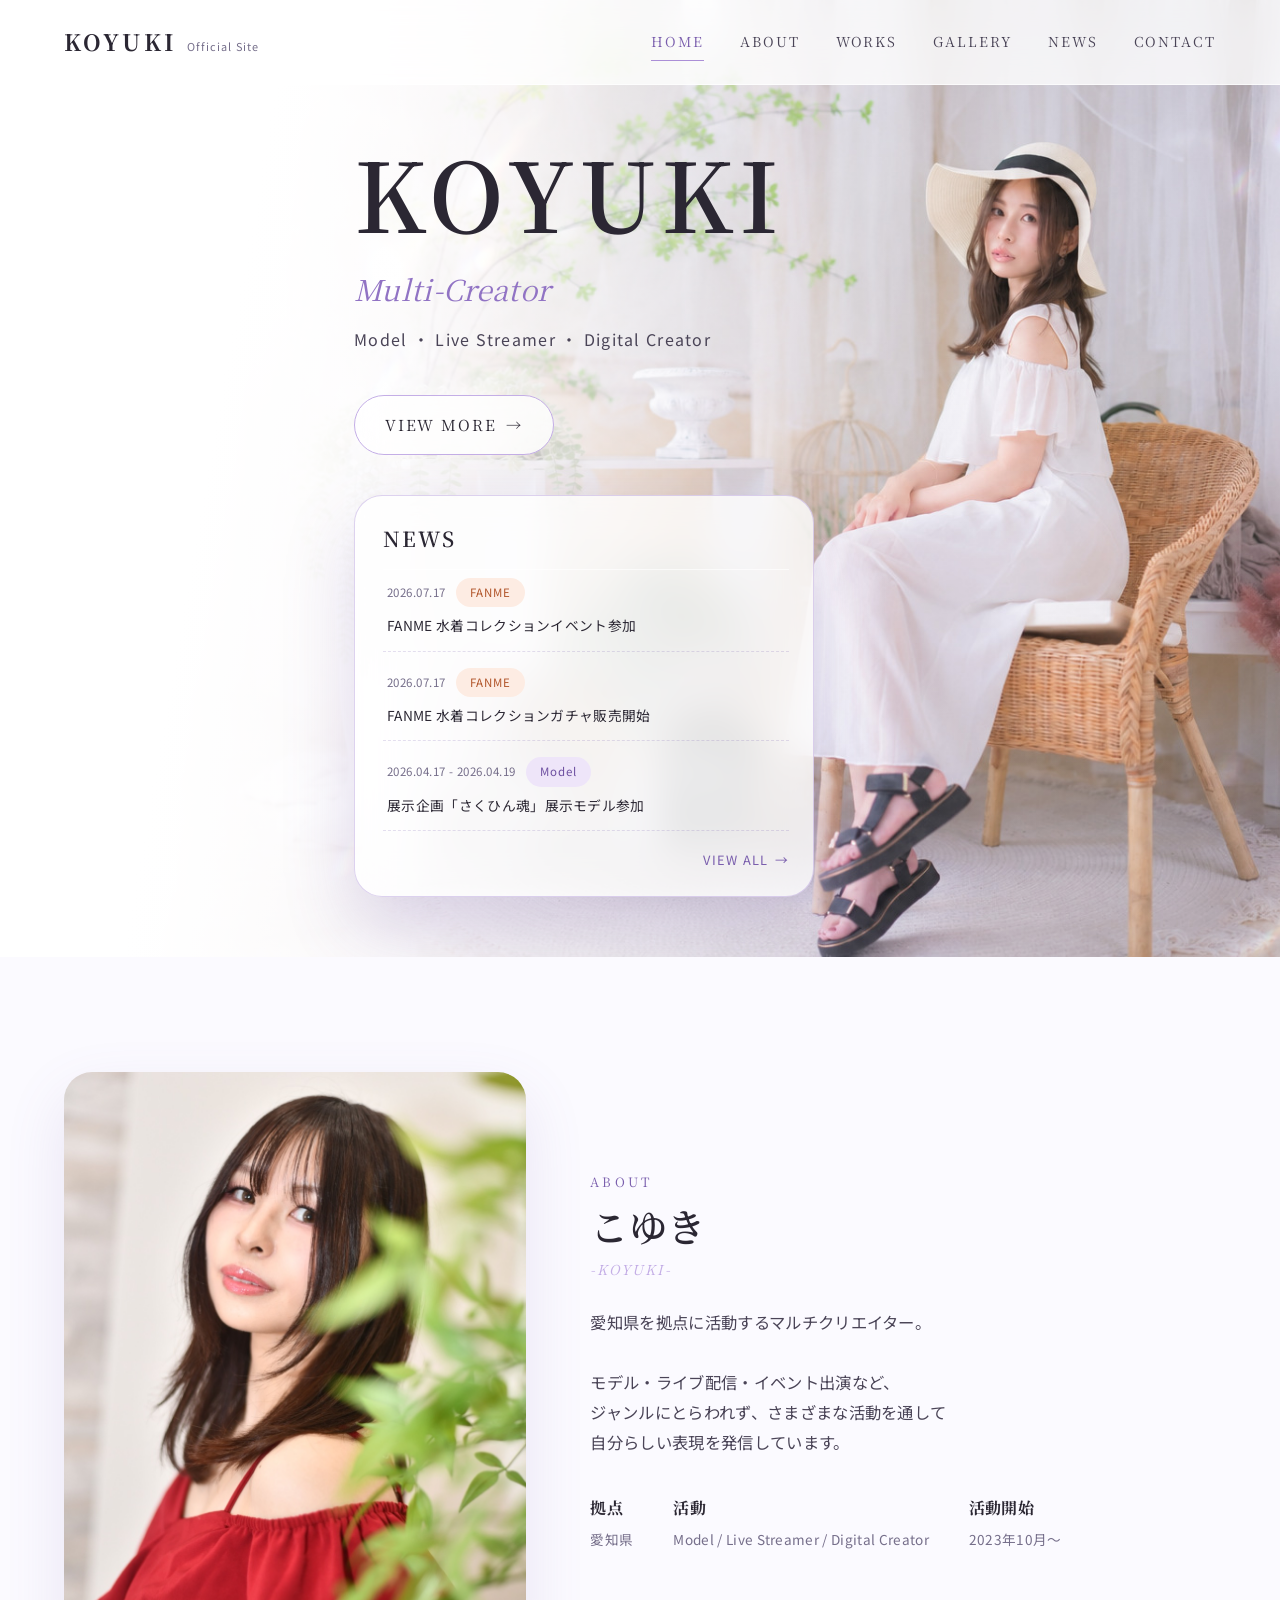
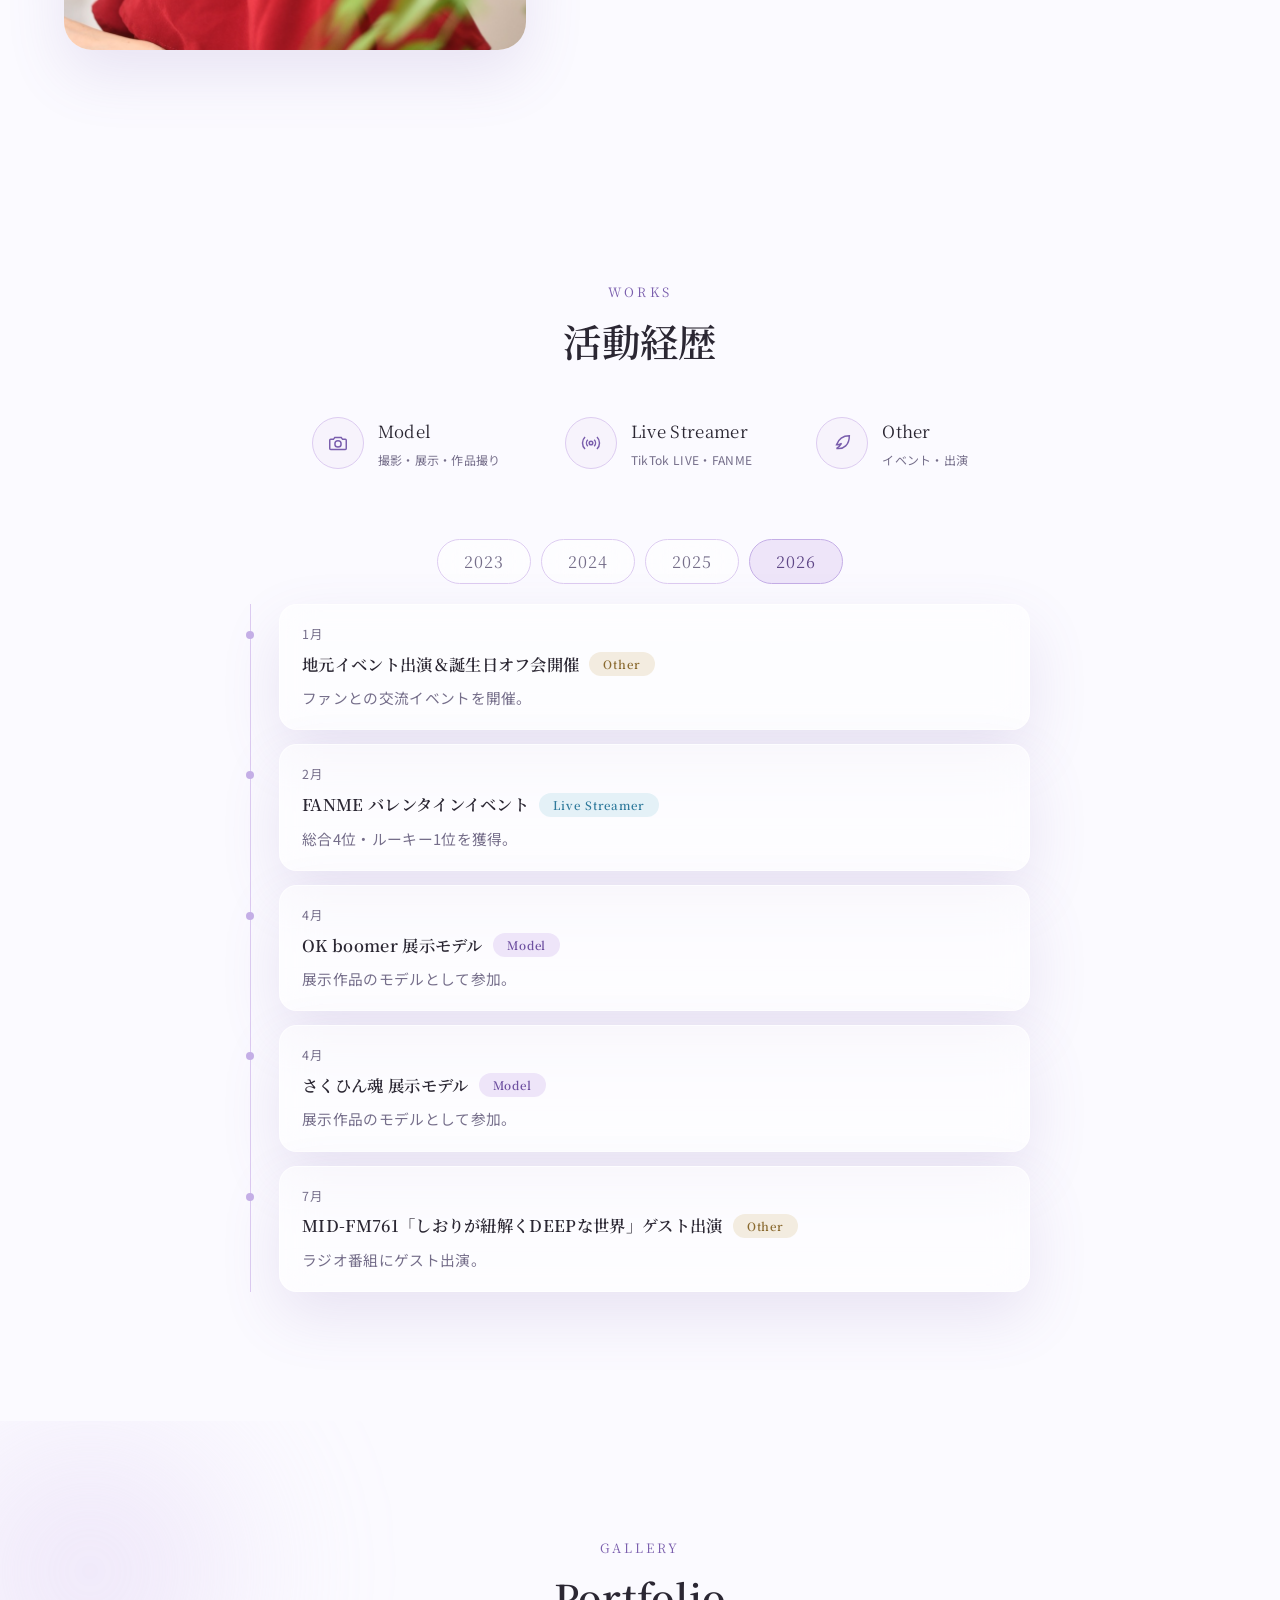
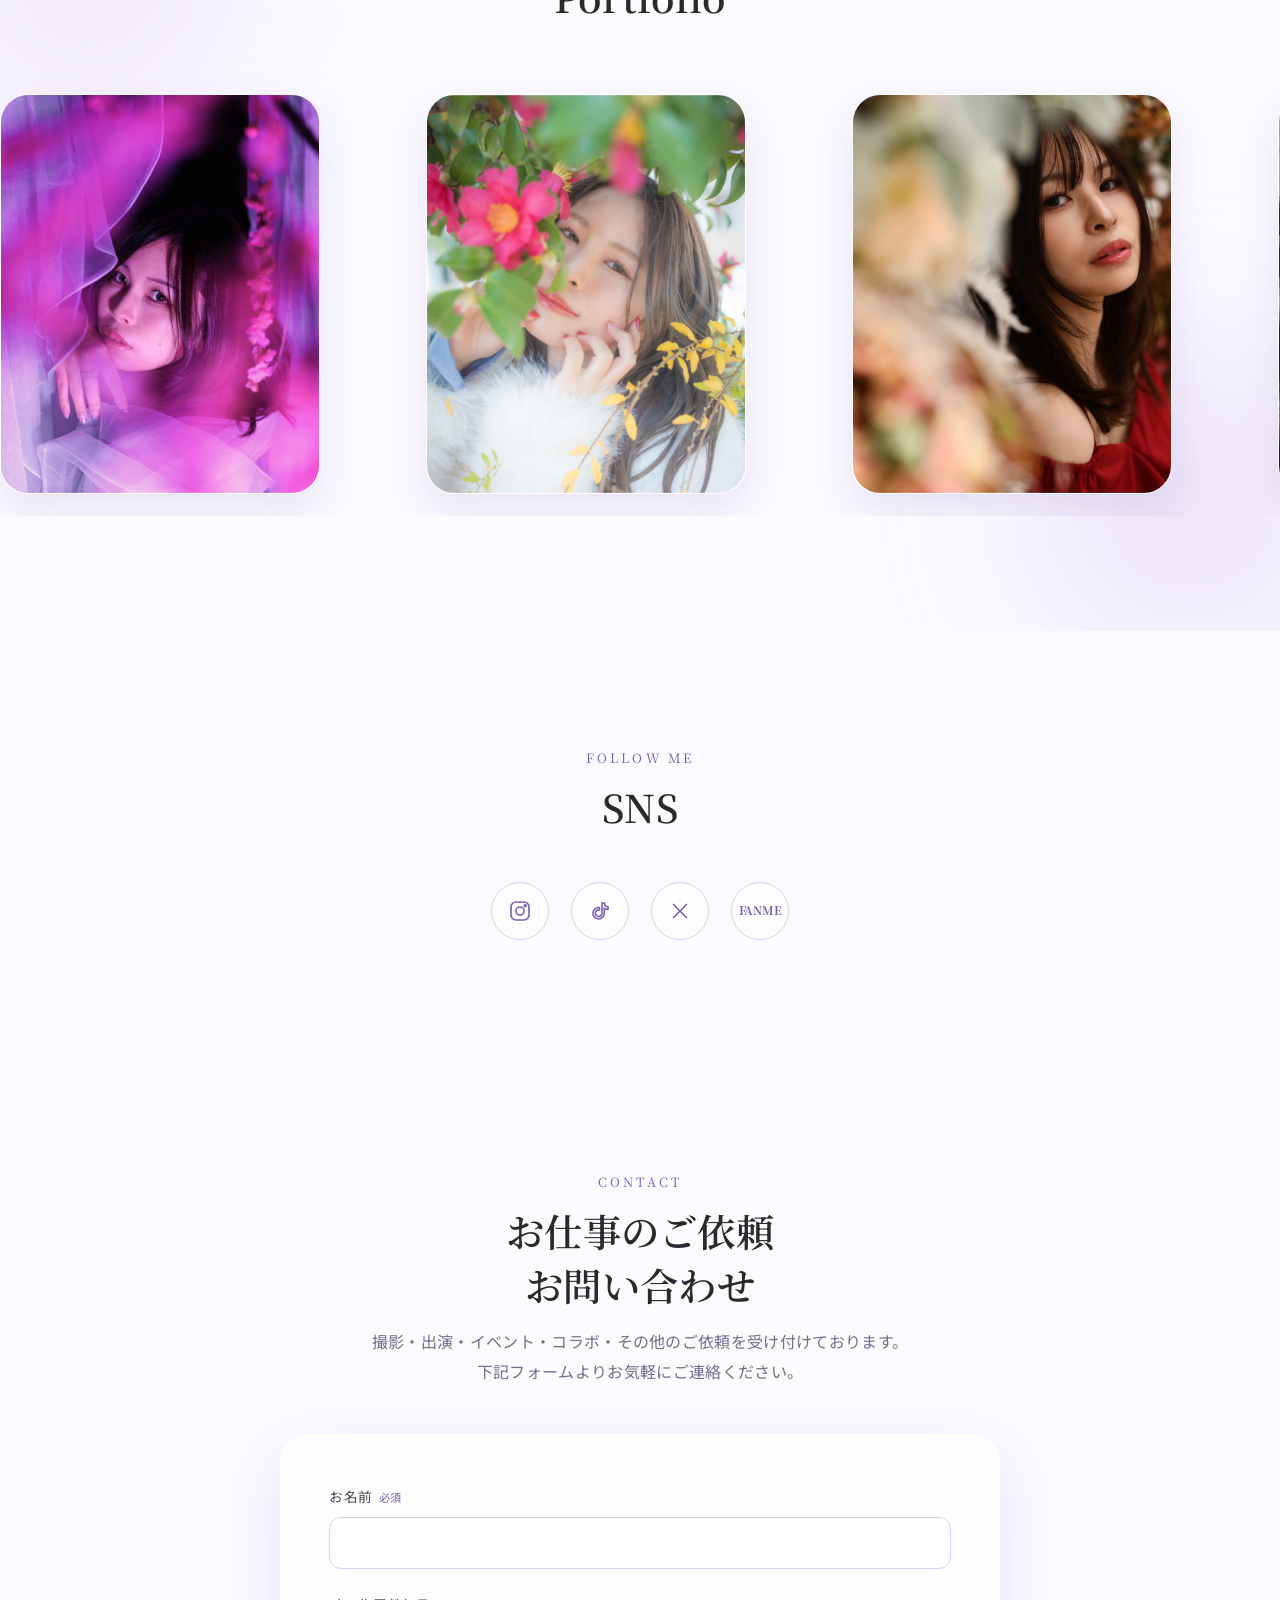
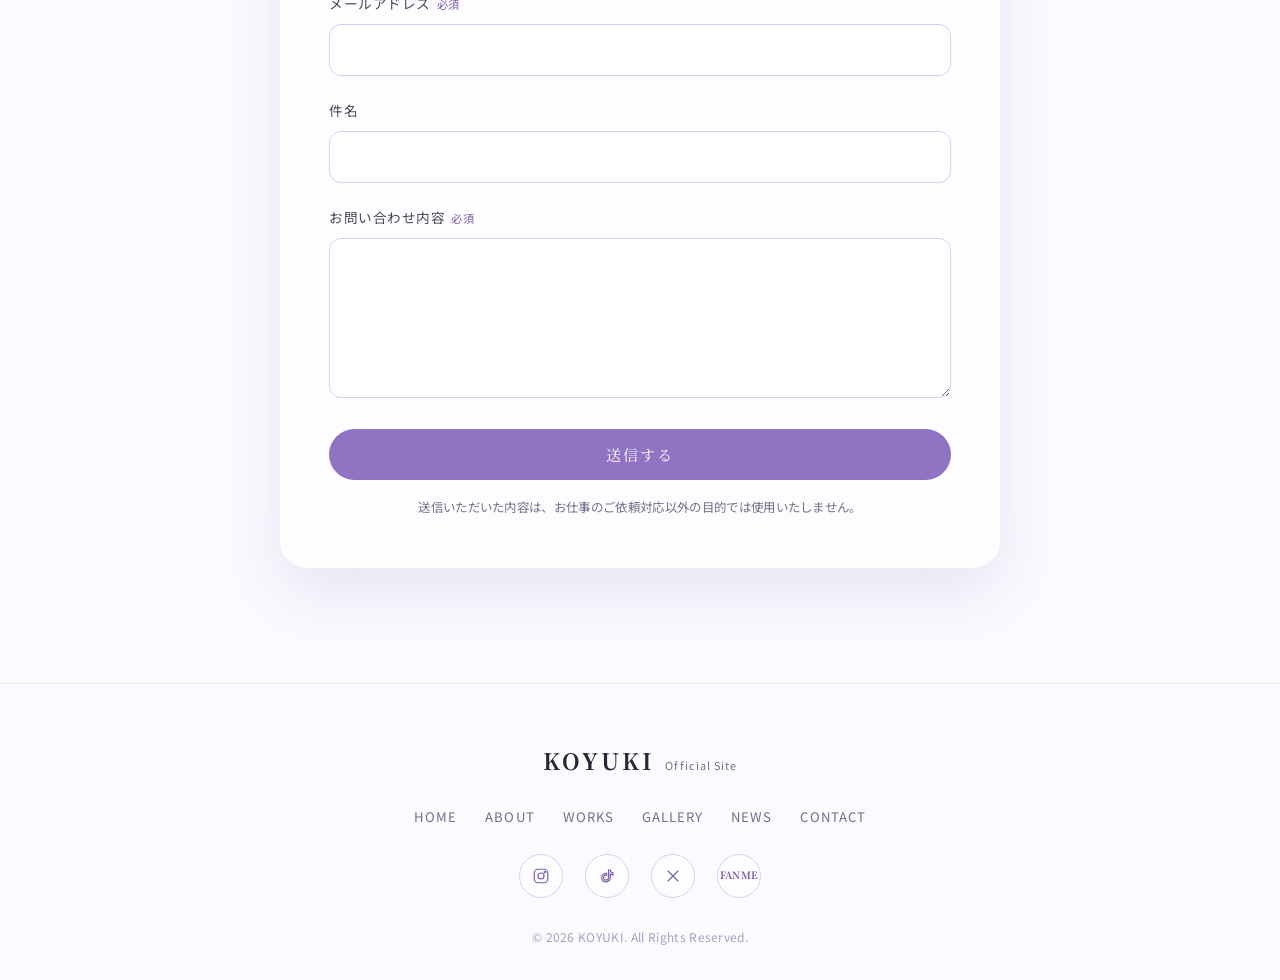
==== index.html @ 7243cace "Update Hero/Works/About/Gallery/SNS layout, favicon, and OGP settings Co-Authored-By: Claude Sonnet " ====
<!DOCTYPE html>
<html lang="ja">
<head>
<meta charset="UTF-8">
<meta name="viewport" content="width=device-width, initial-scale=1.0">
<title>KOYUKI Official Site</title>
<meta name="description" content="愛知県を拠点に活動するマルチクリエイター「こゆき」の公式サイト。モデル・ライブ配信・イベント出演など最新情報を掲載しています。">
<link rel="canonical" href="https://www.example.com/">

<!-- OGP（SNSでシェアされた際の表示設定。URLは本公開時にドメインを差し替えてください） -->
<meta property="og:type" content="website">
<meta property="og:site_name" content="KOYUKI Official Site">
<meta property="og:title" content="KOYUKI Official Site">
<meta property="og:description" content="愛知県を拠点に活動するマルチクリエイター「こゆき」の公式サイト。モデル・ライブ配信・イベント出演など最新情報を掲載しています。">
<meta property="og:url" content="https://www.example.com/">
<meta property="og:image" content="https://www.example.com/assets/ogp.jpg">
<meta property="og:locale" content="ja_JP">

<!-- X（Twitter）カード -->
<meta name="twitter:card" content="summary_large_image">
<meta name="twitter:title" content="KOYUKI Official Site">
<meta name="twitter:description" content="愛知県を拠点に活動するマルチクリエイター「こゆき」の公式サイト。モデル・ライブ配信・イベント出演など最新情報を掲載しています。">
<meta name="twitter:image" content="https://www.example.com/assets/ogp.jpg">

<link rel="icon" type="image/png" sizes="32x32" href="assets/favicon-32.png">
<link rel="icon" type="image/png" sizes="16x16" href="assets/favicon-16.png">
<link rel="apple-touch-icon" href="assets/apple-touch-icon.png">

<!-- Webフォント：Noto Serif JP（見出し）/ Noto Sans JP（本文）。Google Fonts CDN経由でwoff2配信、表示速度に配慮 -->
<link rel="preconnect" href="https://fonts.googleapis.com">
<link rel="preconnect" href="https://fonts.gstatic.com" crossorigin>
<link rel="stylesheet" href="https://fonts.googleapis.com/css2?family=Noto+Sans+JP:wght@400;500;700&family=Noto+Serif+JP:wght@500;600;700&display=swap">

<link rel="stylesheet" href="css/style.css">

<!-- 構造化データ（SEO：検索結果でのリッチ表示を補助） -->
<script type="application/ld+json">
{
  "@context": "https://schema.org",
  "@type": "Person",
  "name": "KOYUKI",
  "url": "https://www.example.com/",
  "jobTitle": "Multi-Creator（Model / Live Streamer / Digital Creator）",
  "address": { "@type": "PostalAddress", "addressRegion": "愛知県", "addressCountry": "JP" },
  "sameAs": [
    "https://www.instagram.com/",
    "https://www.tiktok.com/",
    "https://x.com/"
  ]
}
</script>
</head>
<body>
<a class="skip-link" href="#main">本文へスキップ</a>

<!-- ============ ヘッダー / ナビゲーション ============ -->
<header class="site-header" id="top">
  <div class="wrap">
    <a href="#top" class="logo">
      <span class="logo-main">KOYUKI</span>
      <span class="logo-sub">Official Site</span>
    </a>
    <nav class="main-nav" id="main-nav" aria-label="サイト内ナビゲーション">
      <a href="#top" class="active">HOME</a>
      <a href="#about">ABOUT</a>
      <a href="#works">WORKS</a>
      <a href="#gallery">GALLERY</a>
      <a href="news.html">NEWS</a>
      <a href="#contact">CONTACT</a>
    </nav>
    <button class="nav-toggle" id="nav-toggle" aria-label="メニューを開く" aria-expanded="false" aria-controls="main-nav">
      <span></span><span></span><span></span>
    </button>
  </div>
</header>

<main id="main">

  <!-- ============ 1. Hero ============ -->
  <section class="hero">
    <div class="hero-bg">
      <!-- Hero写真：白いワンピース・帽子で椅子に座っている写真に差し替え予定（トリミングのみ、顔・体型の加工不可） -->
      <img src="assets/images/hero/hero-main.jpg" alt="白いワンピースと帽子姿で椅子に座るKOYUKI" width="1000" height="1250" fetchpriority="high">
    </div>
    <div class="wrap hero-inner">
      <div class="hero-copy reveal in">
        <h1>KOYUKI</h1>
        <p class="role">Multi-Creator</p>
        <p class="roles-sub">Model ・ Live Streamer ・ Digital Creator</p>
        <a href="#about" class="btn">VIEW MORE <span class="btn-arrow" aria-hidden="true">→</span></a>
      </div>

      <aside class="glass hero-news-card reveal in" aria-label="最新ニュース">
        <h2>NEWS</h2>
        <!--
          運用メモ：
          ・記事を追加するときは .hero-news-list 内に <li> を1件（先頭に）追記するだけでOKです。
            表示領域の高さは固定で、件数が増えても内部だけ縦スクロールするため、Heroの高さは変わりません。
          ・news.html側の一覧と同じ内容・同じ並び順・同じリンク先（news/xxxx.html）にしてください。
        -->
        <ul class="hero-news-list" tabindex="0" role="list" aria-label="最新ニュース一覧（縦にスクロールできます）">
          <li>
            <a href="news/2026-07-fanme-swimwear-event.html">
              <span class="date">2026.07.17</span>
              <span class="tag tag-fanme">FANME</span>
              <span class="title">FANME 水着コレクションイベント参加</span>
            </a>
          </li>
          <li>
            <a href="news/2026-07-fanme-swimwear-gacha.html">
              <span class="date">2026.07.17</span>
              <span class="tag tag-fanme">FANME</span>
              <span class="title">FANME 水着コレクションガチャ販売開始</span>
            </a>
          </li>
          <li>
            <a href="news/2026-04-sakuhin-damashii.html">
              <span class="date">2026.04.17 - 2026.04.19</span>
              <span class="tag tag-model">Model</span>
              <span class="title">展示企画「さくひん魂」展示モデル参加</span>
            </a>
          </li>
          <li>
            <a href="news/2026-04-ok-boomer.html">
              <span class="date">2026.04.06 - 2026.04.12</span>
              <span class="tag tag-model">Model</span>
              <span class="title">展示企画「OK boomer」展示モデル参加</span>
            </a>
          </li>
          <li>
            <a href="news/2026-03-fanme-media-interview.html">
              <span class="date">2026.03.18</span>
              <span class="tag tag-fanme">FANME</span>
              <span class="title">FANME MEDIA にてインタビュー記事公開</span>
            </a>
          </li>
        </ul>
        <a href="news.html" class="view-all">VIEW ALL <span aria-hidden="true">→</span></a>
      </aside>
    </div>
  </section>

  <!-- ============ 2. About ============ -->
  <section class="section" id="about">
    <div class="wrap about-grid reveal">
      <div class="about-photo">
        <!-- Aboutの写真は後日差し替え予定 -->
        <img src="assets/images/about/about-photo.jpg" alt="赤いドレスで竹林を背景にほほえむKOYUKIのポートレート" width="933" height="1400" loading="lazy">
      </div>
      <div class="about-body">
        <span class="eyebrow">ABOUT</span>
        <h2 class="section-title">こゆき</h2> 
        <span class="section-subtitle-en">-KOYUKI-</span>

        <!--
          運用メモ：ここは文章を差し替えやすいよう、pタグ1つ・pre-lineで
          改行をそのまま反映する構造にしています。文章を直接書き換えるだけでOKです。
        -->
        <p class="lead">愛知県を拠点に活動するマルチクリエイター。

モデル・ライブ配信・イベント出演など、
ジャンルにとらわれず、さまざまな活動を通して
自分らしい表現を発信しています。</p>

        <div class="about-meta">
          <div><strong>拠点</strong>愛知県</div>
          <div><strong>活動</strong>Model / Live Streamer / Digital Creator</div>
          <div><strong>活動開始</strong>2023年10月〜</div>
        </div>
      </div>
    </div>
  </section>

  <!-- ============ 3. Works（活動経歴） ============ -->
  <section class="section" id="works">
    <div class="wrap">
      <div class="section-head center reveal">
        <span class="eyebrow">WORKS</span>
        <h2 class="section-title">活動経歴</h2>
      </div>

      <div class="works-categories reveal">
        <div class="works-category">
          <span class="icon" aria-hidden="true">
            <svg viewBox="0 0 24 24" fill="none" stroke="currentColor" stroke-width="1.6"><path d="M4 8h3l1.5-2h7L17 8h3a1 1 0 0 1 1 1v9a1 1 0 0 1-1 1H4a1 1 0 0 1-1-1V9a1 1 0 0 1 1-1Z"/><circle cx="12" cy="13" r="3.4"/></svg>
          </span>
          <span class="label">Model<span>撮影・展示・作品撮り</span></span>
        </div>
        <div class="works-category">
          <span class="icon" aria-hidden="true">
            <svg viewBox="0 0 24 24" fill="none" stroke="currentColor" stroke-width="1.6"><path d="M8.5 8.5a5 5 0 0 0 0 7M15.5 8.5a5 5 0 0 1 0 7M5.5 5.5a9 9 0 0 0 0 13M18.5 5.5a9 9 0 0 1 0 13"/><circle cx="12" cy="12" r="2"/></svg>
          </span>
          <span class="label">Live Streamer<span>TikTok LIVE・FANME</span></span>
        </div>
        <div class="works-category">
          <span class="icon" aria-hidden="true">
            <svg viewBox="0 0 24 24" fill="none" stroke="currentColor" stroke-width="1.6"><path d="M20 4c-7 0-12 4-14 10 2 0 4-.5 5.5-1.5C10 15 8.5 17 6 18c8 1 14-4 14-14Z"/></svg>
          </span>
          <span class="label">Other<span>イベント・出演</span></span>
        </div>
      </div>

      <!--
        運用メモ：
        ・経歴を追加するときは、対象の年の .year-panel 内に .timeline-item をコピーして
          日付・タイトル・説明・タグ(class="tag tag-model/tag-live/tag-other")を書き換えるだけでOKです。
        ・新しい年が増えたら、年タブ(.year-tab)と対応する .year-panel をセットで追加してください
          （タブのaria-controls/パネルのidを同じ年で対応させること）。
        ・表示・切り替え（年タブの選択状態・フェード切り替え）は js/works-tabs.js が担当します。
      -->
      <div class="year-tabs-wrap reveal">
        <div class="year-tabs" role="tablist" aria-label="活動経歴の年を選択">
          <button type="button" class="year-tab" role="tab" id="year-tab-2023" aria-controls="year-panel-2023" aria-selected="false" tabindex="-1">2023</button>
          <button type="button" class="year-tab" role="tab" id="year-tab-2024" aria-controls="year-panel-2024" aria-selected="false" tabindex="-1">2024</button>
          <button type="button" class="year-tab" role="tab" id="year-tab-2025" aria-controls="year-panel-2025" aria-selected="false" tabindex="-1">2025</button>
          <button type="button" class="year-tab" role="tab" id="year-tab-2026" aria-controls="year-panel-2026" aria-selected="true" tabindex="0">2026</button>
        </div>
      </div>

      <div class="year-panels reveal">
        <ol class="year-panel timeline" id="year-panel-2023" role="tabpanel" aria-labelledby="year-tab-2023" tabindex="0" hidden>
          <li class="timeline-item glass">
            <p class="when">10月</p>
            <h3>モデル活動開始 <span class="tag tag-model">Model</span></h3>
            <p>被写体モデルとして活動をスタート。</p>
          </li>
        </ol>

        <ol class="year-panel timeline" id="year-panel-2024" role="tabpanel" aria-labelledby="year-tab-2024" tabindex="0" hidden>
          <li class="timeline-item glass">
            <p class="when">2月</p>
            <h3>TikTok LIVE 配信開始 <span class="tag tag-live">Live Streamer</span></h3>
            <p>ライブ配信活動をスタート。</p>
          </li>
          <li class="timeline-item glass">
            <p class="when">4月</p>
            <h3>COLORS Jr. 展示モデル <span class="tag tag-model">Model</span></h3>
            <p>展示作品のモデルとして参加。</p>
          </li>
          <li class="timeline-item glass">
            <p class="when">10月</p>
            <h3>REAL PORTRAIT 展示モデル <span class="tag tag-model">Model</span></h3>
            <p>REAL PORTRAIT展示作品のモデルとして参加。</p>
          </li>
          <li class="timeline-item glass">
            <p class="when">10月</p>
            <h3>TikTok Live 事務所ランキング5位 <span class="tag tag-live">Live Streamer</span></h3>
            <p>所属事務所内のランキングで5位を獲得。</p>
          </li>
          <li class="timeline-item glass">
            <p class="when">11月</p>
            <h3>TikTok Live 事務所ランキング1位 <span class="tag tag-live">Live Streamer</span></h3>
            <p>所属事務所内のランキングで1位を獲得。</p>
          </li>
        </ol>

        <ol class="year-panel timeline" id="year-panel-2025" role="tabpanel" aria-labelledby="year-tab-2025" tabindex="0" hidden>
          <li class="timeline-item glass">
            <p class="when">1月</p>
            <h3>TikTok Live日間ランキング75位 <span class="tag tag-live">Live Streamer</span></h3>
            <p>TikTok LIVEの日間ランキングに75位にランクイン。</p>
          </li>
          <li class="timeline-item glass">
            <p class="when">4月</p>
            <h3>TikTok Live 一致団結チャレンジ 総合4位 <span class="tag tag-live">Live Streamer</span></h3>
            <p>「一致団結チャレンジ」で総合4位を獲得。</p>
          </li>
          <li class="timeline-item glass">
            <p class="when">9月</p>
            <h3>REAL PORTRAIT 展示モデル <span class="tag tag-model">Model</span></h3>
            <p>REAL PORTRAIT展示作品のモデルとして参加。</p>
          </li>
        </ol>

        <ol class="year-panel timeline is-active" id="year-panel-2026" role="tabpanel" aria-labelledby="year-tab-2026" tabindex="0">
          <li class="timeline-item glass">
            <p class="when">1月</p>
            <h3>地元イベント出演＆誕生日オフ会開催 <span class="tag tag-other">Other</span></h3>
            <p>ファンとの交流イベントを開催。</p>
          </li>
          <li class="timeline-item glass">
            <p class="when">2月</p>
            <h3>FANME バレンタインイベント <span class="tag tag-live">Live Streamer</span></h3>
            <p>総合4位・ルーキー1位を獲得。</p>
          </li>
          <li class="timeline-item glass">
            <p class="when">4月</p>
            <h3>OK boomer 展示モデル <span class="tag tag-model">Model</span></h3>
            <p>展示作品のモデルとして参加。</p>
          </li>
          <li class="timeline-item glass">
            <p class="when">4月</p>
            <h3>さくひん魂 展示モデル <span class="tag tag-model">Model</span></h3>
            <p>展示作品のモデルとして参加。</p>
          </li>
          <li class="timeline-item glass">
            <p class="when">7月</p>
            <h3>MID-FM761「しおりが紐解くDEEPな世界」ゲスト出演 <span class="tag tag-other">Other</span></h3>
            <p>ラジオ番組にゲスト出演。</p>
          </li>
        </ol>
      </div>
    </div>
  </section>

  <!-- ============ 4. Gallery ============ -->
  <section class="section section-gallery" id="gallery">
    <div class="wrap">
      <div class="section-head center reveal">
        <span class="eyebrow">GALLERY</span>
        <h2 class="section-title">Portfolio</h2>
        
 
      </div>
    </div>

    <!--
      運用メモ：
      ・写真を追加/入れ替えるときは .gallery-item を1ブロック複製し、画像パス・alt文字列・data-fullを書き換えるだけでOKです。
      ・すべての写真は縦横比4:5・同じ幅と高さに統一表示されます（object-fit:coverで中央基準にトリミング）。
        個別にサイズを変える必要はありません。
      ・このセクションは自動でゆっくり横に流れる無限ループのカルーセルです。
        表示の複製・自動再生・ドラッグ操作は js/gallery.js が担当しているので、ここでは並べる写真の中身だけ気にすればOKです。
    -->
    <div class="gallery-viewport reveal" id="gallery-viewport">
      <div class="gallery-grid" id="gallery-grid">
        <figure class="gallery-item">
          <button type="button" data-full="assets/images/gallery/gallery-01.jpg" aria-label="ギャラリー写真1を拡大表示">
            <img src="assets/images/gallery/gallery-01.jpg" alt="紫色の照明とチュールカーテンの中で振り返るKOYUKI" width="1066" height="1600" loading="lazy">
          </button>
        </figure>
        <figure class="gallery-item">
          <button type="button" data-full="assets/images/gallery/gallery-02.jpg" aria-label="ギャラリー写真2を拡大表示">
            <img src="assets/images/gallery/gallery-02.jpg" alt="白いワンピースと帽子姿で寝そべるKOYUKI" width="1066" height="1600" loading="lazy">
          </button>
        </figure>
        <figure class="gallery-item">
          <button type="button" data-full="assets/images/gallery/gallery-03.jpg" aria-label="ギャラリー写真3を拡大表示">
            <img src="assets/images/gallery/gallery-03.jpg" alt="赤いドレスで竹林を背景にしたKOYUKI" width="1066" height="1600" loading="lazy">
          </button>
        </figure>
        <figure class="gallery-item">
          <button type="button" data-full="assets/images/gallery/gallery-04.jpg" aria-label="ギャラリー写真4を拡大表示">
            <img src="assets/images/gallery/gallery-04.jpg" alt="キャップとジャケットで街に立つKOYUKI" width="1066" height="1600" loading="lazy">
          </button>
        </figure>
        <figure class="gallery-item">
          <button type="button" data-full="assets/images/gallery/gallery-05.jpg" aria-label="ギャラリー写真5を拡大表示">
            <img src="assets/images/gallery/gallery-05.jpg" alt="ビーチでいちごのボールを持つKOYUKI" width="1062" height="1600" loading="lazy">
          </button>
        </figure>
        <figure class="gallery-item">
          <button type="button" data-full="assets/images/gallery/gallery-06.jpg" aria-label="ギャラリー写真6を拡大表示">
            <img src="assets/images/gallery/gallery-06.jpg" alt="黒いシアートップスでフェンスの前に立つKOYUKI" width="1066" height="1600" loading="lazy">
          </button>
        </figure>
        <figure class="gallery-item">
          <button type="button" data-full="assets/images/gallery/gallery-07.jpg" aria-label="ギャラリー写真7を拡大表示">
            <img src="assets/images/gallery/gallery-07.jpg" alt="ドライフラワーを手にしたKOYUKI" width="1066" height="1600" loading="lazy">
          </button>
        </figure>
        <figure class="gallery-item">
          <button type="button" data-full="assets/images/gallery/gallery-08.jpg" aria-label="ギャラリー写真8を拡大表示">
            <img src="assets/images/gallery/gallery-08.jpg" alt="ラジオ収録スタジオでヘッドホンをつけるKOYUKI" width="1600" height="1066" loading="lazy">
          </button>
        </figure>
        <figure class="gallery-item">
          <button type="button" data-full="assets/images/gallery/gallery-09.jpg" aria-label="ギャラリー写真9を拡大表示">
            <img src="assets/images/gallery/gallery-09.jpg" alt="イベント会場でチェキを構えるKOYUKI" width="1200" height="1600" loading="lazy">
          </button>
        </figure>
        <figure class="gallery-item">
          <button type="button" data-full="assets/images/gallery/gallery-10.jpg" aria-label="ギャラリー写真10を拡大表示">
            <img src="assets/images/gallery/gallery-10.jpg" alt="赤いドレスで竹林を背景にしたKOYUKI（別カット）" width="1066" height="1600" loading="lazy">
          </button>
        </figure>
      </div>
    </div>
  </section>

  <!-- ============ 6. SNS ============ -->
  <section class="section" id="sns">
    <div class="wrap">
      <div class="section-head center reveal">
        <span class="eyebrow">FOLLOW ME</span>
        <h2 class="section-title">SNS</h2>
      </div>
      <div class="sns-row reveal">
        <!-- 各リンクは実際のアカウントURLに差し替えてください -->
        <a class="sns-icon" href="https://www.instagram.com/yuki.k_m22?igsh=MTdvazQ3dnhlYTl1aw%3D%3D&utm_source=qr" target="_blank" rel="noopener noreferrer" aria-label="Instagram（別タブで開く）">
          <svg viewBox="0 0 24 24" fill="none" stroke="currentColor" stroke-width="1.6"><rect x="3" y="3" width="18" height="18" rx="5"/><circle cx="12" cy="12" r="4"/><circle cx="17.2" cy="6.8" r="1"/></svg>
        </a>
        <a class="sns-icon" href="https://www.tiktok.com/@koyuki_chi22?_r=1&_t=ZS-98GyPMw0ooH" target="_blank" rel="noopener noreferrer" aria-label="TikTok（別タブで開く）">
          <svg viewBox="0 0 24 24" fill="none" stroke="currentColor" stroke-width="1.6"><path d="M14 4v10.2a3.3 3.3 0 1 1-2.6-3.23V8.6a5.7 5.7 0 1 0 4.9 5.65V9.4a6.6 6.6 0 0 0 3.7 1.13V7.9A4 4 0 0 1 16.4 4Z"/></svg>
        </a>
        <a class="sns-icon" href="https://x.com/koyuki_chi22?s=11" target="_blank" rel="noopener noreferrer" aria-label="X（別タブで開く）">
          <svg viewBox="0 0 24 24" fill="none" stroke="currentColor" stroke-width="1.6"><path d="M5 5l14 14M19 5 5 19"/></svg>
        </a>
        <a class="sns-icon sns-icon-fanme" href="https://fanme.link/@yuki.k_m22" target="_blank" rel="noopener noreferrer" aria-label="FANME（別タブで開く）">
          <span>FANME</span>
        </a>
      </div>
    </div>
  </section>

  <!-- ============ 7. Contact ============ -->
  <section class="section" id="contact">
    <div class="wrap">
      <div class="section-head center reveal">
        <span class="eyebrow">CONTACT</span>
        <h2 class="section-title">お仕事のご依頼<br>お問い合わせ</h2>
        <p class="section-lead center">撮影・出演・イベント・コラボ・その他のご依頼を受け付けております。<br>下記フォームよりお気軽にご連絡ください。</p>
      </div>

      <!--
        運用メモ：このフォームはNetlify Formsで動作します（Netlifyへのデプロイ時に自動検出され、
        追加設定なしでそのまま利用できます）。送信内容の通知先メールアドレスは、Netlifyの管理画面
        （Site configuration → Forms → Form notifications）で設定してください。
      -->
      <form class="glass contact-card reveal" id="contact-form" name="contact" method="POST" data-netlify="true" netlify-honeypot="bot-field" action="thanks.html">
        <input type="hidden" name="form-name" value="contact">
        <div class="form-row">
          <label for="cf-name">お名前<span class="required">必須</span></label>
          <input type="text" id="cf-name" name="name" autocomplete="name" required>
        </div>
        <div class="form-row">
          <label for="cf-email">メールアドレス<span class="required">必須</span></label>
          <input type="email" id="cf-email" name="email" autocomplete="email" required>
        </div>
        <div class="form-row">
          <label for="cf-subject">件名</label>
          <input type="text" id="cf-subject" name="subject" autocomplete="off">
        </div>
        <div class="form-row">
          <label for="cf-message">お問い合わせ内容<span class="required">必須</span></label>
          <textarea id="cf-message" name="message" required></textarea>
        </div>

        <!-- スパム対策：ハニーポット（人間には見えないが、Botは自動入力してしまう欄）。
             name="bot-field" とform側のnetlify-honeypot="bot-field"の組み合わせで、Netlifyが自動的にスパム判定します -->
        <div class="form-row hp-field" aria-hidden="true">
          <label for="cf-bot-field">Webサイト（入力しないでください）</label>
          <input type="text" id="cf-bot-field" name="bot-field" tabindex="-1" autocomplete="off">
        </div>

        <button type="submit" class="btn btn-solid form-submit">送信する</button>
        <p class="form-note">送信いただいた内容は、お仕事のご依頼対応以外の目的では使用いたしません。</p>
      </form>
    </div>
  </section>

</main>

<!-- ============ 8. Footer ============ -->
<footer class="site-footer">
  <div class="wrap">
    <a href="#top" class="logo">
      <span class="logo-main">KOYUKI</span>
      <span class="logo-sub">Official Site</span>
    </a>
    <nav class="footer-nav" aria-label="フッターナビゲーション">
      <a href="#top">HOME</a>
      <a href="#about">ABOUT</a>
      <a href="#works">WORKS</a>
      <a href="#gallery">GALLERY</a>
      <a href="news.html">NEWS</a>
      <a href="#contact">CONTACT</a>
    </nav>
    <div class="sns-row">
      <a class="sns-icon" href="https://www.instagram.com/yuki.k_m22?igsh=MTdvazQ3dnhlYTl1aw%3D%3D&utm_source=qr" target="_blank" rel="noopener noreferrer" aria-label="Instagram（別タブで開く）">
        <svg viewBox="0 0 24 24" fill="none" stroke="currentColor" stroke-width="1.6"><rect x="3" y="3" width="18" height="18" rx="5"/><circle cx="12" cy="12" r="4"/><circle cx="17.2" cy="6.8" r="1"/></svg>
      </a>
      <a class="sns-icon" href="https://www.tiktok.com/@koyuki_chi22?_r=1&_t=ZS-98GyPMw0ooH" target="_blank" rel="noopener noreferrer" aria-label="TikTok（別タブで開く）">
        <svg viewBox="0 0 24 24" fill="none" stroke="currentColor" stroke-width="1.6"><path d="M14 4v10.2a3.3 3.3 0 1 1-2.6-3.23V8.6a5.7 5.7 0 1 0 4.9 5.65V9.4a6.6 6.6 0 0 0 3.7 1.13V7.9A4 4 0 0 1 16.4 4Z"/></svg>
      </a>
      <a class="sns-icon" href="https://x.com/koyuki_chi22?s=11" target="_blank" rel="noopener noreferrer" aria-label="X（別タブで開く）">
        <svg viewBox="0 0 24 24" fill="none" stroke="currentColor" stroke-width="1.6"><path d="M5 5l14 14M19 5 5 19"/></svg>
      </a>
      <a class="sns-icon" href="https://fanme.link/@yuki.k_m22" target="_blank" rel="noopener noreferrer" aria-label="FANME（別タブで開く）">
        <span style="font-family:var(--font-serif); font-weight:700; font-size:.62rem;">FANME</span>
      </a>
    </div>
    <p class="copyright">© 2026 KOYUKI. All Rights Reserved.</p>
  </div>
</footer>

<button class="back-to-top glass" id="back-to-top" aria-label="ページの先頭へ戻る">
  <svg viewBox="0 0 24 24" fill="none" stroke="currentColor" stroke-width="2"><path d="M12 19V5M5 12l7-7 7 7"/></svg>
</button>

<!-- ライトボックス（ギャラリー画像の拡大表示） -->
<div class="lightbox" id="lightbox" role="dialog" aria-modal="true" aria-label="写真拡大表示">
  <button class="lightbox-close" id="lightbox-close" aria-label="閉じる">
    <svg viewBox="0 0 24 24" width="20" height="20" fill="none" stroke="currentColor" stroke-width="2"><path d="M6 6l12 12M18 6 6 18"/></svg>
  </button>
  <button class="lightbox-prev" id="lightbox-prev" aria-label="前の写真">
    <svg viewBox="0 0 24 24" width="20" height="20" fill="none" stroke="currentColor" stroke-width="2"><path d="M15 6l-6 6 6 6"/></svg>
  </button>
  <img id="lightbox-img" src="" alt="">
  <button class="lightbox-next" id="lightbox-next" aria-label="次の写真">
    <svg viewBox="0 0 24 24" width="20" height="20" fill="none" stroke="currentColor" stroke-width="2"><path d="M9 6l6 6-6 6"/></svg>
  </button>
</div>

<script src="js/main.js"></script>
<script src="js/works-tabs.js"></script>
<script src="js/gallery.js"></script>
</body>
</html>
---- css/style.css ----
/* ============================================================
   KOYUKI Official Site - stylesheet
   構成: 1) 変数(デザイントークン) 2) ベース 3) ユーティリティ
        4) ヘッダー/ナビ 5) Hero 6) About 7) Works
        8) Gallery 9) News 10) SNS 11) Contact 12) Footer
        13) レスポンシブ(タブレット/スマホ)
   配色や余白を変えたいときは、まず「1) 変数」だけ触れば
   サイト全体に反映されます。
   ============================================================ */

/* 1) 変数（デザイントークン） ------------------------------- */
:root {
  /* ベースカラー */
  --color-white: #ffffff;
  --color-bg: #fbfaff;

  /* アクセント：ラベンダー */
  --lavender-50:  #f7f3fc;
  --lavender-100: #eee5f9;
  --lavender-200: #ddccf1;
  --lavender-300: #c4aee6;
  --lavender-400: #ab8fd7;
  --lavender-500: #9173c4;
  --lavender-600: #7a5ead;
  --lavender-700: #5f4787;

  /* テキストカラー */
  --ink-900: #2b2733;
  --ink-700: #4a4457;
  --ink-500: #756e8a;
  --ink-300: #a79fc0;

  /* ガラス（Glassmorphism） */
  --glass-bg: rgba(255, 255, 255, 0.55);
  --glass-bg-strong: rgba(255, 255, 255, 0.78);
  --glass-border: rgba(255, 255, 255, 0.65);
  --glass-blur: blur(18px);

  /* 影・角丸 */
  --shadow-soft: 0 24px 60px rgba(122, 94, 173, 0.14);
  --shadow-card: 0 10px 28px rgba(90, 70, 130, 0.10);
  --radius-lg: 28px;
  --radius-md: 18px;
  --radius-sm: 12px;
  --radius-pill: 999px;

  /* タイポグラフィ */
  --font-serif: "Noto Serif JP", "Yu Mincho", serif;
  --font-sans: "Noto Sans JP", "Hiragino Sans", sans-serif;

  /* レイアウト */
  --container: 1200px;
  --section-y: clamp(64px, 9vw, 128px);
  --ease: cubic-bezier(0.22, 0.61, 0.36, 1);
  --dur: 0.6s;
}

/* タグ（カテゴリ）カラー：ここを編集するとNEWS/WORKSのバッジ色が変わります */
.tag-model      { --tag-bg: #eee5f9; --tag-fg: #6d4fa0; }
.tag-live       { --tag-bg: #e4f1f7; --tag-fg: #2f7a9c; }
.tag-other      { --tag-bg: #f3ece0; --tag-fg: #8a6a2f; }
.tag-info       { --tag-bg: #ece5f7; --tag-fg: #6b5f8a; }
.tag-event      { --tag-bg: #f7e6ee; --tag-fg: #9c3f6c; }
.tag-media      { --tag-bg: #e3f0e8; --tag-fg: #3f7d5b; }
.tag-fanme      { --tag-bg: #fdece3; --tag-fg: #b1552a; }

/* 2) ベース -------------------------------------------------- */
* { box-sizing: border-box; }
html { scroll-behavior: smooth; }

@media (prefers-reduced-motion: reduce) {
  html { scroll-behavior: auto; }
  * { animation-duration: 0.001ms !important; transition-duration: 0.001ms !important; }
}

body {
  margin: 0;
  background: var(--color-bg);
  color: var(--ink-900);
  font-family: var(--font-sans);
  font-weight: 400;
  line-height: 1.85;
  letter-spacing: 0.02em;
  -webkit-font-smoothing: antialiased;
}

h1, h2, h3, h4 {
  font-family: var(--font-serif);
  color: var(--ink-900);
  line-height: 1.4;
  margin: 0;
  font-weight: 600;
}

p { margin: 0; }
img { max-width: 100%; display: block; }
a { color: inherit; text-decoration: none; }
button { font-family: inherit; cursor: pointer; }
ul, ol { list-style: none; margin: 0; padding: 0; }

/* キーボード操作時のフォーカスを明確に（アクセシビリティ） */
a:focus-visible,
button:focus-visible,
input:focus-visible,
textarea:focus-visible {
  outline: 3px solid var(--lavender-500);
  outline-offset: 2px;
  border-radius: 4px;
}

.skip-link {
  position: absolute;
  left: -9999px;
  top: 0;
  background: var(--lavender-600);
  color: #fff;
  padding: 12px 20px;
  z-index: 1000;
  border-radius: 0 0 8px 0;
}
.skip-link:focus {
  left: 0;
}

/* 3) ユーティリティ ------------------------------------------- */
/* 画面には表示せず、スクリーンリーダーにだけ伝える文言用 */
.visually-hidden {
  position: absolute;
  width: 1px;
  height: 1px;
  padding: 0;
  margin: -1px;
  overflow: hidden;
  clip: rect(0, 0, 0, 0);
  white-space: nowrap;
  border: 0;
}

.wrap {
  width: 100%;
  max-width: var(--container);
  margin: 0 auto;
  padding: 0 24px;
}

.section { padding: var(--section-y) 0; }

.eyebrow {
  display: block;
  font-family: var(--font-serif);
  letter-spacing: 0.24em;
  font-size: 0.8rem;
  color: var(--lavender-600);
  margin-bottom: 10px;
}

.section-head { margin-bottom: 48px; }
.section-head.center { text-align: center; }

.section-title {
  font-size: clamp(1.7rem, 3vw, 2.4rem);
}

.section-lead {
  margin-top: 16px;
  color: var(--ink-500);
  max-width: 620px;
}
.section-lead.center { margin-left: auto; margin-right: auto; }

/* ガラスカードの共通スタイル */
.glass {
  background: var(--glass-bg);
  backdrop-filter: var(--glass-blur);
  -webkit-backdrop-filter: var(--glass-blur);
  border: 1px solid var(--glass-border);
  border-radius: var(--radius-lg);
  box-shadow: var(--shadow-soft);
}

.btn {
  display: inline-flex;
  align-items: center;
  gap: 10px;
  padding: 15px 30px;
  border-radius: var(--radius-pill);
  font-family: var(--font-serif);
  font-size: 0.95rem;
  letter-spacing: 0.12em;
  border: 1px solid var(--lavender-300);
  background: var(--glass-bg-strong);
  backdrop-filter: var(--glass-blur);
  transition: transform var(--dur) var(--ease), box-shadow var(--dur) var(--ease), background var(--dur) var(--ease);
}
.btn:hover { transform: translateY(-2px); box-shadow: var(--shadow-card); background: #fff; }
.btn-arrow { transition: transform 0.3s var(--ease); }
.btn:hover .btn-arrow { transform: translateX(4px); }

.btn-solid {
  background: var(--lavender-500);
  color: #fff;
  border-color: var(--lavender-500);
}
.btn-solid:hover { background: var(--lavender-600); }

.tag {
  display: inline-block;
  padding: 4px 14px;
  font-size: 0.72rem;
  letter-spacing: 0.08em;
  border-radius: var(--radius-pill);
  background: var(--tag-bg, var(--lavender-100));
  color: var(--tag-fg, var(--lavender-600));
  white-space: nowrap;
}

/* スクロール表示アニメーション（main.jsでin付与） */
.reveal {
  opacity: 0;
  transform: translateY(24px);
  transition: opacity 0.8s var(--ease), transform 0.8s var(--ease);
}
.reveal.in { opacity: 1; transform: translateY(0); }

/* 4) ヘッダー / ナビ ------------------------------------------ */
.site-header {
  position: fixed;
  top: 0; left: 0; right: 0;
  z-index: 100;
  background: var(--glass-bg-strong);
  backdrop-filter: var(--glass-blur);
  -webkit-backdrop-filter: var(--glass-blur);
  border-bottom: 1px solid var(--glass-border);
  transition: box-shadow 0.3s var(--ease);
}

.site-header .wrap {
  display: flex;
  align-items: center;
  justify-content: space-between;
  height: 84px;
}

.logo {
  display: flex;
  align-items: baseline;
  gap: 10px;
  font-family: var(--font-serif);
}
.logo .logo-main {
  font-size: 1.4rem;
  letter-spacing: 0.14em;
  font-weight: 700;
  color: var(--ink-900);
}
.logo .logo-sub {
  font-size: 0.68rem;
  letter-spacing: 0.1em;
  color: var(--ink-500);
  font-family: var(--font-sans);
}

.main-nav {
  display: flex;
  align-items: center;
  gap: 36px;
}
.main-nav a {
  font-family: var(--font-serif);
  font-size: 0.86rem;
  letter-spacing: 0.14em;
  color: var(--ink-700);
  padding: 6px 0;
  border-bottom: 1px solid transparent;
  transition: color 0.3s var(--ease), border-color 0.3s var(--ease);
}
.main-nav a:hover,
.main-nav a.active { color: var(--lavender-600); border-color: var(--lavender-400); }

.nav-toggle {
  display: none;
  width: 46px;
  height: 46px;
  border-radius: 50%;
  border: 1px solid var(--glass-border);
  background: var(--lavender-100);
  align-items: center;
  justify-content: center;
  flex-direction: column;
  gap: 5px;
}
.nav-toggle span {
  display: block;
  width: 18px;
  height: 2px;
  background: var(--lavender-600);
  transition: transform 0.3s var(--ease), opacity 0.3s var(--ease);
}
.nav-toggle[aria-expanded="true"] span:nth-child(1) { transform: translateY(7px) rotate(45deg); }
.nav-toggle[aria-expanded="true"] span:nth-child(2) { opacity: 0; }
.nav-toggle[aria-expanded="true"] span:nth-child(3) { transform: translateY(-7px) rotate(-45deg); }

/* 5) Hero ------------------------------------------------------ */
.hero {
  position: relative;
  padding-top: 84px;
  min-height: 100svh;
  display: flex;
  align-items: center;
  overflow: hidden;
}

.hero-bg {
  position: absolute;
  inset: 0;
  z-index: -1;
}
.hero-bg img {
  width: 100%;
  height: 100%;
  object-fit: cover;
  object-position: 55% 18%;
}
.hero-bg::after {
  content: "";
  position: absolute;
  inset: 0;
  background: linear-gradient(100deg, #fff 20%, rgba(255,255,255,0.55) 45%, rgba(255,255,255,0.05) 70%);
}

/* テキストとNEWSカードは両方とも左側にまとめて縦に並べ、
   右側は写真（被写体）の邪魔をしないよう完全に空けています。
   これにより画面幅が変わっても被写体と要素が重なることがありません。 */
.hero-inner {
  display: flex;
  flex-direction: column;
  align-items: flex-start;
  padding-top: 60px;
  padding-bottom: 60px;
  width: 100%;
  max-width: 620px;
  min-width: 0; /* .heroがflexのため、内容量に押されて幅がはみ出すのを防ぐ */
}

.hero-copy .kicker {
  font-family: var(--font-serif);
  font-size: 0.95rem;
  color: var(--lavender-600);
  letter-spacing: 0.3em;
  margin-bottom: 18px;
}

.hero-copy h1 {
  font-size: clamp(3.2rem, 8vw, 6rem);
  letter-spacing: 0.06em;
  line-height: 1;
}

.hero-copy .role {
  margin-top: 22px;
  font-family: var(--font-serif);
  font-size: clamp(1.3rem, 2.4vw, 1.8rem);
  color: var(--lavender-500);
  font-style: italic;
}

.hero-copy .roles-sub {
  margin-top: 10px;
  font-size: 1rem;
  color: var(--ink-700);
  letter-spacing: 0.08em;
}

.hero-copy .btn { margin-top: 40px; }

/* テキストの下に並ぶNEWSカード（左寄せ） */
/* 写真が明るい/白っぽい場合でもカードの輪郭が沈まないよう、
   .glass より不透明度と縁取りを強めた専用スタイルにしています。
   記事が増えてもHeroの高さが変わらないよう、一覧は内部だけ縦スクロールにしています。 */
.hero-news-card {
  display: flex;
  flex-direction: column;
  width: 100%;
  max-width: 460px;
  margin-top: 40px;
  padding: 28px 24px 24px 28px;
  background: var(--glass-bg-strong);
  border: 1px solid rgba(171, 143, 215, 0.4);
  box-shadow: 0 30px 70px rgba(122, 94, 173, 0.22);
}
.hero-news-card h2 {
  font-size: 1.3rem;
  letter-spacing: 0.1em;
  padding-bottom: 16px;
  margin-bottom: 4px;
  border-bottom: 1px solid var(--glass-border);
}

/* 縦スクロールする記事一覧（表示領域の高さは固定） */
.hero-news-list {
  display: block;
  max-height: 258px;
  overflow-y: auto;
  overflow-x: hidden;
  /* スクロールバーは細く、サイトのラベンダーに馴染む色に */
  scrollbar-width: thin;
  scrollbar-color: var(--lavender-300) transparent;
}
.hero-news-list::-webkit-scrollbar { width: 5px; }
.hero-news-list::-webkit-scrollbar-track { background: transparent; }
.hero-news-list::-webkit-scrollbar-thumb { background: var(--lavender-300); border-radius: var(--radius-pill); }
.hero-news-list::-webkit-scrollbar-thumb:hover { background: var(--lavender-400); }
.hero-news-list:focus-visible { outline: 2px solid var(--lavender-400); outline-offset: 4px; }

.hero-news-list li {
  padding: 14px 4px;
  border-bottom: 1px dashed rgba(122, 94, 173, 0.2);
}
.hero-news-list li:first-child { padding-top: 2px; }
.hero-news-list li:last-child { border-bottom: none; }
.hero-news-list .date { font-size: 0.72rem; color: var(--ink-500); letter-spacing: 0.04em; }
.hero-news-list .tag { margin-left: 6px; }
.hero-news-list .title {
  display: -webkit-box;
  -webkit-line-clamp: 2;
  -webkit-box-orient: vertical;
  overflow: hidden;
  margin-top: 8px;
  font-size: 0.86rem;
  color: var(--ink-900);
  line-height: 1.55;
  transition: color 0.3s var(--ease);
}
.hero-news-list a:hover .title { color: var(--lavender-600); }

.hero-news-card .view-all {
  display: inline-flex;
  align-items: center;
  gap: 6px;
  align-self: flex-end;
  margin-top: 16px;
  font-size: 0.8rem;
  letter-spacing: 0.1em;
  color: var(--lavender-600);
}

/* 6) About ------------------------------------------------------ */
.about-grid {
  display: grid;
  grid-template-columns: 0.85fr 1.15fr;
  gap: 64px;
  align-items: center;
}

.about-photo {
  border-radius: var(--radius-lg);
  overflow: hidden;
  box-shadow: var(--shadow-soft);
  aspect-ratio: 4 / 5;
}
.about-photo img { width: 100%; height: 100%; object-fit: cover; }

.about-body .eyebrow { margin-bottom: 6px; }
/* 「こゆき」の直後に「-KOYUKI-」（.section-subtitle-en）が続く構成のため、
   見出し自体の余白は最小限にし（本文との間隔は下のsubtitle-enが担う）、
   タイトルとサブタイトルは近い間隔で表示されるようにする */
.about-body h2 { margin-bottom: 4px; }
/* 共通の .section-subtitle-en は変更せず、About限定でサブタイトルの見た目と
   本文(.lead)との余白だけを上書きする */
.about-body .section-subtitle-en {
  margin-top: 0;
  margin-bottom: 24px;
  color: var(--lavender-300);
}
.about-body .lead {
  font-size: 1.02rem;
  color: var(--ink-700);
  white-space: pre-line;
}

.about-meta {
  display: flex;
  gap: 40px;
  margin-top: 36px;
  flex-wrap: wrap;
}
.about-meta div { font-size: 0.85rem; color: var(--ink-500); }
.about-meta strong {
  display: block;
  font-family: var(--font-serif);
  font-size: 1rem;
  color: var(--ink-900);
  margin-bottom: 4px;
}

/* 7) Works ------------------------------------------------------- */
.works-categories {
  display: flex;
  justify-content: center;
  gap: 64px;
  margin-bottom: 64px;
  flex-wrap: wrap;
}
.works-category {
  display: flex;
  align-items: center;
  gap: 14px;
}
.works-category .icon {
  width: 52px;
  height: 52px;
  border-radius: 50%;
  border: 1px solid var(--lavender-200);
  background: var(--lavender-50);
  display: flex;
  align-items: center;
  justify-content: center;
  color: var(--lavender-600);
}
.works-category .icon svg { width: 22px; height: 22px; }
.works-category .label {
  font-family: var(--font-serif);
  font-size: 1.05rem;
}
.works-category .label span {
  display: block;
  font-family: var(--font-sans);
  font-size: 0.75rem;
  color: var(--ink-500);
  margin-top: 2px;
}

/* 年代タブ（活動経歴はこの年タブで切り替える） */
.year-tabs-wrap { display: flex; justify-content: center; }
.year-tabs {
  display: flex;
  gap: 10px;
  flex-wrap: nowrap;
  overflow-x: auto;
  max-width: 100%;
  padding: 4px 4px 12px;
  margin-bottom: 8px;
  scrollbar-width: none;
  -webkit-overflow-scrolling: touch;
}
.year-tabs::-webkit-scrollbar { display: none; }

.year-tab {
  flex: 0 0 auto;
  padding: 10px 26px;
  border-radius: var(--radius-pill);
  border: 1px solid var(--lavender-200);
  background: var(--glass-bg);
  backdrop-filter: var(--glass-blur);
  font-family: var(--font-serif);
  font-size: 1rem;
  letter-spacing: 0.06em;
  color: var(--ink-500);
  transition: background var(--dur) var(--ease), color var(--dur) var(--ease), border-color var(--dur) var(--ease);
}
.year-tab:hover { border-color: var(--lavender-400); color: var(--lavender-600); }
.year-tab[aria-selected="true"] {
  background: var(--lavender-100);
  border-color: var(--lavender-300);
  color: var(--lavender-700);
}
.year-tab:focus-visible {
  outline: 2px solid var(--lavender-400);
  outline-offset: 2px;
}

/* 年ごとの経歴パネル：選択中の1年分だけを表示し、フェードで切り替える */
.year-panels { position: relative; }
.year-panel[hidden] { display: none; }
.year-panel {
  opacity: 0;
  transition: opacity 0.22s var(--ease);
}
.year-panel.is-active { opacity: 1; }

/* 年表（タイムライン） */
.timeline {
  position: relative;
  max-width: 780px;
  margin: 0 auto;
  padding-left: 28px;
  border-left: 1px solid var(--lavender-200);
}

.timeline-item {
  position: relative;
  padding: 18px 22px;
  margin-bottom: 14px;
  border-radius: var(--radius-md);
}
.timeline-item::before {
  content: "";
  position: absolute;
  left: -34px;
  top: 26px;
  width: 8px;
  height: 8px;
  border-radius: 50%;
  background: var(--lavender-300);
}
.timeline-item .when {
  font-size: 0.78rem;
  color: var(--ink-500);
  letter-spacing: 0.06em;
}
.timeline-item h3 {
  font-size: 1.02rem;
  margin: 6px 0 8px;
  display: flex;
  align-items: center;
  gap: 10px;
  flex-wrap: wrap;
}
.timeline-item p { color: var(--ink-500); font-size: 0.92rem; }

/* 8) Gallery ------------------------------------------------------ */
/* 雑誌のように大小が混ざる横スクロール型のカルーセル。
   写真ごとに縦長/正方形/横長の枠を割り当て、object-fit: cover で
   きれいにトリミングしながらリズムのある並びを作ります。
   自動再生・無限ループ・ドラッグ操作は js/gallery.js が担当します。 */
#gallery {
  position: relative;
  overflow: hidden;
  --gallery-card-h: 400px;
  --gallery-gap: 26px;
}

/* 背景の淡いラベンダーのぼかし（装飾のみ・クリック等には影響しません） */
#gallery::before,
#gallery::after {
  content: "";
  position: absolute;
  z-index: 0;
  border-radius: 50%;
  filter: blur(70px);
  pointer-events: none;
}
#gallery::before {
  width: 420px;
  height: 420px;
  top: -60px;
  left: -120px;
  background: radial-gradient(circle, var(--lavender-200) 0%, transparent 70%);
  opacity: 0.55;
}
#gallery::after {
  width: 460px;
  height: 460px;
  bottom: -100px;
  right: -140px;
  background: radial-gradient(circle, var(--lavender-300) 0%, transparent 70%);
  opacity: 0.4;
}
#gallery .wrap { position: relative; z-index: 1; }

.section-subtitle-en {
  display: block;
  margin-top: 4px;
  font-family: var(--font-serif);
  font-style: italic;
  font-size: 0.86rem;
  letter-spacing: 0.14em;
  color: var(--ink-300);
}

/* 横スクロールの器。.wrapと左端を揃えつつ、右側は画面外へ流れ出させることで
   「次の写真が少し見える」状態を作ります（右側に余分な余白は付けません）。 */
.gallery-viewport {
  position: relative;
  z-index: 1;
  width: 100%;
  overflow-x: auto;
  overflow-y: hidden;
  -webkit-overflow-scrolling: touch;
  scroll-snap-type: x proximity;
  overscroll-behavior-x: contain;
  cursor: grab;
  padding: 6px max(24px, calc((100vw - var(--container)) / 2 + 24px)) 6px
           max(24px, calc((100vw - var(--container)) / 2 + 24px));
  scrollbar-width: none;
  /* スクロール中に写真が毎フレーム再ラスタライズされてブレて見えるのを防ぐ
     （スクロールが起きることを先にブラウザへ伝えておき、専用レイヤーを用意させる） */
  will-change: scroll-position;
}
.gallery-viewport::-webkit-scrollbar { display: none; }
.gallery-viewport.is-dragging {
  cursor: grabbing;
  scroll-snap-type: none;
  scroll-behavior: auto;
}

.gallery-grid {
  display: flex;
  align-items: center;
  gap: var(--gallery-gap);
  width: max-content;
}

.gallery-item {
  position: relative;
  flex: 0 0 auto;
  height: var(--gallery-card-h);
  aspect-ratio: 4 / 5;
  border-radius: var(--radius-lg);
  overflow: hidden;
  background: var(--glass-bg);
  border: 1px solid rgba(255, 255, 255, 0.6);
  box-shadow: 0 18px 40px rgba(122, 94, 173, 0.14);
  scroll-snap-align: start;
  transition: transform 0.5s var(--ease), box-shadow 0.5s var(--ease);
}

.gallery-item:hover {
  transform: translateY(-4px);
  box-shadow: 0 26px 55px rgba(122, 94, 173, 0.22);
  z-index: 2;
}
.gallery-item button {
  display: block;
  width: 100%;
  height: 100%;
  border: 0;
  background: transparent;
  padding: 0;
  cursor: zoom-in;
}
.gallery-item img {
  width: 100%;
  height: 100%;
  object-fit: cover;
  object-position: center;
  display: block;
  -webkit-user-drag: none;
  user-select: none;
  /* 角丸クリップ＋横スクロールの組み合わせで、スクロール中に画像がブレて
     見えることがあるため、画像を独立したGPUレイヤーに昇格させて滑らかにする */
  transform: translateZ(0);
  backface-visibility: hidden;
}
/* ドラッグ中はテキスト選択やゴースト画像を防ぐ */
.gallery-viewport.is-dragging .gallery-item img { pointer-events: none; }

/* Lightbox */
.lightbox {
  position: fixed;
  inset: 0;
  z-index: 300;
  display: none;
  align-items: center;
  justify-content: center;
  background: rgba(30, 24, 40, 0.82);
  backdrop-filter: blur(6px);
  padding: 24px;
}
.lightbox.open { display: flex; }
.lightbox img {
  max-width: min(90vw, 900px);
  max-height: 86vh;
  border-radius: var(--radius-md);
  box-shadow: 0 30px 80px rgba(0,0,0,0.4);
}
.lightbox-close,
.lightbox-prev,
.lightbox-next {
  position: absolute;
  width: 48px;
  height: 48px;
  border-radius: 50%;
  background: rgba(255,255,255,0.9);
  border: 0;
  display: flex;
  align-items: center;
  justify-content: center;
  color: var(--ink-900);
}
.lightbox-close { top: 24px; right: 24px; }
.lightbox-prev { left: 24px; top: 50%; transform: translateY(-50%); }
.lightbox-next { right: 24px; top: 50%; transform: translateY(-50%); }
.lightbox-close:hover,
.lightbox-prev:hover,
.lightbox-next:hover { background: #fff; }

/* 9) News（一覧ページ） --------------------------------------- */

/* カテゴリ絞り込みタブ */
.news-filter {
  display: flex;
  flex-wrap: wrap;
  justify-content: center;
  gap: 10px;
  margin-bottom: 40px;
}
.news-filter-btn {
  padding: 9px 22px;
  border-radius: var(--radius-pill);
  border: 1px solid var(--lavender-200);
  background: var(--glass-bg);
  backdrop-filter: var(--glass-blur);
  font-family: var(--font-serif);
  font-size: 0.82rem;
  letter-spacing: 0.08em;
  color: var(--ink-700);
  transition: background var(--dur) var(--ease), color var(--dur) var(--ease), border-color var(--dur) var(--ease);
}
.news-filter-btn:hover { border-color: var(--lavender-400); color: var(--lavender-600); }
.news-filter-btn[aria-pressed="true"] {
  background: var(--lavender-500);
  border-color: var(--lavender-500);
  color: #fff;
}

/* 画像を持たない、テキストのみのシンプルな一覧行 */
.news-index-list { display: flex; flex-direction: column; gap: 18px; }
.news-index-item {
  display: grid;
  grid-template-columns: 170px 1fr auto;
  align-items: center;
  gap: 20px 28px;
  padding: 30px 34px;
  transition: background var(--dur) var(--ease), border-color var(--dur) var(--ease), box-shadow var(--dur) var(--ease);
}
.news-index-item.is-hidden { display: none; }
.news-index-item .date {
  font-family: var(--font-serif);
  font-size: 0.85rem;
  letter-spacing: 0.05em;
  color: var(--ink-500);
}
.news-index-item h2 {
  font-size: 1.08rem;
  margin: 0;
  transition: color var(--dur) var(--ease);
}

/* リンクがある記事：カード全体がクリック可能。ホバー/フォーカスでタイトルが淡いラベンダーに */
a.news-index-item:hover,
a.news-index-item:focus-visible {
  border-color: var(--lavender-300);
  box-shadow: var(--shadow-card);
}
a.news-index-item:hover h2,
a.news-index-item:focus-visible h2 { color: var(--lavender-600); }

.news-link-indicator {
  display: flex;
  align-items: center;
  justify-content: center;
  width: 36px;
  height: 36px;
  border-radius: 50%;
  border: 1px solid var(--lavender-200);
  color: var(--lavender-500);
  transition: background var(--dur) var(--ease), border-color var(--dur) var(--ease), color var(--dur) var(--ease), transform var(--dur) var(--ease);
}
.news-link-indicator svg { width: 15px; height: 15px; }
.news-link-indicator--internal {
  width: auto;
  height: auto;
  padding: 8px 16px;
  border-radius: var(--radius-pill);
  font-family: var(--font-serif);
  font-size: 0.8rem;
  white-space: nowrap;
}
a.news-index-item:hover .news-link-indicator,
a.news-index-item:focus-visible .news-link-indicator {
  background: var(--lavender-100);
  border-color: var(--lavender-300);
  color: var(--lavender-700);
  transform: translate(1px, -1px);
}

.news-empty {
  text-align: center;
  color: var(--ink-500);
  padding: 40px 0;
  display: none;
}
.news-empty.show { display: block; }

/* NEWS詳細ページ：画像を持たない、お知らせページとしてのシンプルな構成 */
.article-header {
  max-width: 700px;
  margin: 0 auto 48px;
  padding-bottom: 36px;
  text-align: center;
  border-bottom: 1px solid var(--lavender-100);
}
.article-header .date { color: var(--ink-500); font-size: 0.85rem; }
.article-header h1 { margin-top: 14px; font-size: clamp(1.5rem, 3vw, 2rem); }
.article-body {
  max-width: 700px;
  margin: 0 auto;
  color: var(--ink-700);
  font-size: 1rem;
}
.article-body p + p { margin-top: 1.4em; }
.article-link { margin-top: 1.8em; }
.article-link svg { flex-shrink: 0; }
.article-nav {
  max-width: 700px;
  margin: 56px auto 0;
  display: flex;
  justify-content: space-between;
  padding-top: 28px;
  border-top: 1px solid var(--lavender-100);
}

/* 10) SNS ------------------------------------------------------- */
.sns-row {
  display: flex;
  justify-content: center;
  gap: 22px;
}
.sns-icon {
  width: 58px;
  height: 58px;
  border-radius: 50%;
  display: flex;
  align-items: center;
  justify-content: center;
  border: 1px solid var(--lavender-200);
  background: var(--glass-bg);
  backdrop-filter: var(--glass-blur);
  color: var(--lavender-600);
  transition: transform var(--dur) var(--ease), background var(--dur) var(--ease), color var(--dur) var(--ease);
}
.sns-icon svg { width: 24px; height: 24px; }
.sns-icon:hover { transform: translateY(-4px) scale(1.05); background: var(--lavender-500); color: #fff; }

/* FANMEアイコンはロゴマークの代わりに文字（FANME）を1行で円の中央に表示する。
   Instagram/TikTok/Xのアイコンと大きさ・余白の見え方を揃えるための専用調整 */
.sns-icon-fanme span {
  font-family: var(--font-serif);
  font-weight: 700;
  font-size: 0.72rem;
  letter-spacing: -0.02em;
  line-height: 1;
  white-space: nowrap;
}

/* 11) Contact ----------------------------------------------------- */
/* 送信完了ページ（thanks.html） */
.thanks-head { padding: 40px 0 80px; }
.thanks-back { margin-top: 32px; }

.contact-card {
  max-width: 720px;
  margin: 0 auto;
  padding: 48px;
}
.form-row { margin-bottom: 22px; }
.form-row label {
  display: block;
  font-size: 0.85rem;
  color: var(--ink-700);
  margin-bottom: 8px;
  letter-spacing: 0.04em;
}
.form-row .required { color: var(--lavender-600); font-size: 0.7rem; margin-left: 6px; }
.form-row input,
.form-row select,
.form-row textarea {
  width: 100%;
  padding: 14px 16px;
  border-radius: var(--radius-sm);
  border: 1px solid var(--lavender-200);
  background: rgba(255,255,255,0.7);
  font-family: var(--font-sans);
  font-size: 0.95rem;
  color: var(--ink-900);
  transition: border-color 0.3s var(--ease), box-shadow 0.3s var(--ease);
}
.form-row input:focus,
.form-row select:focus,
.form-row textarea:focus {
  border-color: var(--lavender-400);
  box-shadow: 0 0 0 4px rgba(171,143,215,0.18);
  outline: none;
}
.form-row textarea { min-height: 160px; resize: vertical; }

/* ハニーポット（スパム対策用）は画面・スクリーンリーダー双方から隠す */
.hp-field {
  position: absolute !important;
  width: 1px; height: 1px;
  overflow: hidden;
  clip: rect(0 0 0 0);
  clip-path: inset(50%);
  white-space: nowrap;
}

.form-submit {
  width: 100%;
  justify-content: center;
  border: none;
}

.form-note {
  margin-top: 16px;
  font-size: 0.78rem;
  color: var(--ink-500);
  text-align: center;
}

/* 12) Footer -------------------------------------------------------- */
.site-footer {
  padding: 56px 0 32px;
  border-top: 1px solid var(--lavender-100);
  text-align: center;
}
.site-footer .logo { justify-content: center; margin-bottom: 24px; }
.footer-nav {
  display: flex;
  justify-content: center;
  gap: 28px;
  flex-wrap: wrap;
  margin-bottom: 24px;
}
.footer-nav a { font-size: 0.82rem; letter-spacing: 0.08em; color: var(--ink-500); }
.footer-nav a:hover { color: var(--lavender-600); }
.site-footer .sns-row { margin-bottom: 28px; }
.site-footer .sns-icon { width: 44px; height: 44px; }
.site-footer .sns-icon svg { width: 18px; height: 18px; }
.copyright { font-size: 0.75rem; color: var(--ink-300); }

.back-to-top {
  position: fixed;
  right: 24px;
  bottom: 24px;
  width: 48px;
  height: 48px;
  border-radius: 50%;
  z-index: 90;
  display: flex;
  align-items: center;
  justify-content: center;
  opacity: 0;
  pointer-events: none;
  transform: translateY(10px);
  transition: opacity 0.3s var(--ease), transform 0.3s var(--ease);
}
.back-to-top.show { opacity: 1; pointer-events: auto; transform: translateY(0); }
.back-to-top svg { width: 18px; height: 18px; color: var(--lavender-600); }

/* 13) レスポンシブ ---------------------------------------------------- */
@media (max-width: 1080px) {
  .about-grid { grid-template-columns: 1fr; }
  .about-photo { max-width: 420px; margin: 0 auto; }
  #gallery { --gallery-card-h: 340px; --gallery-gap: 22px; }
}

@media (max-width: 860px) {
  .main-nav {
    position: fixed;
    top: 84px;
    left: 0; right: 0;
    flex-direction: column;
    align-items: flex-start;
    gap: 0;
    background: var(--glass-bg-strong);
    backdrop-filter: var(--glass-blur);
    border-bottom: 1px solid var(--glass-border);
    max-height: 0;
    overflow: hidden;
    transition: max-height 0.4s var(--ease);
  }
  .main-nav.open { max-height: 420px; }
  .main-nav a { width: 100%; padding: 18px 24px; border-bottom: 1px solid var(--lavender-50); }
  .nav-toggle { display: flex; }

  .works-categories { gap: 32px; }
  .year-tabs { gap: 8px; }
  .year-tab { padding: 9px 20px; font-size: 0.92rem; }
  .timeline { padding-left: 22px; }
  #gallery { --gallery-card-h: 300px; --gallery-gap: 16px; }
  .news-index-item { grid-template-columns: auto 1fr auto; padding: 24px 26px; gap: 14px 20px; }
  .contact-card { padding: 32px 24px; }
}

@media (max-width: 560px) {
  .wrap { padding: 0 18px; }
  .hero-copy h1 { font-size: 3rem; }
  .hero-news-card { padding: 20px; }

  /* スマホ表示のみ：人物（顔〜上半身）がテキストと重ならず、右端で切れすぎない位置に調整 */
  .hero-bg img { object-position: 82% 8%; }
  /* スマホ表示のみ：セクション高を約12%低くし、ファーストビールでNEWSカードの先頭が
     見えつつ最下部は次のセクションの手前でわずかに隠れる程度に調整（文字サイズ・ボタンの
     余白は変更せず、NEWSカード内の縦スクロール領域だけを少し詰めています） */
  .hero { min-height: 88svh; }
  .hero-news-list { max-height: 190px; }
  .about-meta { gap: 24px; }
  #gallery { --gallery-card-h: 250px; --gallery-gap: 12px; }
  .gallery-viewport { padding-left: 18px; padding-right: 18px; }
  .gallery-item { border-radius: var(--radius-md); }
  .lightbox-prev, .lightbox-next { width: 40px; height: 40px; }

  /* NEWS：日付＋リンクアイコンを1行目、タイトルを2行目に積む */
  .news-index-item {
    grid-template-columns: 1fr auto;
    grid-template-areas: "date icon" "title title";
    padding: 22px 20px;
    row-gap: 10px;
  }
  .news-index-item .date { grid-area: date; }
  .news-index-item .news-link-indicator { grid-area: icon; }
  .news-index-item h2 { grid-area: title; font-size: 1rem; }
}
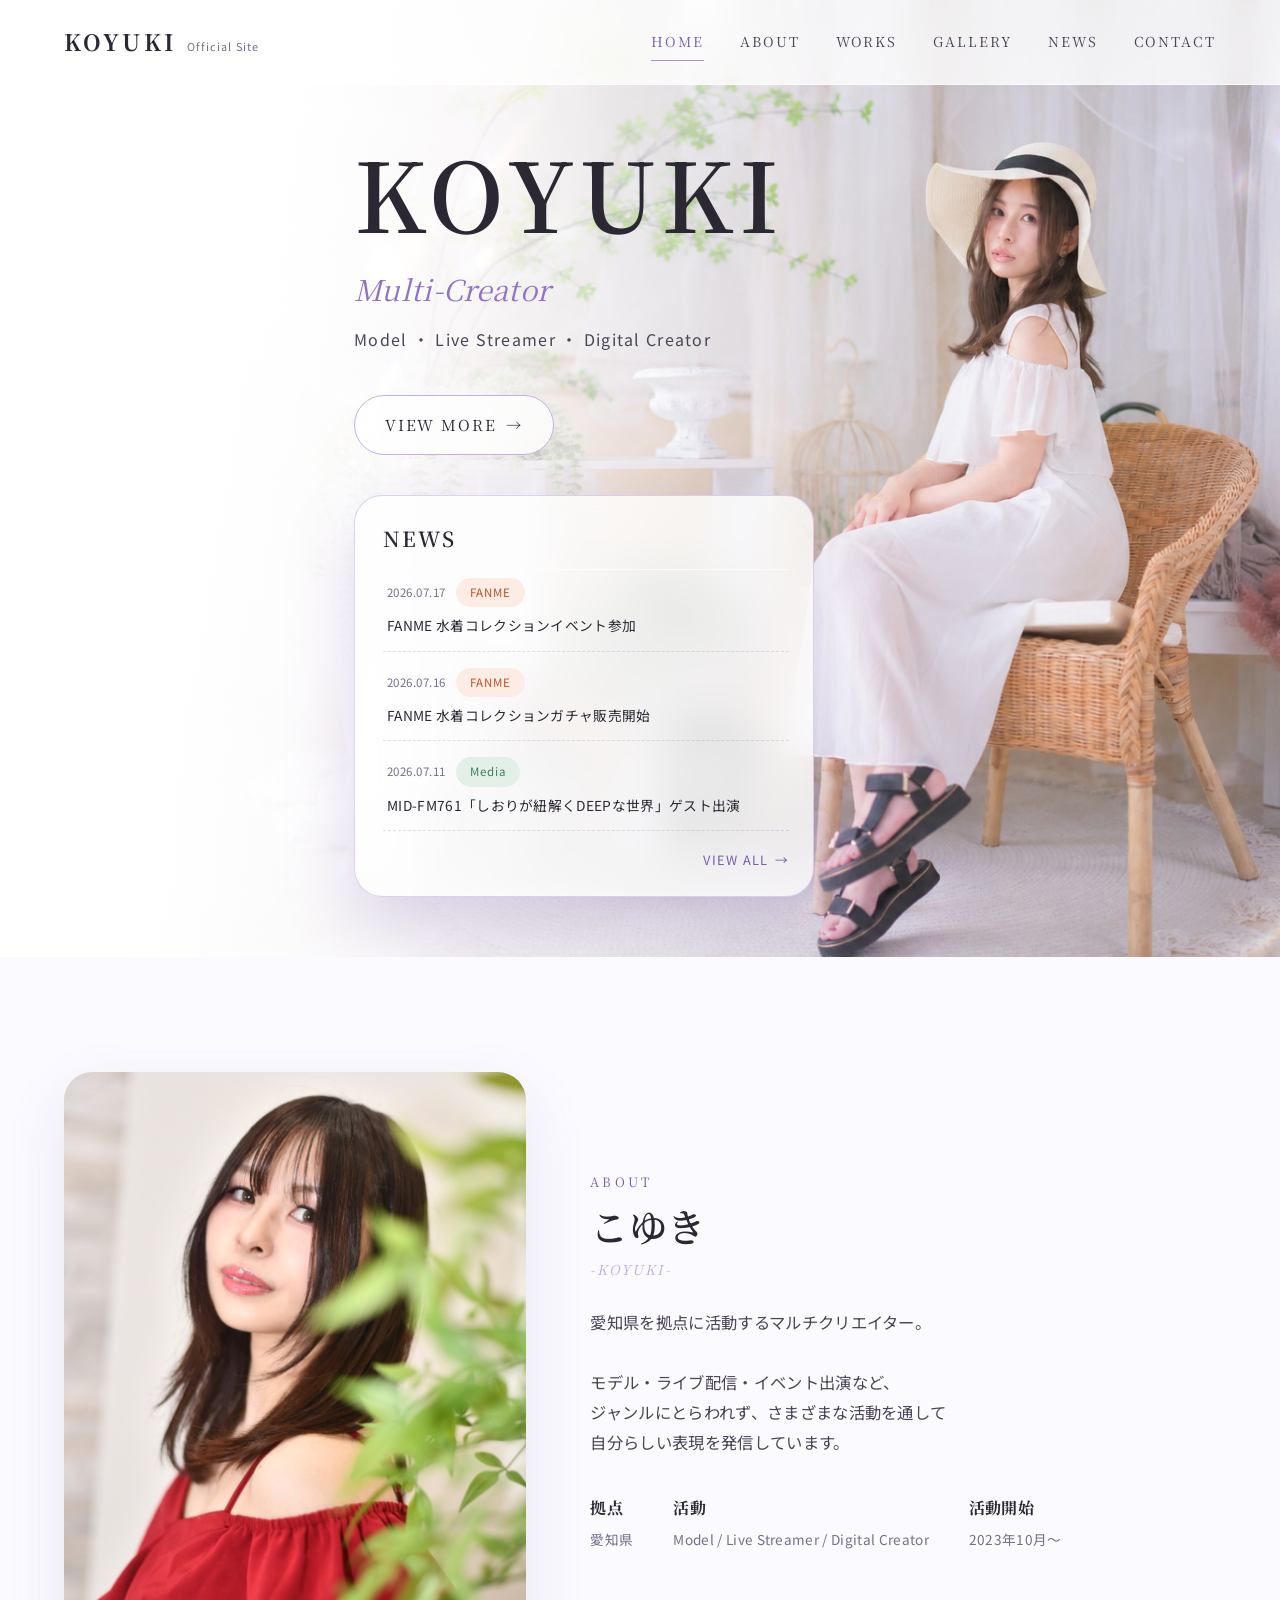
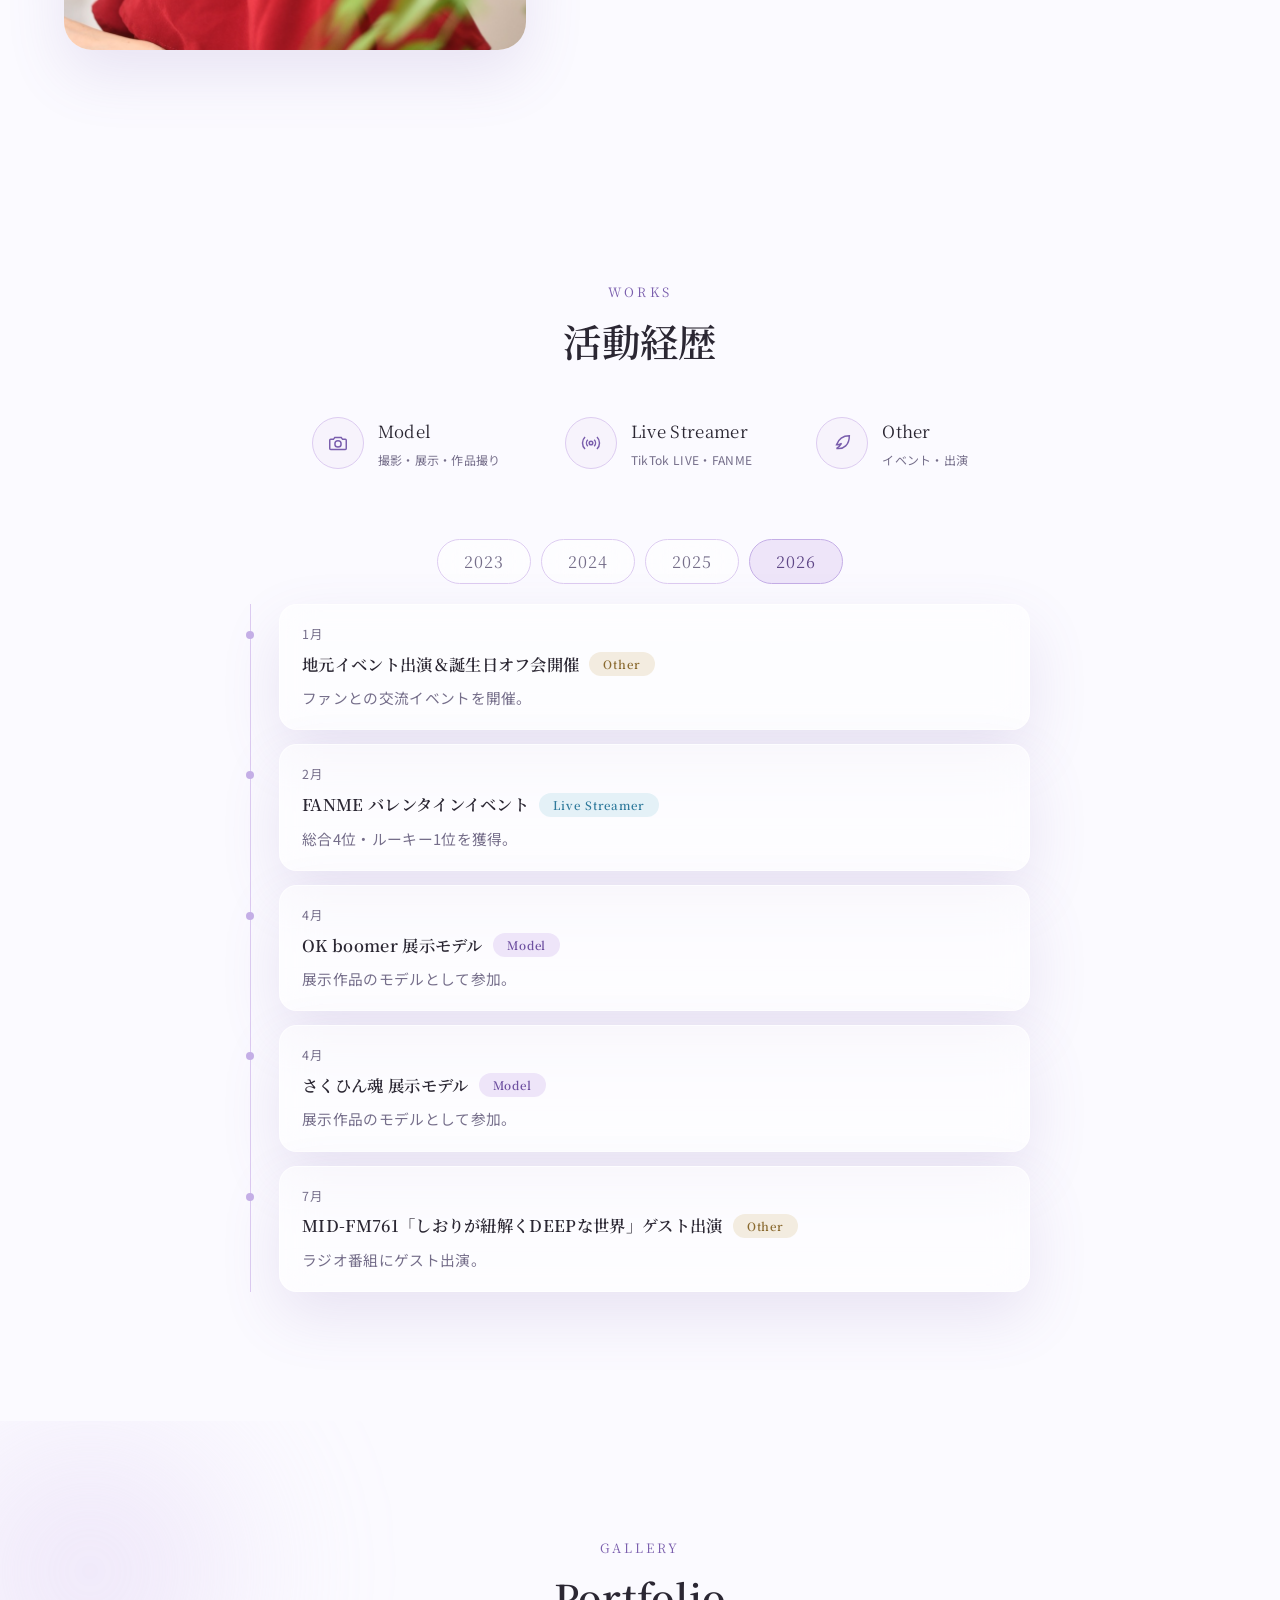
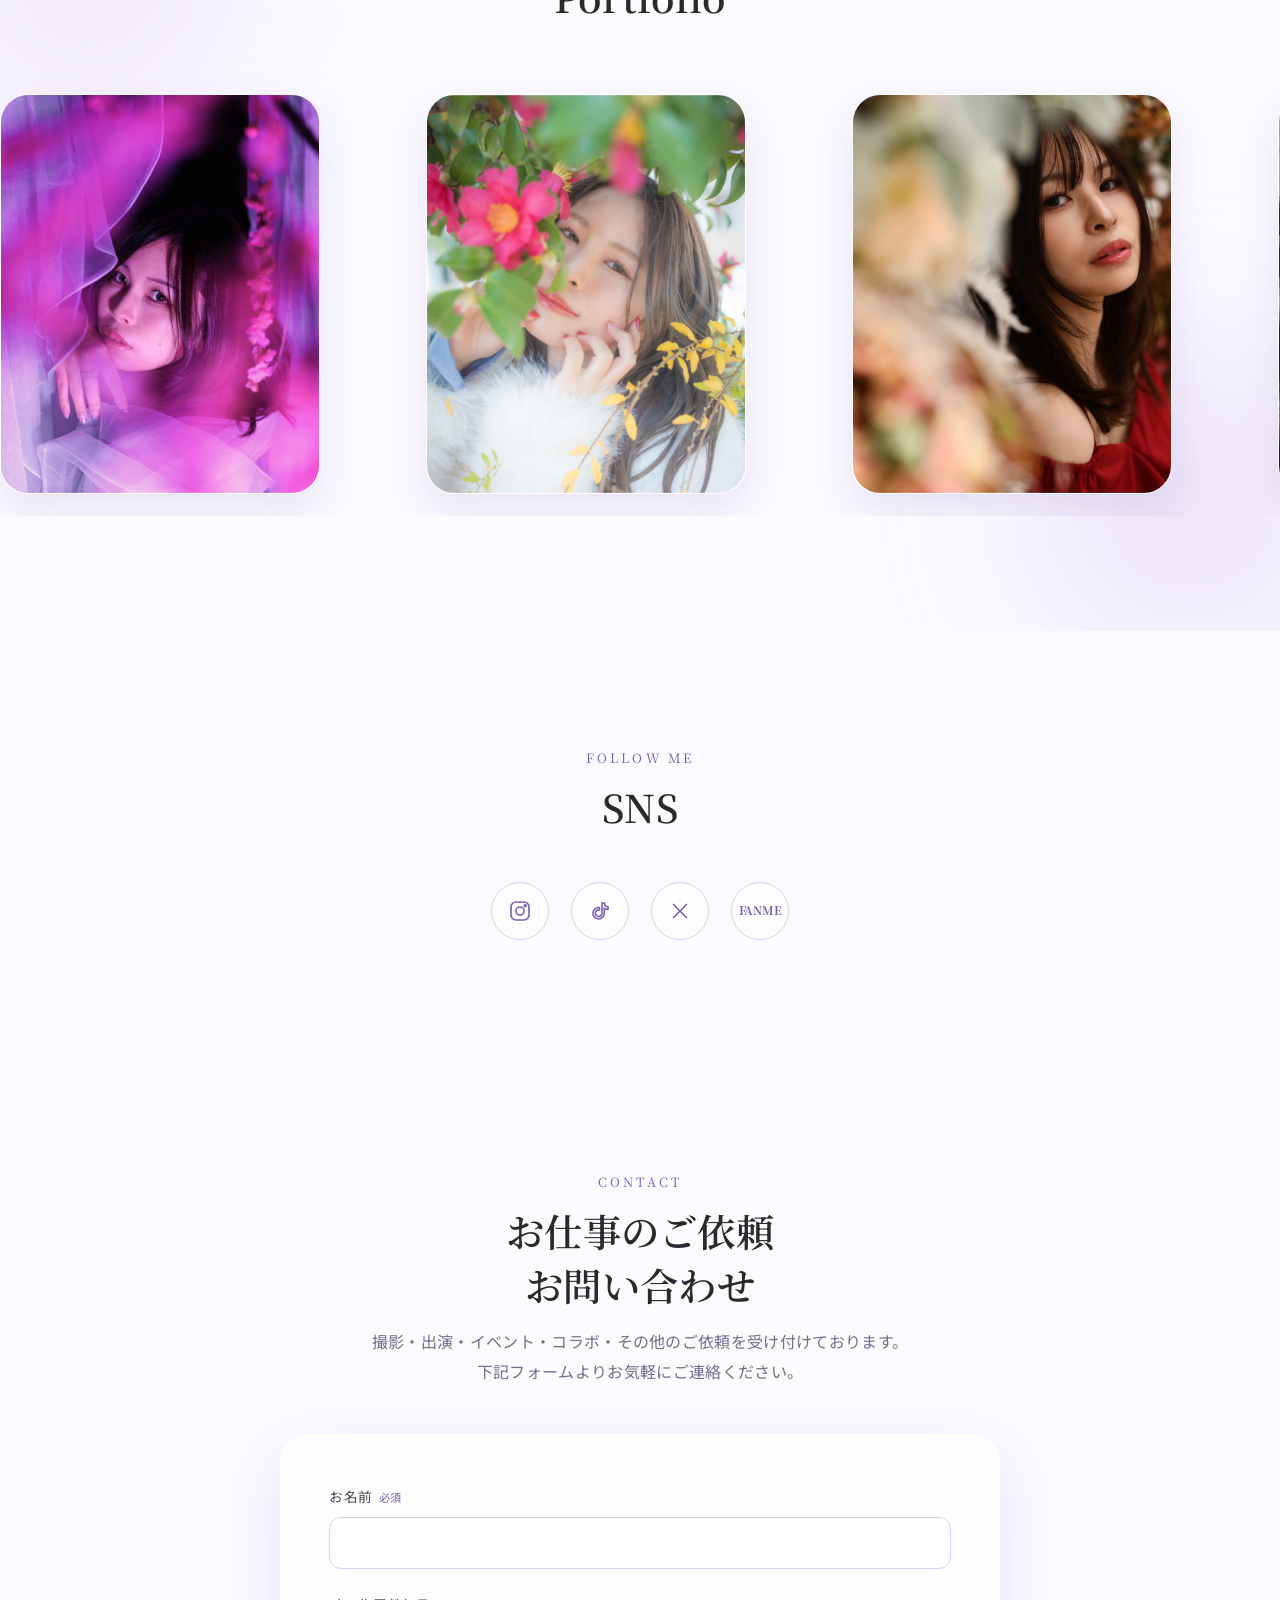
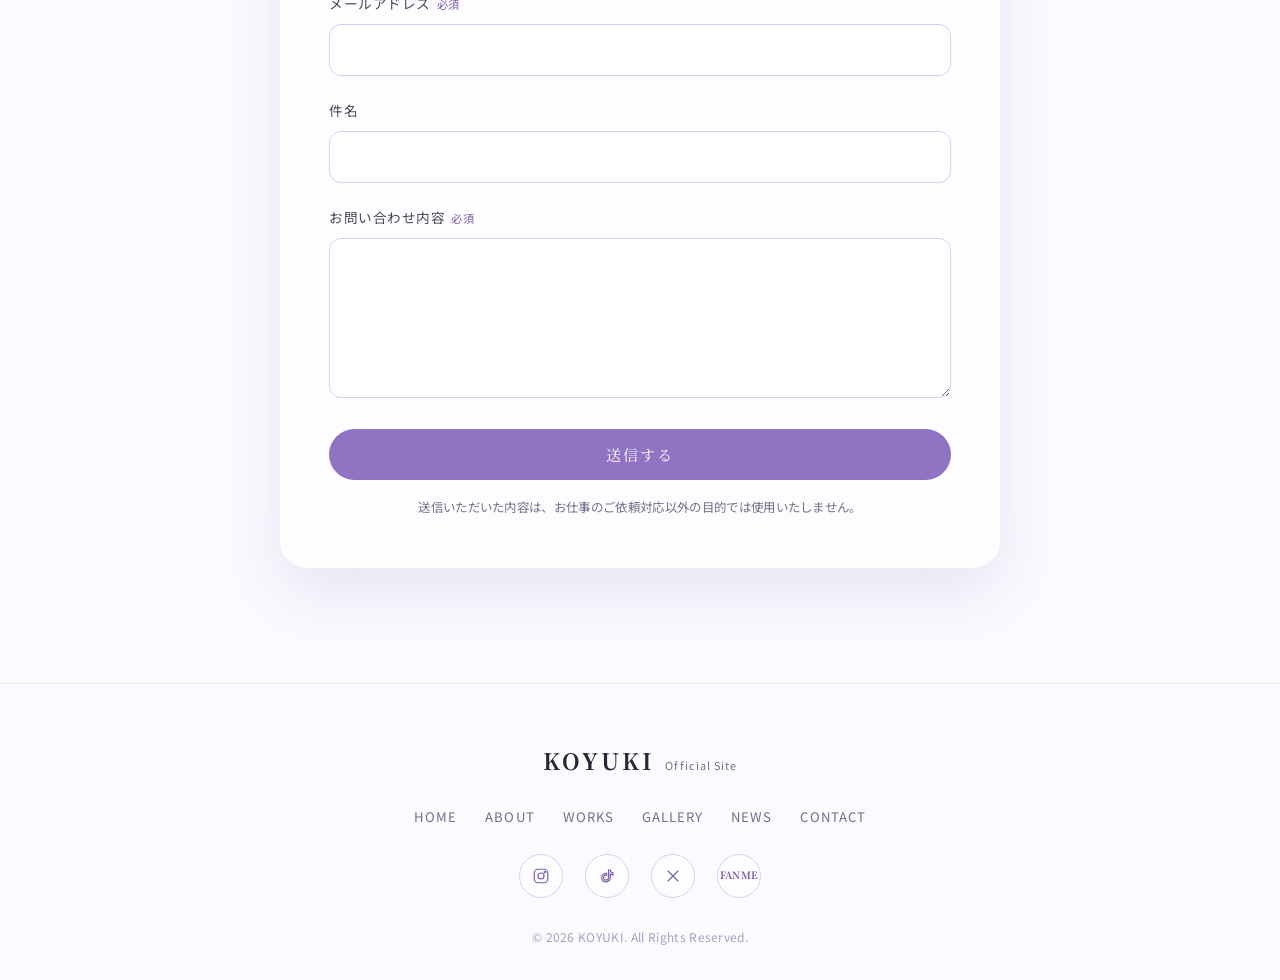
==== commit cdb4a5a4: "Restore MID-FM761 and squeeze-cheki news items, fix gacha date to 7/16 Co-Authored-By: Claude Sonnet" ====
--- a/index.html
+++ b/index.html
@@ -108,9 +108,23 @@
           </li>
           <li>
             <a href="news/2026-07-fanme-swimwear-gacha.html">
-              <span class="date">2026.07.17</span>
+              <span class="date">2026.07.16</span>
               <span class="tag tag-fanme">FANME</span>
               <span class="title">FANME 水着コレクションガチャ販売開始</span>
+            </a>
+          </li>
+          <li>
+            <a href="news/2026-07-mid-fm761.html">
+              <span class="date">2026.07.11</span>
+              <span class="tag tag-media">Media</span>
+              <span class="title">MID-FM761「しおりが紐解くDEEPな世界」ゲスト出演</span>
+            </a>
+          </li>
+          <li>
+            <a href="news/2026-04-squeeze-cheki.html">
+              <span class="date">2026.04.25</span>
+              <span class="tag tag-event">Event</span>
+              <span class="title">スクイーズ販売＆チェキ会 開催</span>
             </a>
           </li>
           <li>
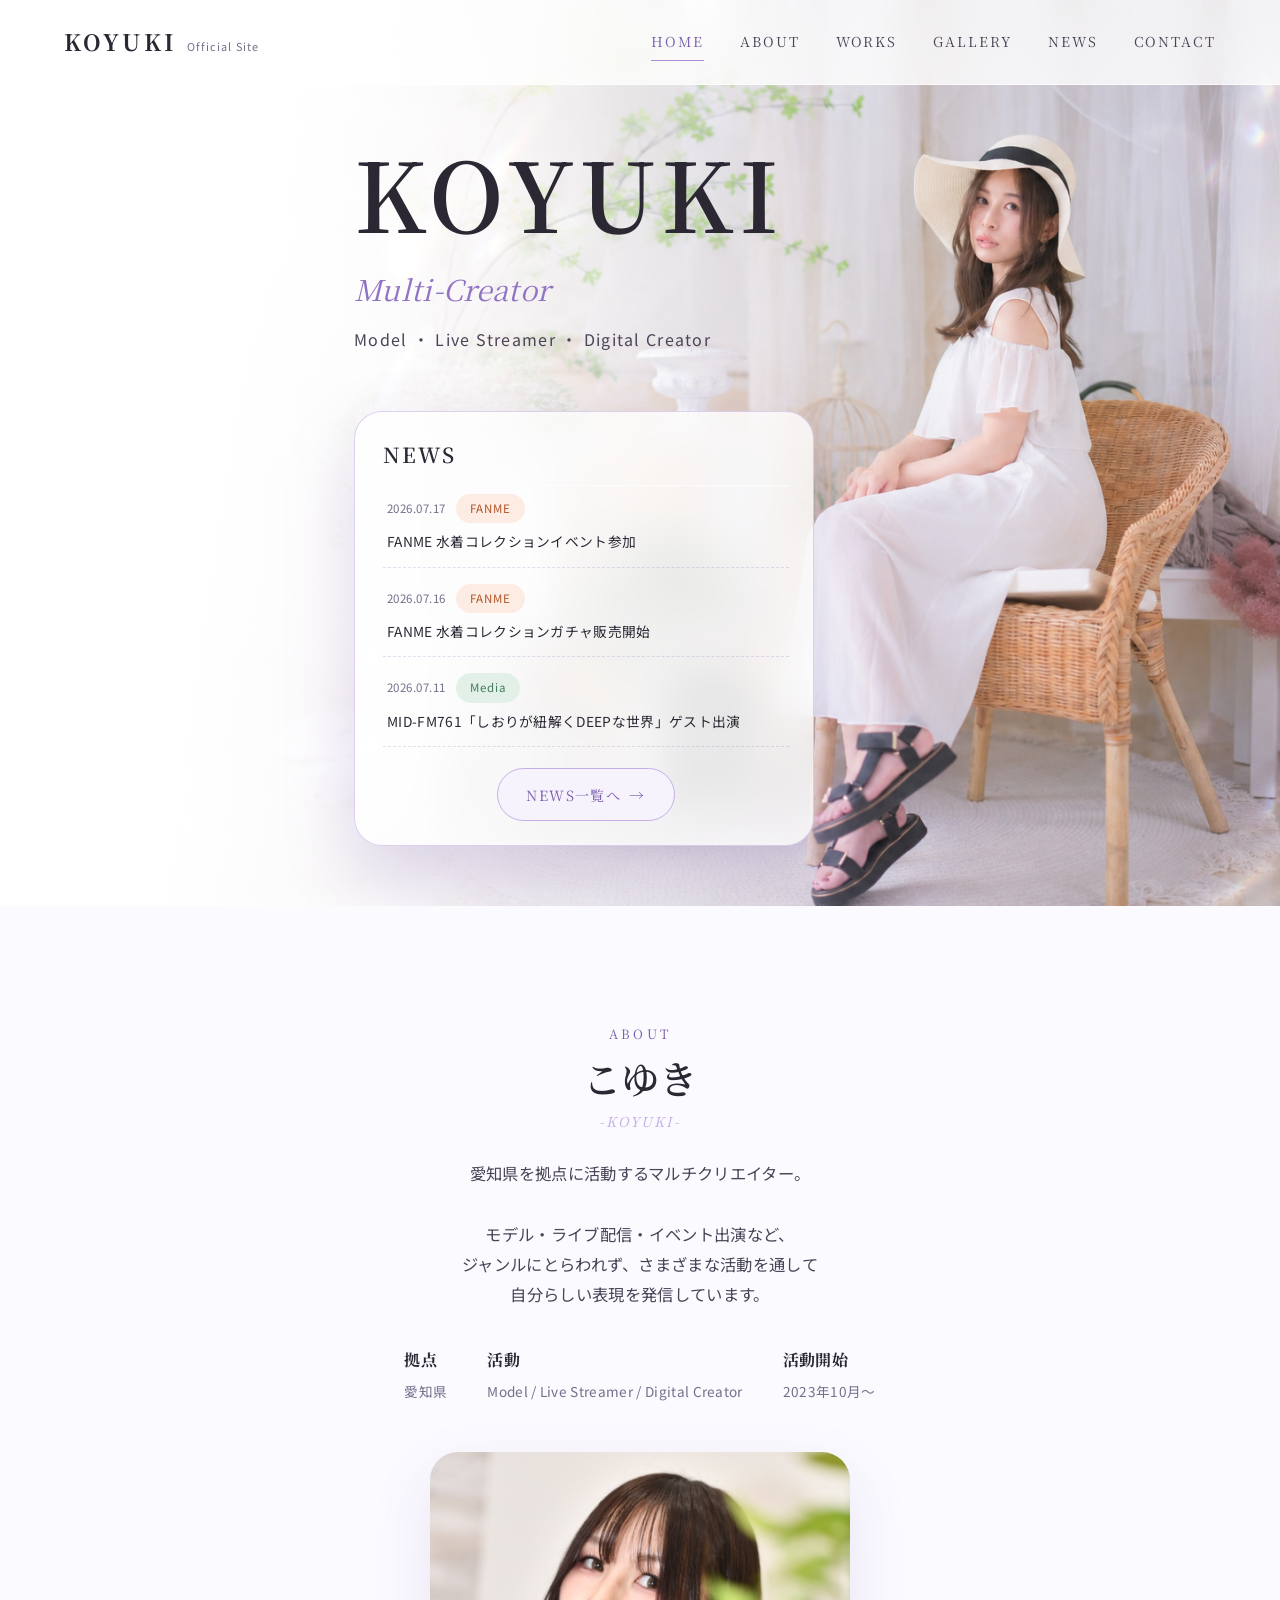
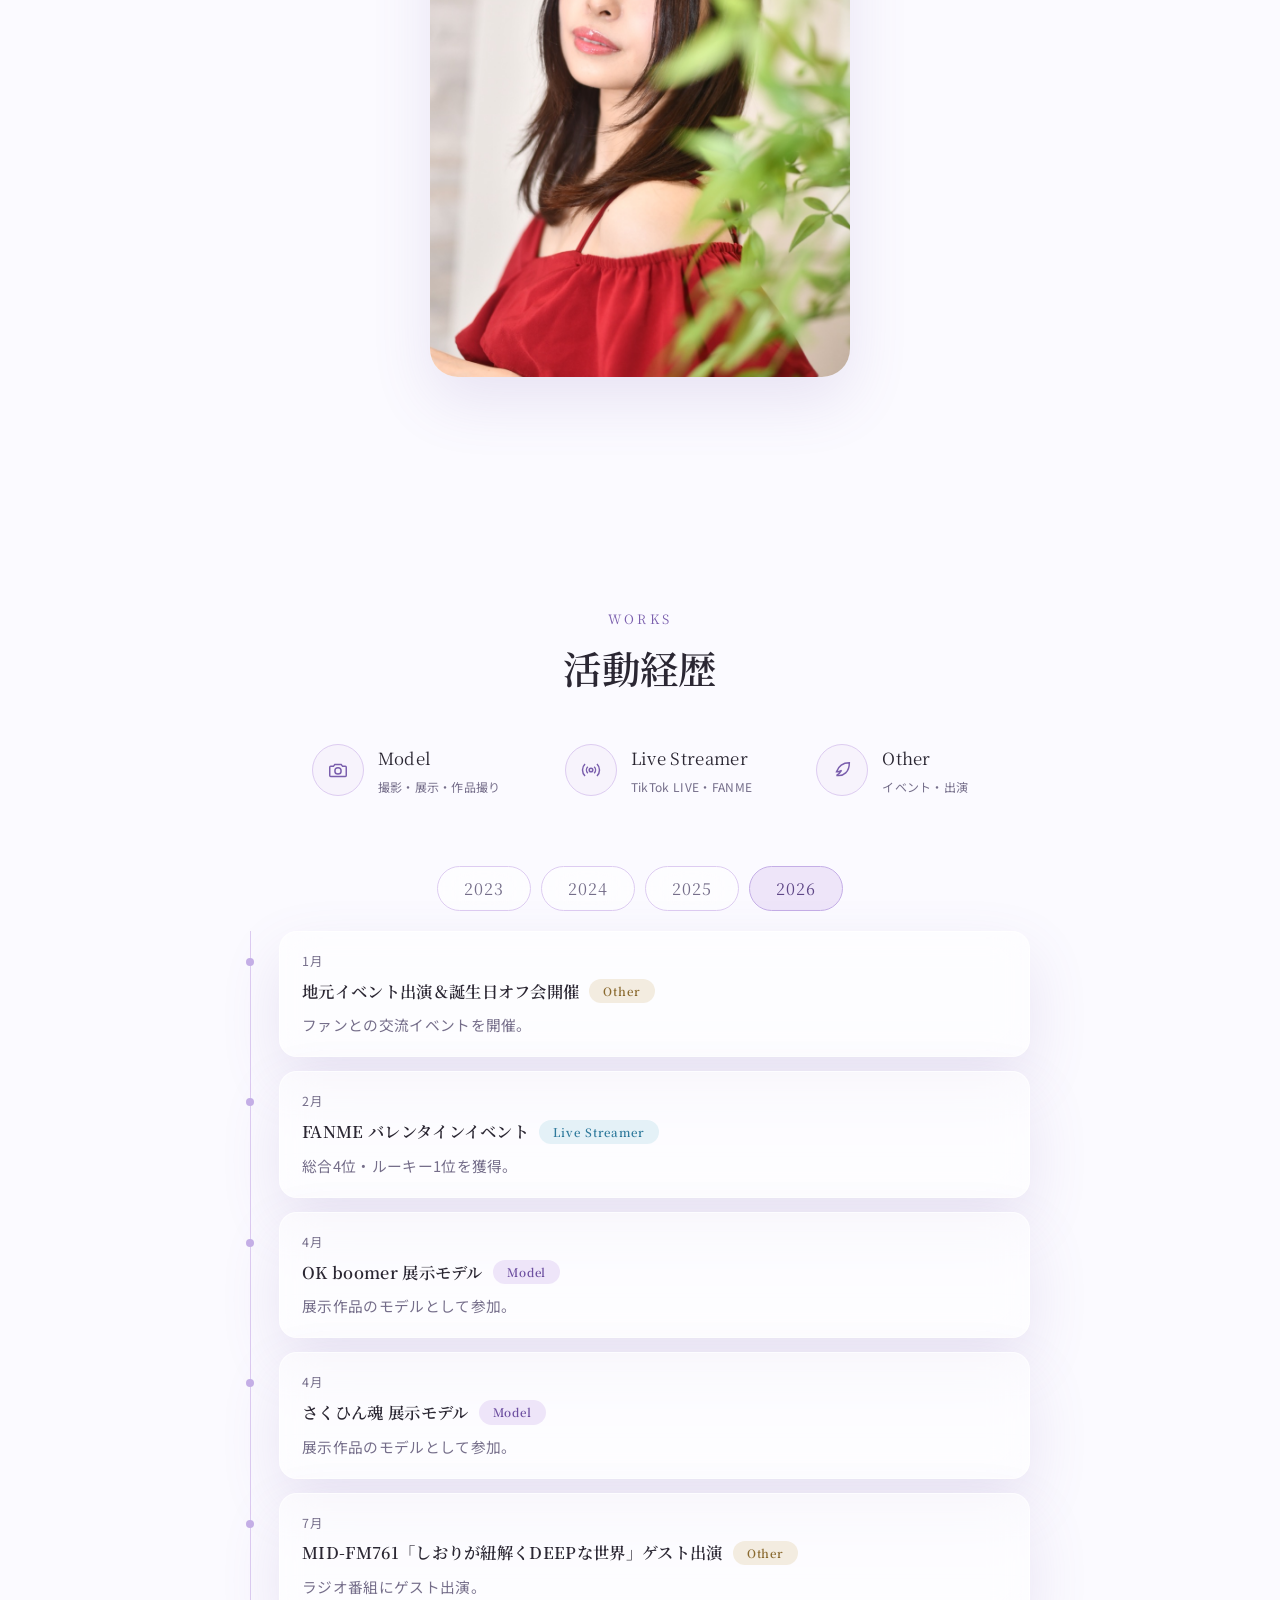
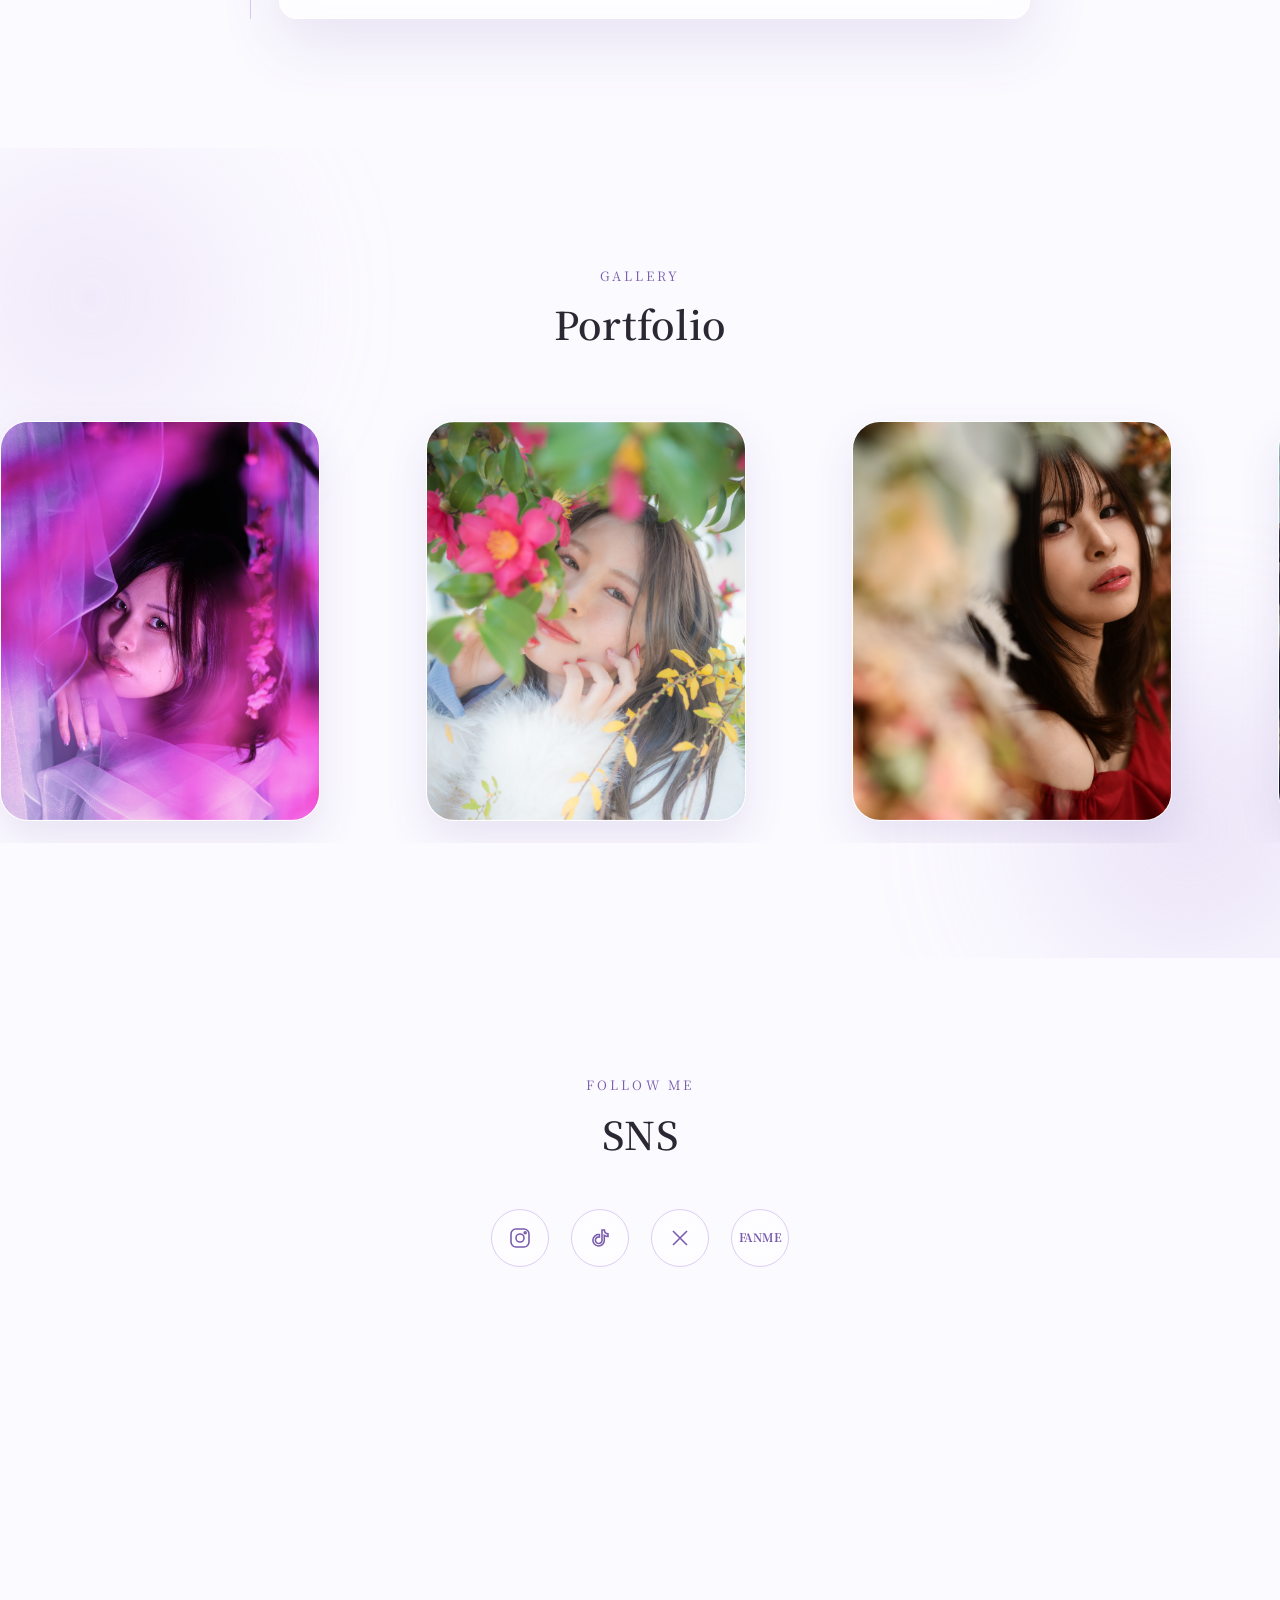
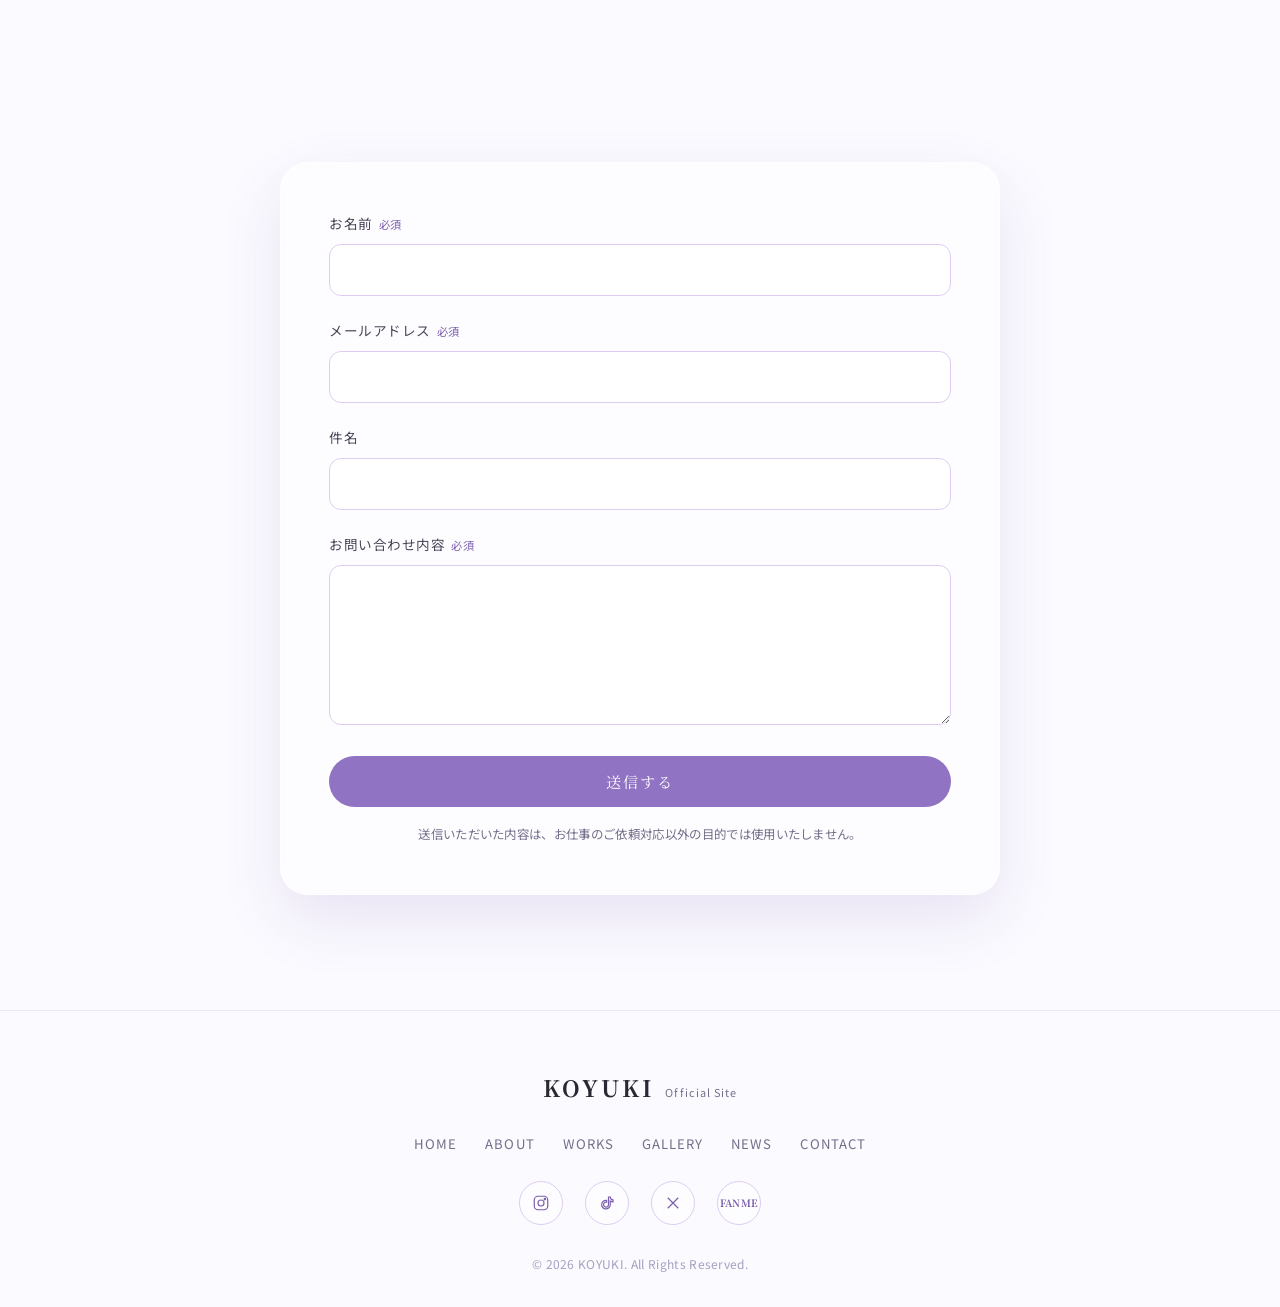
==== commit ab643536: "Simplify Hero/NEWS/About: remove VIEW MORE, add NEWS CTA button, stack About text-first Co-Authored-" ====
--- a/index.html
+++ b/index.html
@@ -5,22 +5,22 @@
 <meta name="viewport" content="width=device-width, initial-scale=1.0">
 <title>KOYUKI Official Site</title>
 <meta name="description" content="愛知県を拠点に活動するマルチクリエイター「こゆき」の公式サイト。モデル・ライブ配信・イベント出演など最新情報を掲載しています。">
-<link rel="canonical" href="https://www.example.com/">
+<link rel="canonical" href="https://koyuki-official.com/">
 
 <!-- OGP（SNSでシェアされた際の表示設定。URLは本公開時にドメインを差し替えてください） -->
 <meta property="og:type" content="website">
 <meta property="og:site_name" content="KOYUKI Official Site">
 <meta property="og:title" content="KOYUKI Official Site">
 <meta property="og:description" content="愛知県を拠点に活動するマルチクリエイター「こゆき」の公式サイト。モデル・ライブ配信・イベント出演など最新情報を掲載しています。">
-<meta property="og:url" content="https://www.example.com/">
-<meta property="og:image" content="https://www.example.com/assets/ogp.jpg">
+<meta property="og:url" content="https://koyuki-official.com/">
+<meta property="og:image" content="https://koyuki-official.com/assets/ogp.jpg">
 <meta property="og:locale" content="ja_JP">
 
 <!-- X（Twitter）カード -->
 <meta name="twitter:card" content="summary_large_image">
 <meta name="twitter:title" content="KOYUKI Official Site">
 <meta name="twitter:description" content="愛知県を拠点に活動するマルチクリエイター「こゆき」の公式サイト。モデル・ライブ配信・イベント出演など最新情報を掲載しています。">
-<meta name="twitter:image" content="https://www.example.com/assets/ogp.jpg">
+<meta name="twitter:image" content="https://koyuki-official.com/assets/ogp.jpg">
 
 <link rel="icon" type="image/png" sizes="32x32" href="assets/favicon-32.png">
 <link rel="icon" type="image/png" sizes="16x16" href="assets/favicon-16.png">
@@ -39,7 +39,7 @@
   "@context": "https://schema.org",
   "@type": "Person",
   "name": "KOYUKI",
-  "url": "https://www.example.com/",
+  "url": "https://koyuki-official.com/",
   "jobTitle": "Multi-Creator（Model / Live Streamer / Digital Creator）",
   "address": { "@type": "PostalAddress", "addressRegion": "愛知県", "addressCountry": "JP" },
   "sameAs": [
@@ -87,7 +87,6 @@
         <h1>KOYUKI</h1>
         <p class="role">Multi-Creator</p>
         <p class="roles-sub">Model ・ Live Streamer ・ Digital Creator</p>
-        <a href="#about" class="btn">VIEW MORE <span class="btn-arrow" aria-hidden="true">→</span></a>
       </div>
 
       <aside class="glass hero-news-card reveal in" aria-label="最新ニュース">
@@ -149,21 +148,17 @@
             </a>
           </li>
         </ul>
-        <a href="news.html" class="view-all">VIEW ALL <span aria-hidden="true">→</span></a>
+        <a href="news.html" class="view-all">NEWS一覧へ <span class="btn-arrow" aria-hidden="true">→</span></a>
       </aside>
     </div>
   </section>
 
   <!-- ============ 2. About ============ -->
   <section class="section" id="about">
-    <div class="wrap about-grid reveal">
-      <div class="about-photo">
-        <!-- Aboutの写真は後日差し替え予定 -->
-        <img src="assets/images/about/about-photo.jpg" alt="赤いドレスで竹林を背景にほほえむKOYUKIのポートレート" width="933" height="1400" loading="lazy">
-      </div>
+    <div class="wrap about-stack reveal">
       <div class="about-body">
         <span class="eyebrow">ABOUT</span>
-        <h2 class="section-title">こゆき</h2> 
+        <h2 class="section-title">こゆき</h2>
         <span class="section-subtitle-en">-KOYUKI-</span>
 
         <!--
@@ -181,6 +176,10 @@
           <div><strong>活動</strong>Model / Live Streamer / Digital Creator</div>
           <div><strong>活動開始</strong>2023年10月〜</div>
         </div>
+      </div>
+      <div class="about-photo">
+        <!-- Aboutの写真は後日差し替え予定 -->
+        <img src="assets/images/about/about-photo.jpg" alt="赤いドレスで竹林を背景にほほえむKOYUKIのポートレート" width="933" height="1400" loading="lazy">
       </div>
     </div>
   </section>
--- a/css/style.css
+++ b/css/style.css
@@ -371,18 +371,18 @@
   letter-spacing: 0.08em;
 }
 
-.hero-copy .btn { margin-top: 40px; }
-
 /* テキストの下に並ぶNEWSカード（左寄せ） */
 /* 写真が明るい/白っぽい場合でもカードの輪郭が沈まないよう、
    .glass より不透明度と縁取りを強めた専用スタイルにしています。
-   記事が増えてもHeroの高さが変わらないよう、一覧は内部だけ縦スクロールにしています。 */
+   記事が増えてもHeroの高さが変わらないよう、一覧は内部だけ縦スクロールにしています。
+   VIEW MOREボタンを廃止したぶん、テキストとカードの間隔を少し広めにして
+   窮屈に見えないようにしています。 */
 .hero-news-card {
   display: flex;
   flex-direction: column;
   width: 100%;
   max-width: 460px;
-  margin-top: 40px;
+  margin-top: 56px;
   padding: 28px 24px 24px 28px;
   background: var(--glass-bg-strong);
   border: 1px solid rgba(171, 143, 215, 0.4);
@@ -433,26 +433,48 @@
 }
 .hero-news-list a:hover .title { color: var(--lavender-600); }
 
+/* 「押せるボタン」と分かるよう、カード下部中央にピル型のCTAとして配置 */
 .hero-news-card .view-all {
   display: inline-flex;
   align-items: center;
-  gap: 6px;
-  align-self: flex-end;
-  margin-top: 16px;
-  font-size: 0.8rem;
+  gap: 8px;
+  align-self: center;
+  margin-top: 20px;
+  padding: 12px 28px;
+  border-radius: var(--radius-pill);
+  border: 1px solid var(--lavender-300);
+  background: var(--lavender-50);
+  font-family: var(--font-serif);
+  font-size: 0.88rem;
   letter-spacing: 0.1em;
   color: var(--lavender-600);
-}
+  transition: background var(--dur) var(--ease), border-color var(--dur) var(--ease), box-shadow var(--dur) var(--ease), transform var(--dur) var(--ease);
+}
+.hero-news-card .view-all:hover {
+  background: #fff;
+  border-color: var(--lavender-400);
+  box-shadow: var(--shadow-card);
+  transform: translateY(-2px);
+}
+.hero-news-card .view-all .btn-arrow { font-size: 1.05em; }
+.hero-news-card .view-all:hover .btn-arrow { transform: translateX(4px); }
 
 /* 6) About ------------------------------------------------------ */
-.about-grid {
-  display: grid;
-  grid-template-columns: 0.85fr 1.15fr;
-  gap: 64px;
-  align-items: center;
-}
+/* スクロールした瞬間に文章が先に目に入るよう、文章→写真の縦積み構成に統一
+   （PC/タブレット/スマホ共通。写真は文章より後ろ・小さめ・中央配置） */
+.about-stack {
+  display: flex;
+  flex-direction: column;
+  align-items: center;
+  text-align: center;
+}
+
+.about-body { max-width: 640px; }
 
 .about-photo {
+  width: 80%;
+  max-width: 420px;
+  margin-top: 48px;
   border-radius: var(--radius-lg);
   overflow: hidden;
   box-shadow: var(--shadow-soft);
@@ -480,9 +502,11 @@
 
 .about-meta {
   display: flex;
+  justify-content: center;
   gap: 40px;
   margin-top: 36px;
   flex-wrap: wrap;
+  text-align: left;
 }
 .about-meta div { font-size: 0.85rem; color: var(--ink-500); }
 .about-meta strong {
@@ -1050,8 +1074,6 @@
 
 /* 13) レスポンシブ ---------------------------------------------------- */
 @media (max-width: 1080px) {
-  .about-grid { grid-template-columns: 1fr; }
-  .about-photo { max-width: 420px; margin: 0 auto; }
   #gallery { --gallery-card-h: 340px; --gallery-gap: 22px; }
 }
 
@@ -1074,7 +1096,20 @@
   .main-nav a { width: 100%; padding: 18px 24px; border-bottom: 1px solid var(--lavender-50); }
   .nav-toggle { display: flex; }
 
-  .works-categories { gap: 32px; }
+  /* スマホ〜タブレット幅では3項目が折り返して縦に並ぶ。
+     親コンテナ(.works-categories)を最も幅の広い項目（Live Streamer）にfit-contentで
+     幅を合わせたうえでmargin-inline:autoで画面中央に配置し、align-items:stretchで
+     3項目すべてをその幅に揃える。これにより、
+     ・グループ全体（アイコン＋文章）が画面中央に配置される
+     ・3項目のアイコンの左端は常に縦一直線に揃う
+     を、個別要素をずらすことなく親コンテナの幅・配置だけで実現している */
+  .works-categories {
+    flex-direction: column;
+    align-items: stretch;
+    width: fit-content;
+    margin-inline: auto;
+    gap: 28px;
+  }
   .year-tabs { gap: 8px; }
   .year-tab { padding: 9px 20px; font-size: 0.92rem; }
   .timeline { padding-left: 22px; }
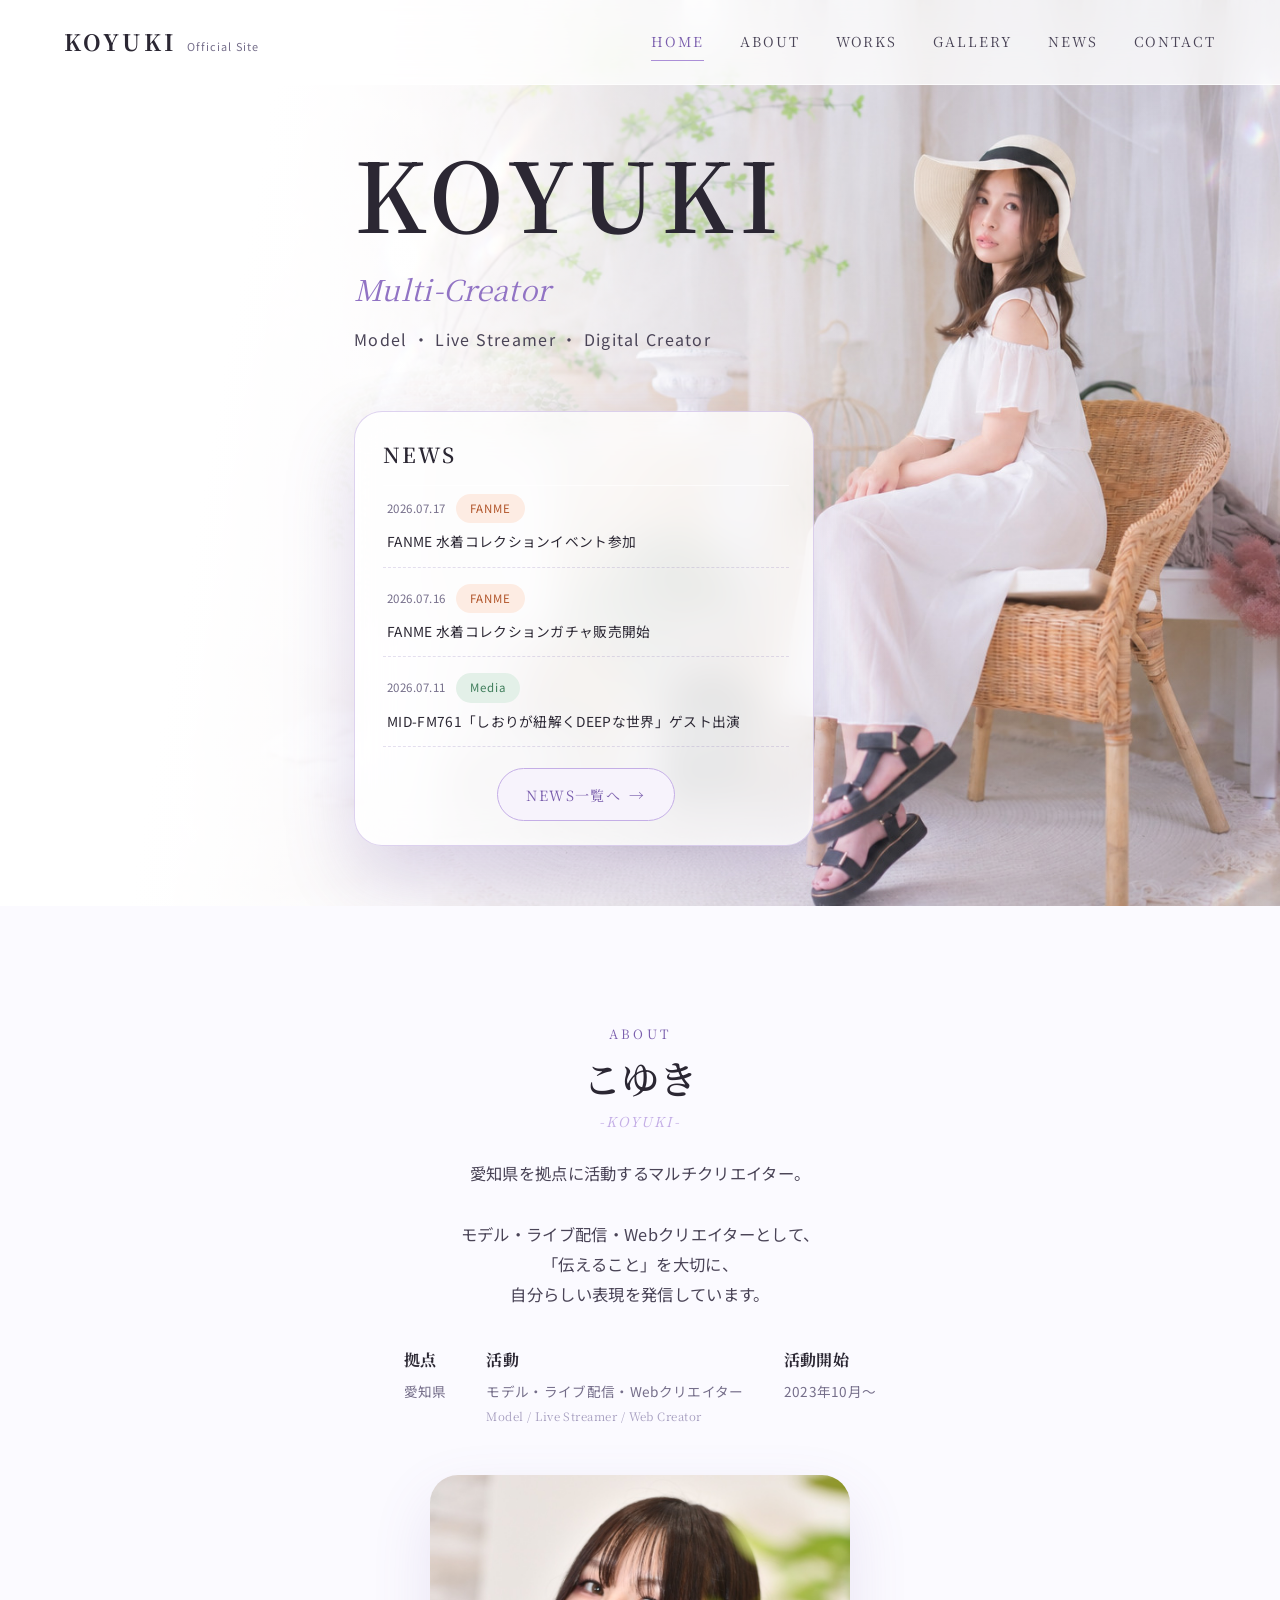
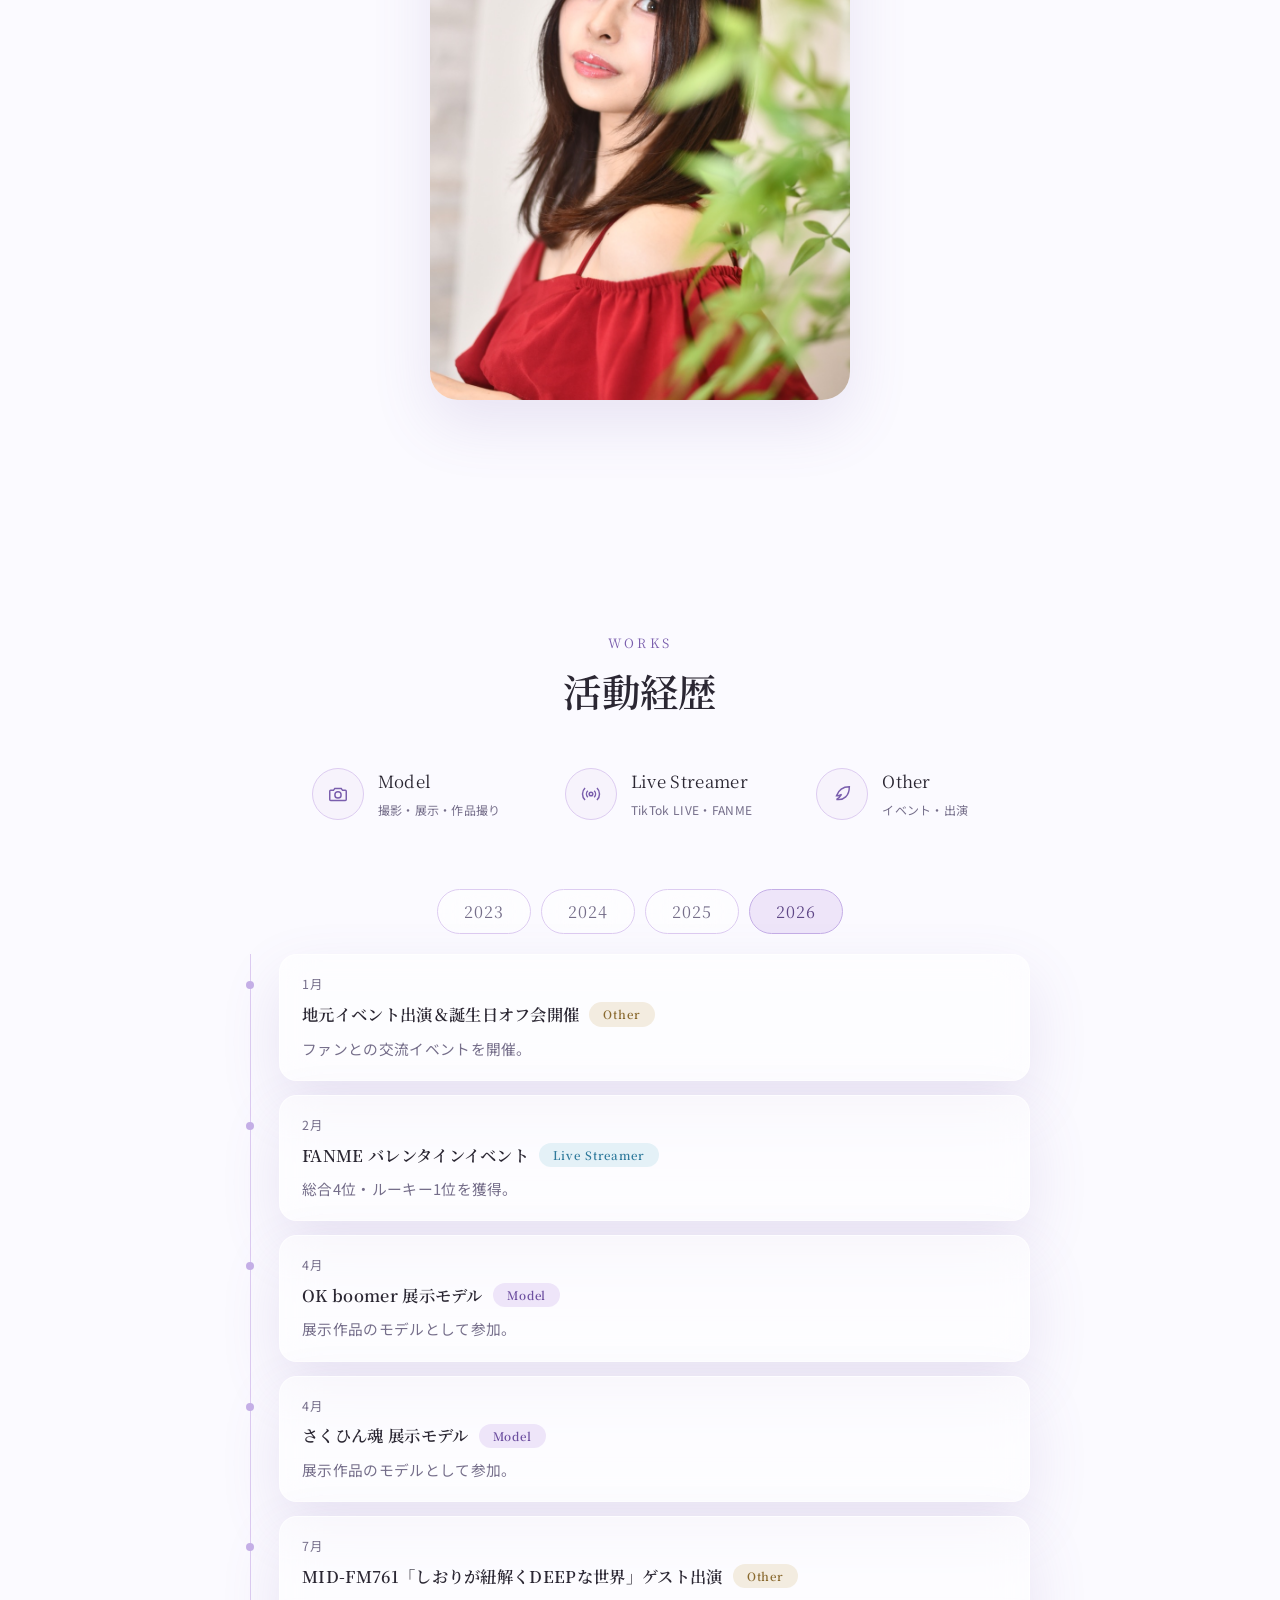
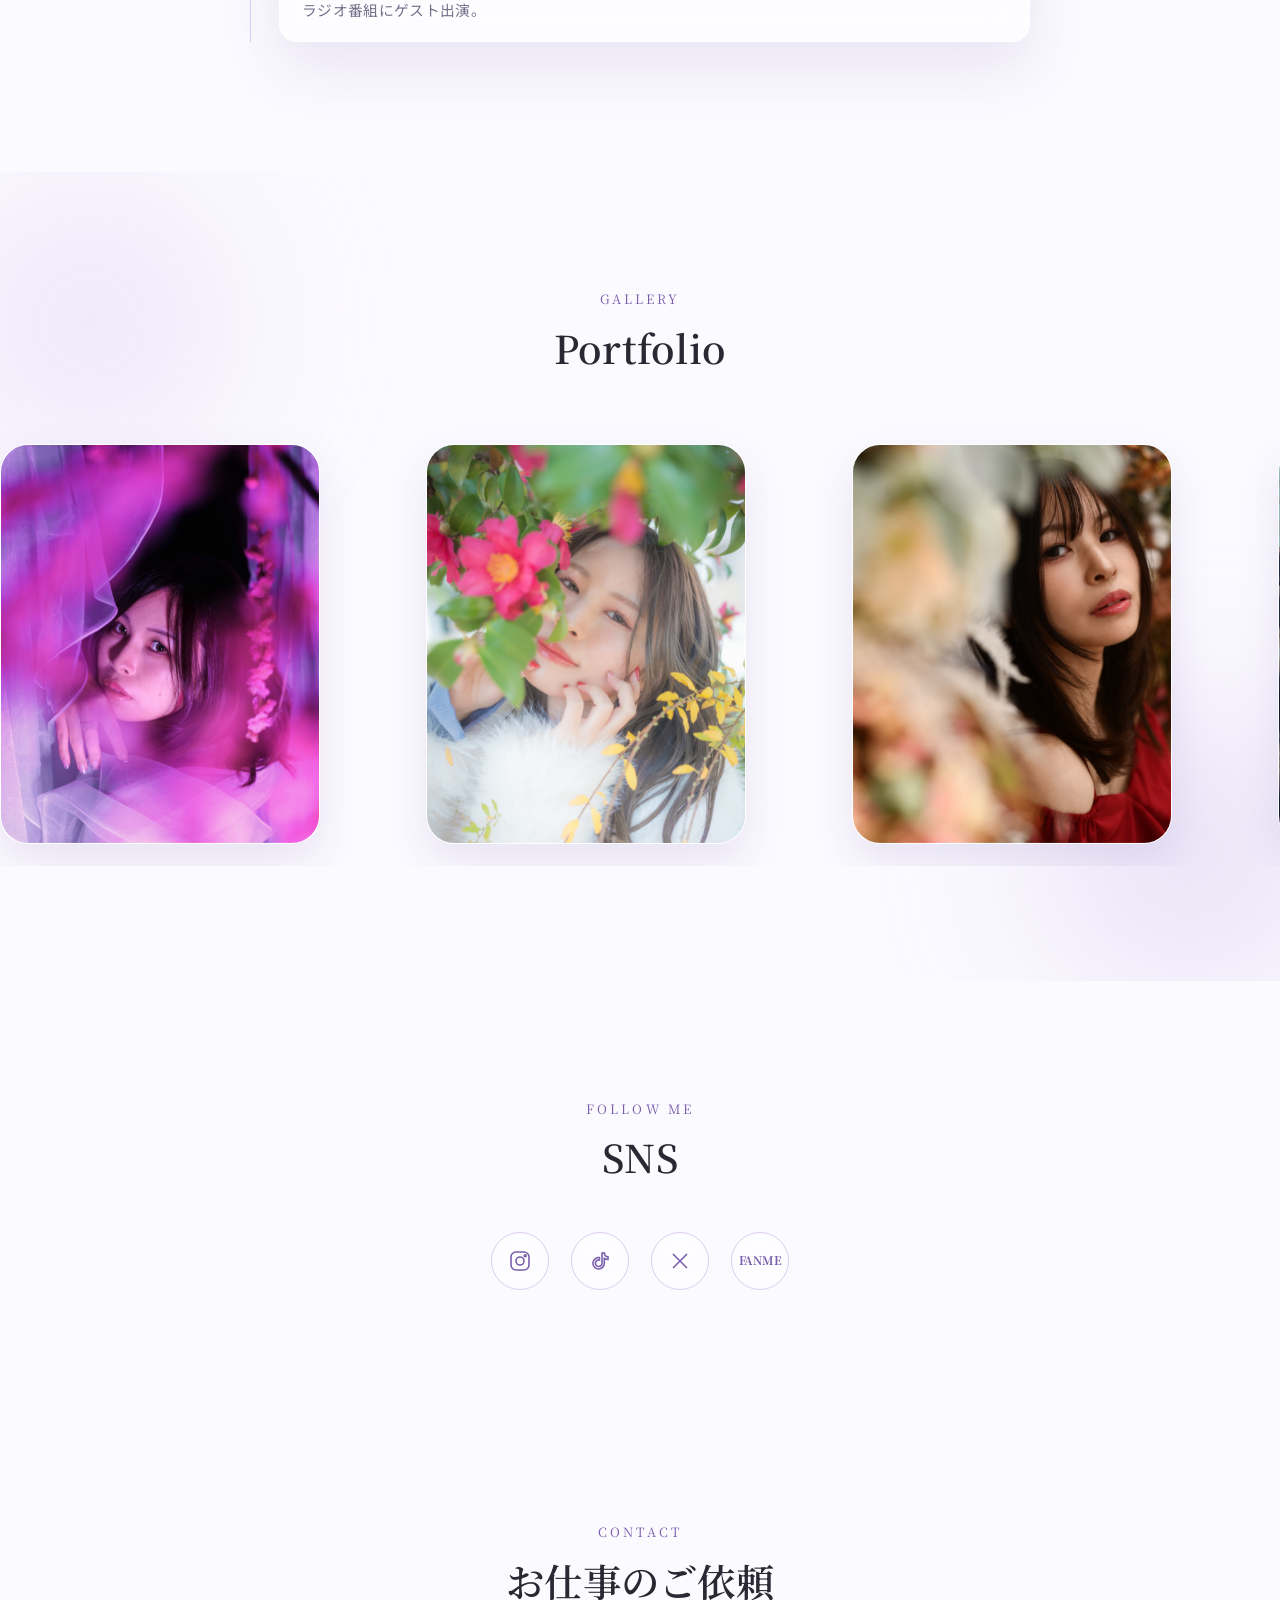
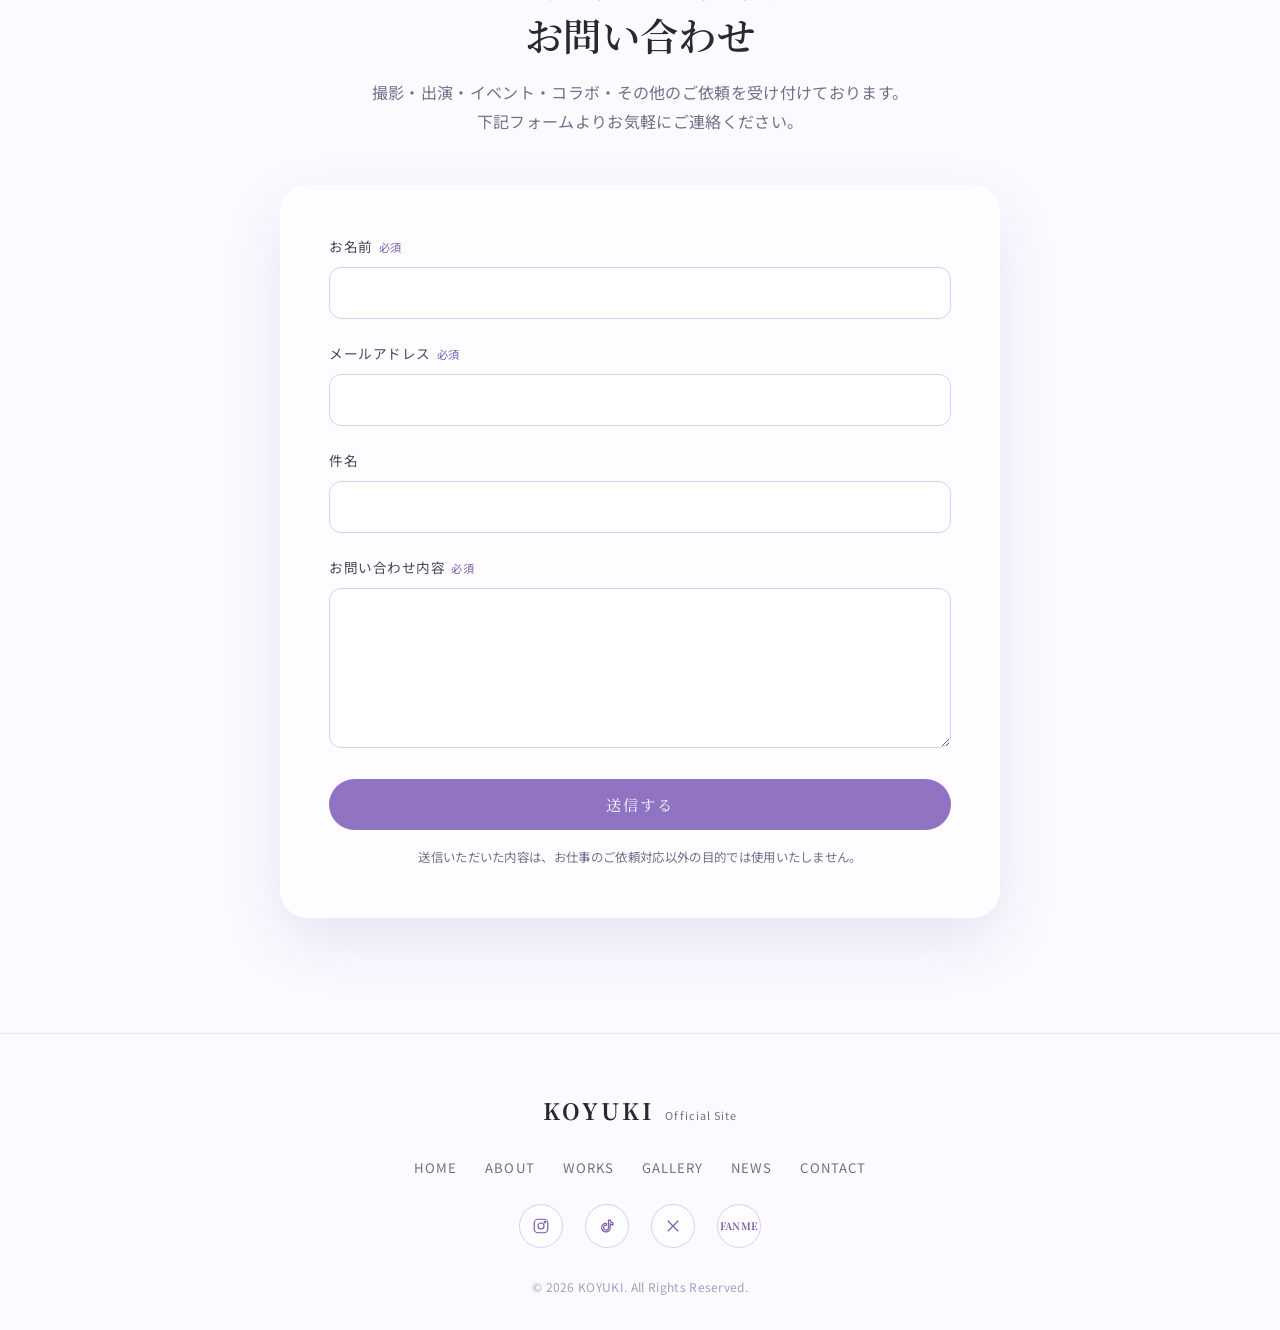
==== commit 1141058f: "About: switch activity labels to Japanese-first, update profile text, prevent awkward mobile line br" ====
--- a/index.html
+++ b/index.html
@@ -164,16 +164,23 @@
         <!--
           運用メモ：ここは文章を差し替えやすいよう、pタグ1つ・pre-lineで
           改行をそのまま反映する構造にしています。文章を直接書き換えるだけでOKです。
+          「マルチクリエイター」「Webクリエイター」は、スマホ表示で単語の途中から
+          改行されて読みにくくならないよう <span class="nowrap-ja"> で囲んでいます。
+          （他の語に差し替える場合、囲む必要が無ければ外してOKです）
         -->
-        <p class="lead">愛知県を拠点に活動するマルチクリエイター。
-
-モデル・ライブ配信・イベント出演など、
-ジャンルにとらわれず、さまざまな活動を通して
+        <p class="lead">愛知県を拠点に活動する<span class="nowrap-ja">マルチクリエイター</span>。
+
+モデル・ライブ配信・<span class="nowrap-ja">Webクリエイター</span>として、
+「伝えること」を大切に、
 自分らしい表現を発信しています。</p>
 
         <div class="about-meta">
           <div><strong>拠点</strong>愛知県</div>
-          <div><strong>活動</strong>Model / Live Streamer / Digital Creator</div>
+          <div>
+            <strong>活動</strong>
+            モデル・ライブ配信・<span class="nowrap-ja">Webクリエイター</span>
+            <span class="about-meta-en">Model / Live Streamer / Web Creator</span>
+          </div>
           <div><strong>活動開始</strong>2023年10月〜</div>
         </div>
       </div>
--- a/css/style.css
+++ b/css/style.css
@@ -135,6 +135,10 @@
   white-space: nowrap;
   border: 0;
 }
+
+/* 「マルチクリエイター」等のカタカナ複合語が、スマホ幅で単語の途中から
+   改行されて読みにくくなるのを防ぐ（語のまとまりごと次の行に送る） */
+.nowrap-ja { white-space: nowrap; }
 
 .wrap {
   width: 100%;
@@ -515,6 +519,15 @@
   font-size: 1rem;
   color: var(--ink-900);
   margin-bottom: 4px;
+}
+/* 活動内容は日本語をメインにし、英語表記は補助として小さく下に添える */
+.about-meta-en {
+  display: block;
+  margin-top: 2px;
+  font-family: var(--font-serif);
+  font-size: 0.72rem;
+  letter-spacing: 0.04em;
+  color: var(--ink-300);
 }
 
 /* 7) Works ------------------------------------------------------- */
@@ -1078,6 +1091,9 @@
 }
 
 @media (max-width: 860px) {
+  /* スマホのハンバーガーメニュー：下のHero写真やコンテンツが一切透けないよう、
+     半透明のガラス表現ではなく完全に不透明な背景（白〜ごく薄いラベンダー）にする。
+     開いている間は画面全体（ヘッダー直下から下端まで）を覆う */
   .main-nav {
     position: fixed;
     top: 84px;
@@ -1085,14 +1101,12 @@
     flex-direction: column;
     align-items: flex-start;
     gap: 0;
-    background: var(--glass-bg-strong);
-    backdrop-filter: var(--glass-blur);
-    border-bottom: 1px solid var(--glass-border);
-    max-height: 0;
+    background: linear-gradient(180deg, #ffffff 0%, var(--lavender-50) 100%);
+    height: 0;
     overflow: hidden;
-    transition: max-height 0.4s var(--ease);
+    transition: height 0.4s var(--ease);
   }
-  .main-nav.open { max-height: 420px; }
+  .main-nav.open { height: calc(100svh - 84px); }
   .main-nav a { width: 100%; padding: 18px 24px; border-bottom: 1px solid var(--lavender-50); }
   .nav-toggle { display: flex; }
 
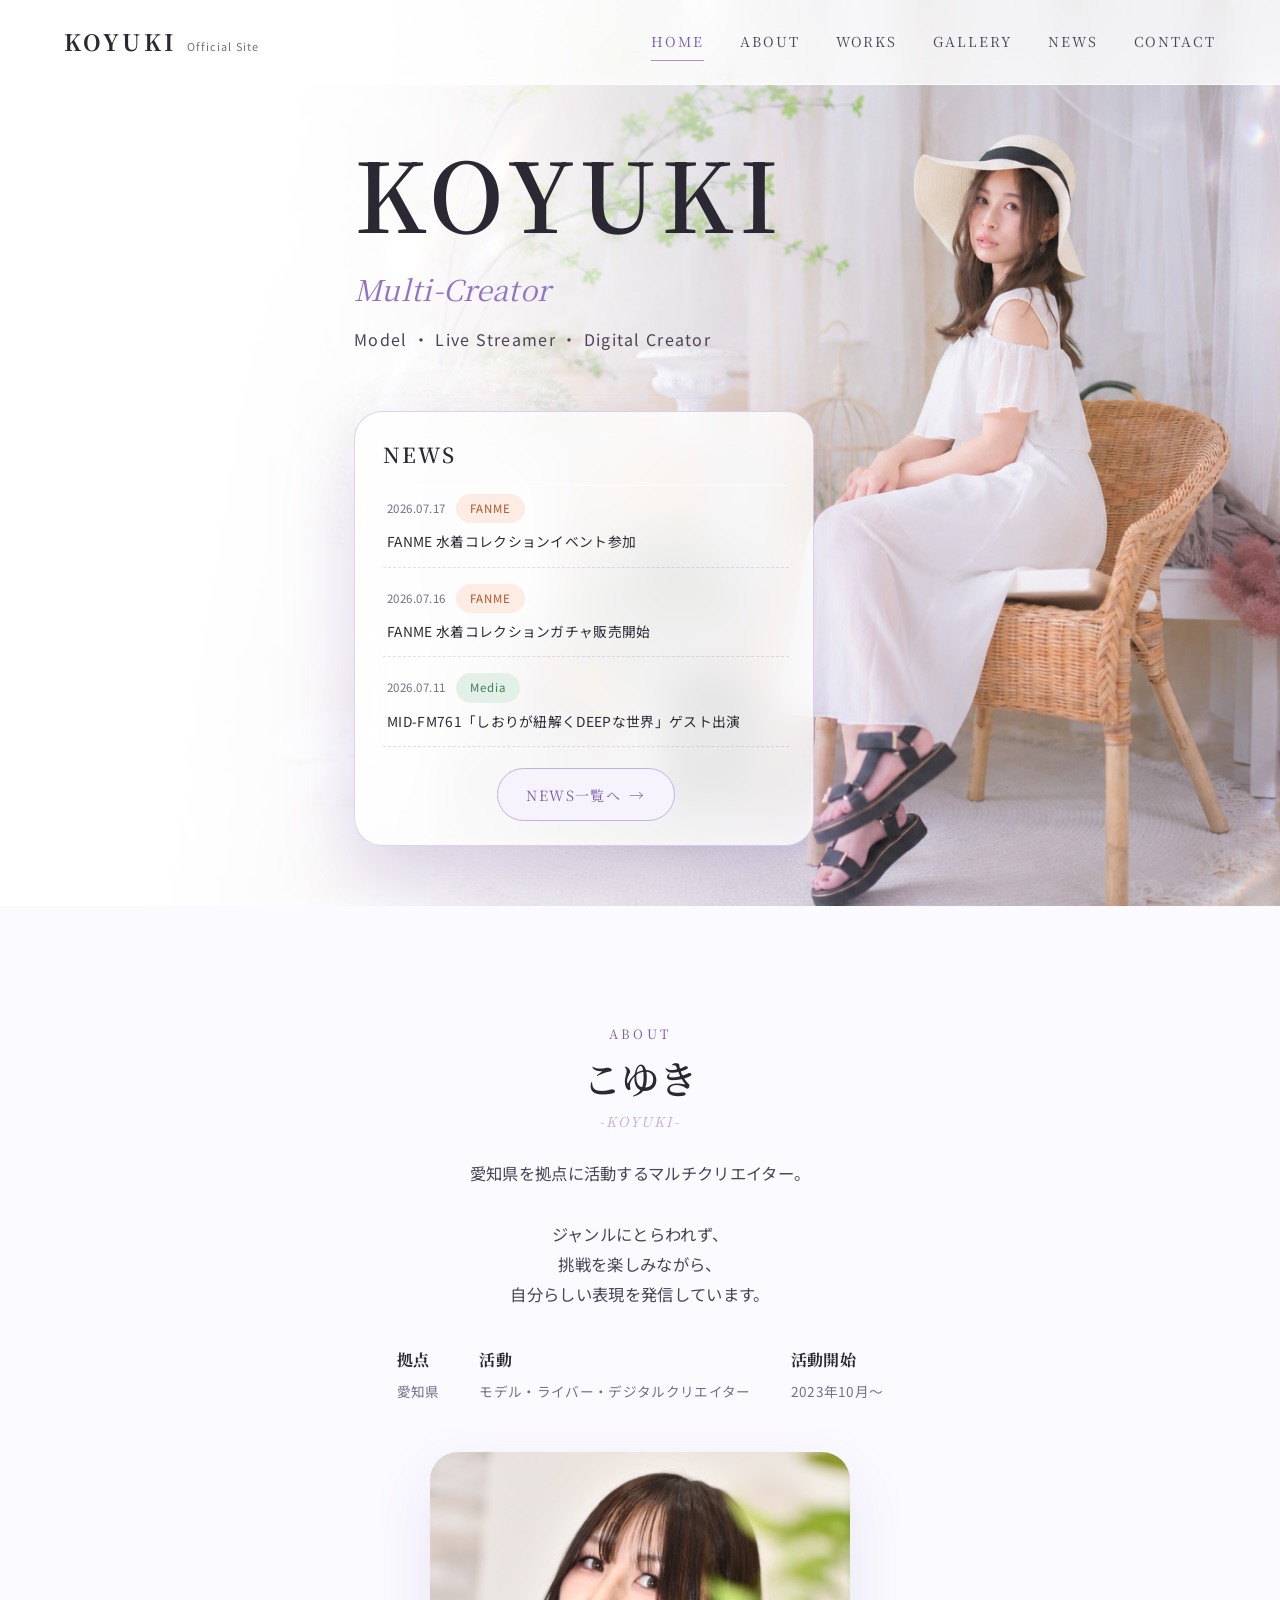
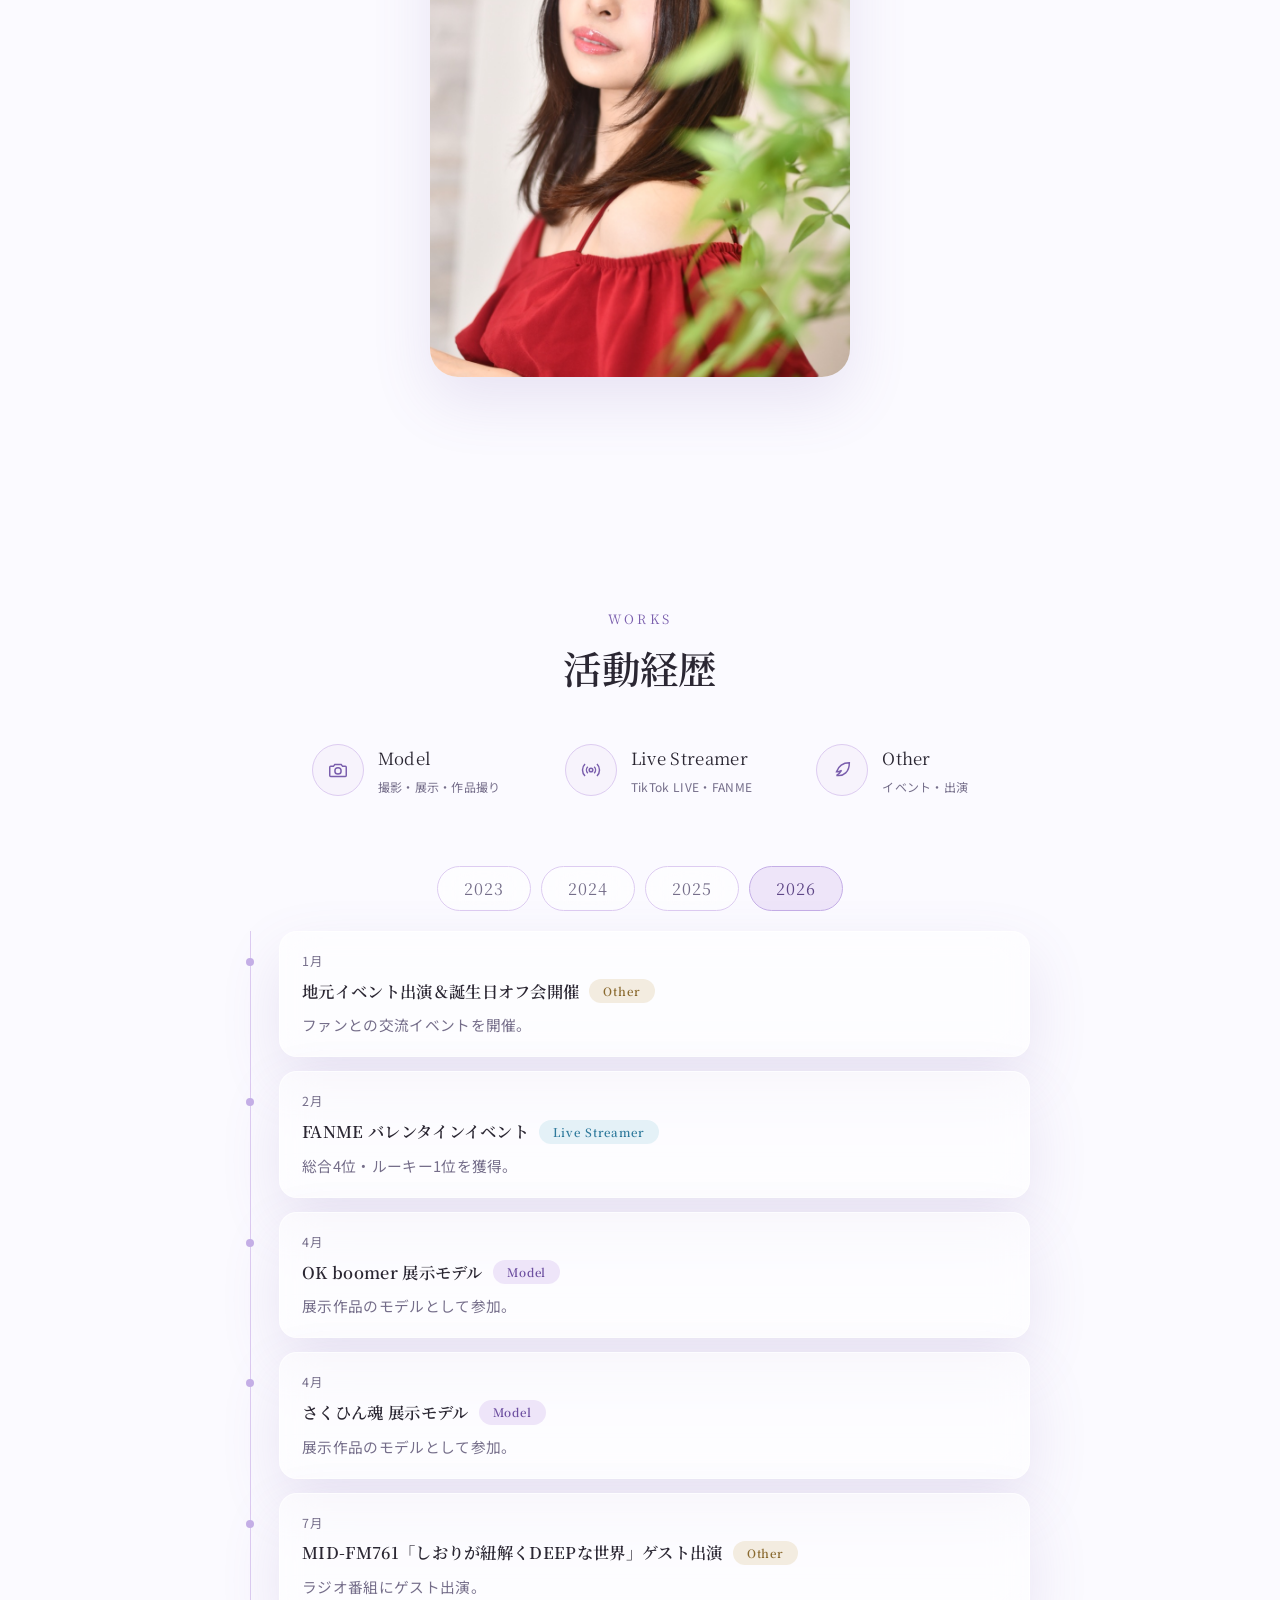
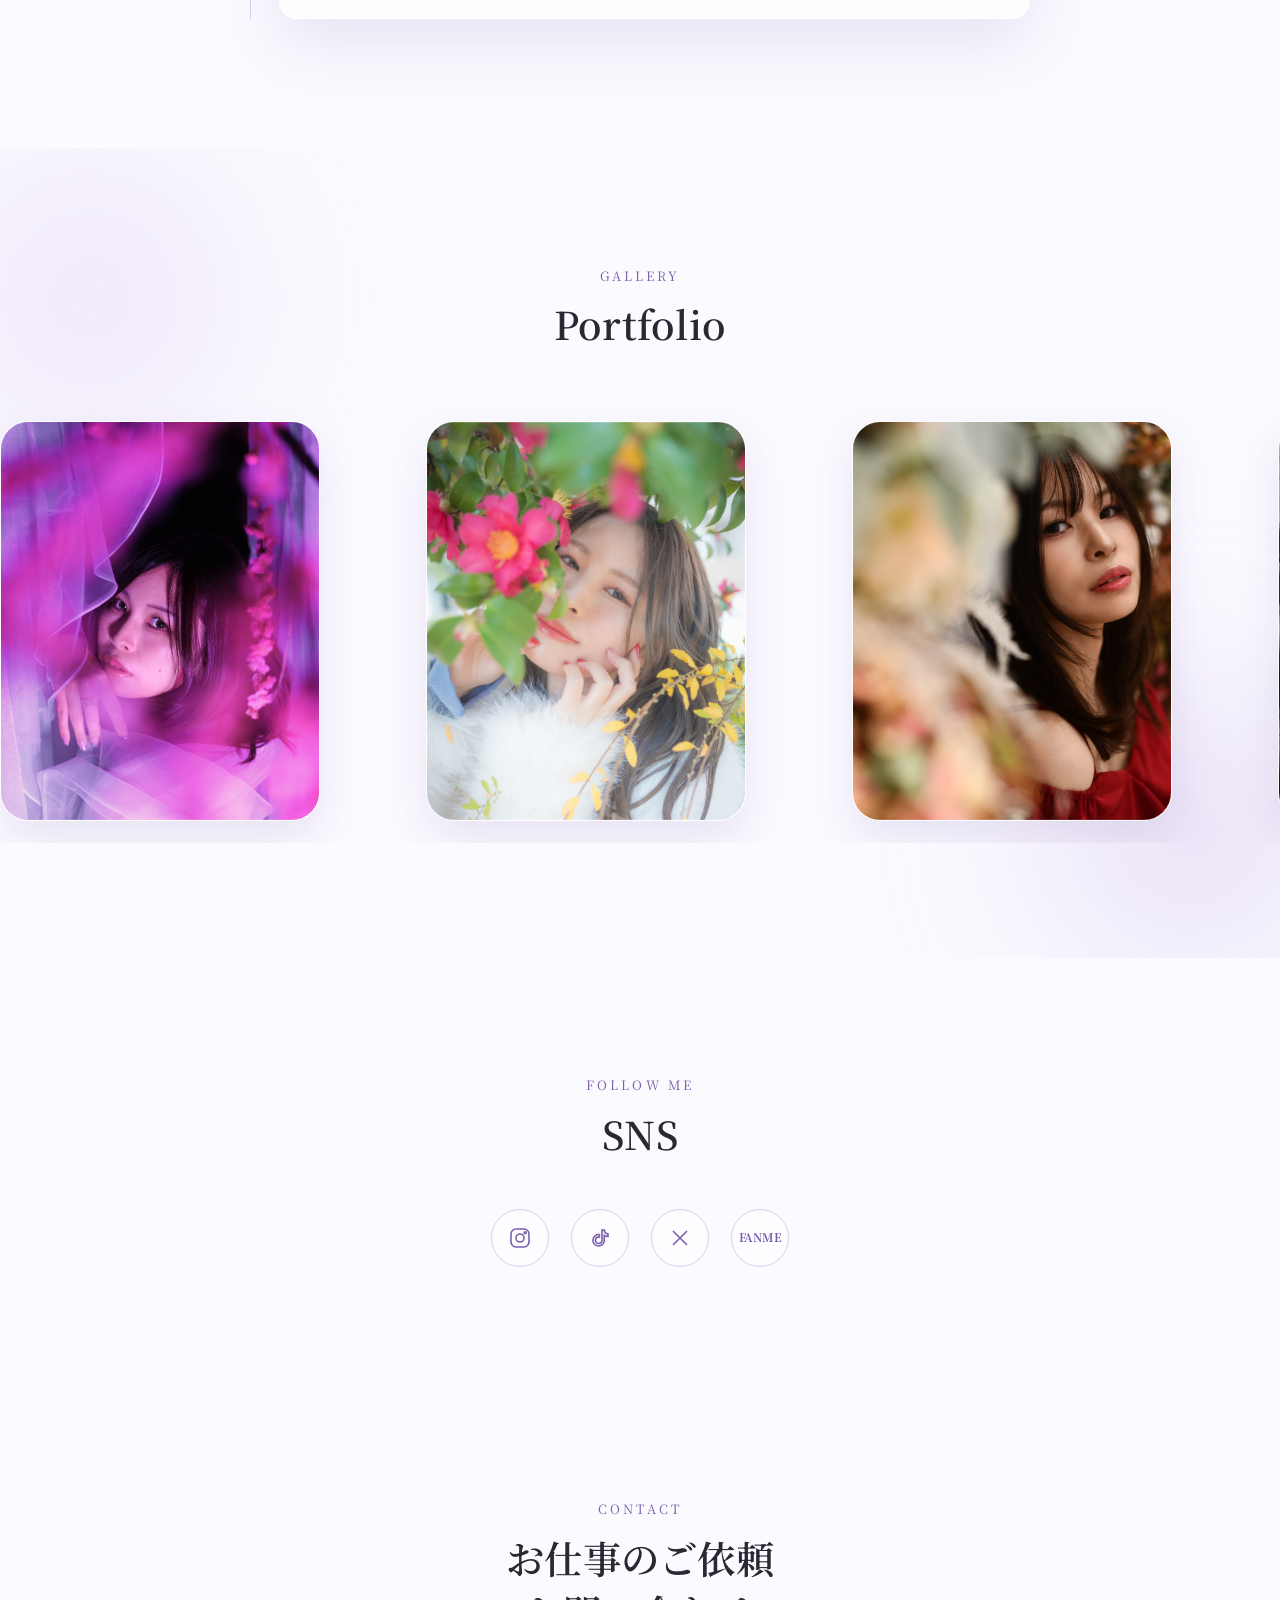
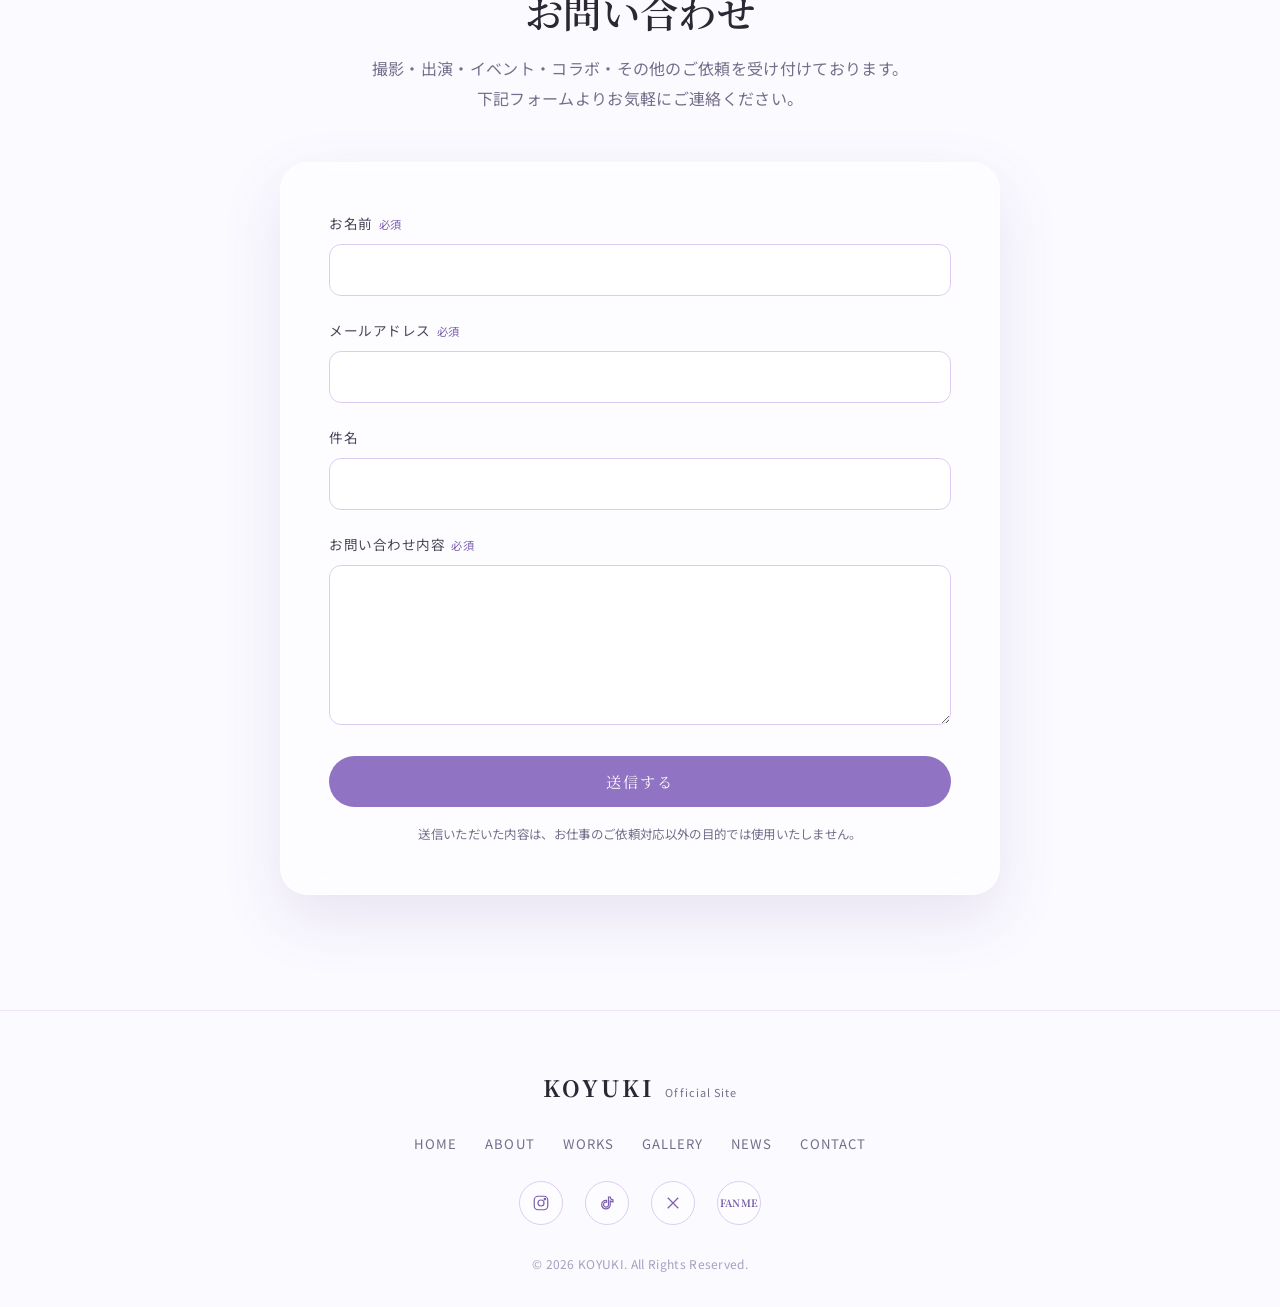
==== commit 6bc6f33d: "About: update activity labels to Japanese-only, revise profile text Co-Authored-By: Claude Sonnet 5 " ====
--- a/index.html
+++ b/index.html
@@ -164,22 +164,22 @@
         <!--
           運用メモ：ここは文章を差し替えやすいよう、pタグ1つ・pre-lineで
           改行をそのまま反映する構造にしています。文章を直接書き換えるだけでOKです。
-          「マルチクリエイター」「Webクリエイター」は、スマホ表示で単語の途中から
-          改行されて読みにくくならないよう <span class="nowrap-ja"> で囲んでいます。
-          （他の語に差し替える場合、囲む必要が無ければ外してOKです）
+          「マルチクリエイター」「デジタルクリエイター」のようなカタカナの複合語は、
+          スマホ表示で単語の途中から改行されて読みにくくならないよう
+          <span class="nowrap-ja"> で囲んでいます（他の語に差し替える場合、
+          囲む必要が無ければ外してOKです）。
         -->
         <p class="lead">愛知県を拠点に活動する<span class="nowrap-ja">マルチクリエイター</span>。
 
-モデル・ライブ配信・<span class="nowrap-ja">Webクリエイター</span>として、
-「伝えること」を大切に、
+ジャンルにとらわれず、
+挑戦を楽しみながら、
 自分らしい表現を発信しています。</p>
 
         <div class="about-meta">
           <div><strong>拠点</strong>愛知県</div>
           <div>
             <strong>活動</strong>
-            モデル・ライブ配信・<span class="nowrap-ja">Webクリエイター</span>
-            <span class="about-meta-en">Model / Live Streamer / Web Creator</span>
+            モデル・ライバー・<span class="nowrap-ja">デジタルクリエイター</span>
           </div>
           <div><strong>活動開始</strong>2023年10月〜</div>
         </div>
--- a/css/style.css
+++ b/css/style.css
@@ -519,15 +519,6 @@
   font-size: 1rem;
   color: var(--ink-900);
   margin-bottom: 4px;
-}
-/* 活動内容は日本語をメインにし、英語表記は補助として小さく下に添える */
-.about-meta-en {
-  display: block;
-  margin-top: 2px;
-  font-family: var(--font-serif);
-  font-size: 0.72rem;
-  letter-spacing: 0.04em;
-  color: var(--ink-300);
 }
 
 /* 7) Works ------------------------------------------------------- */
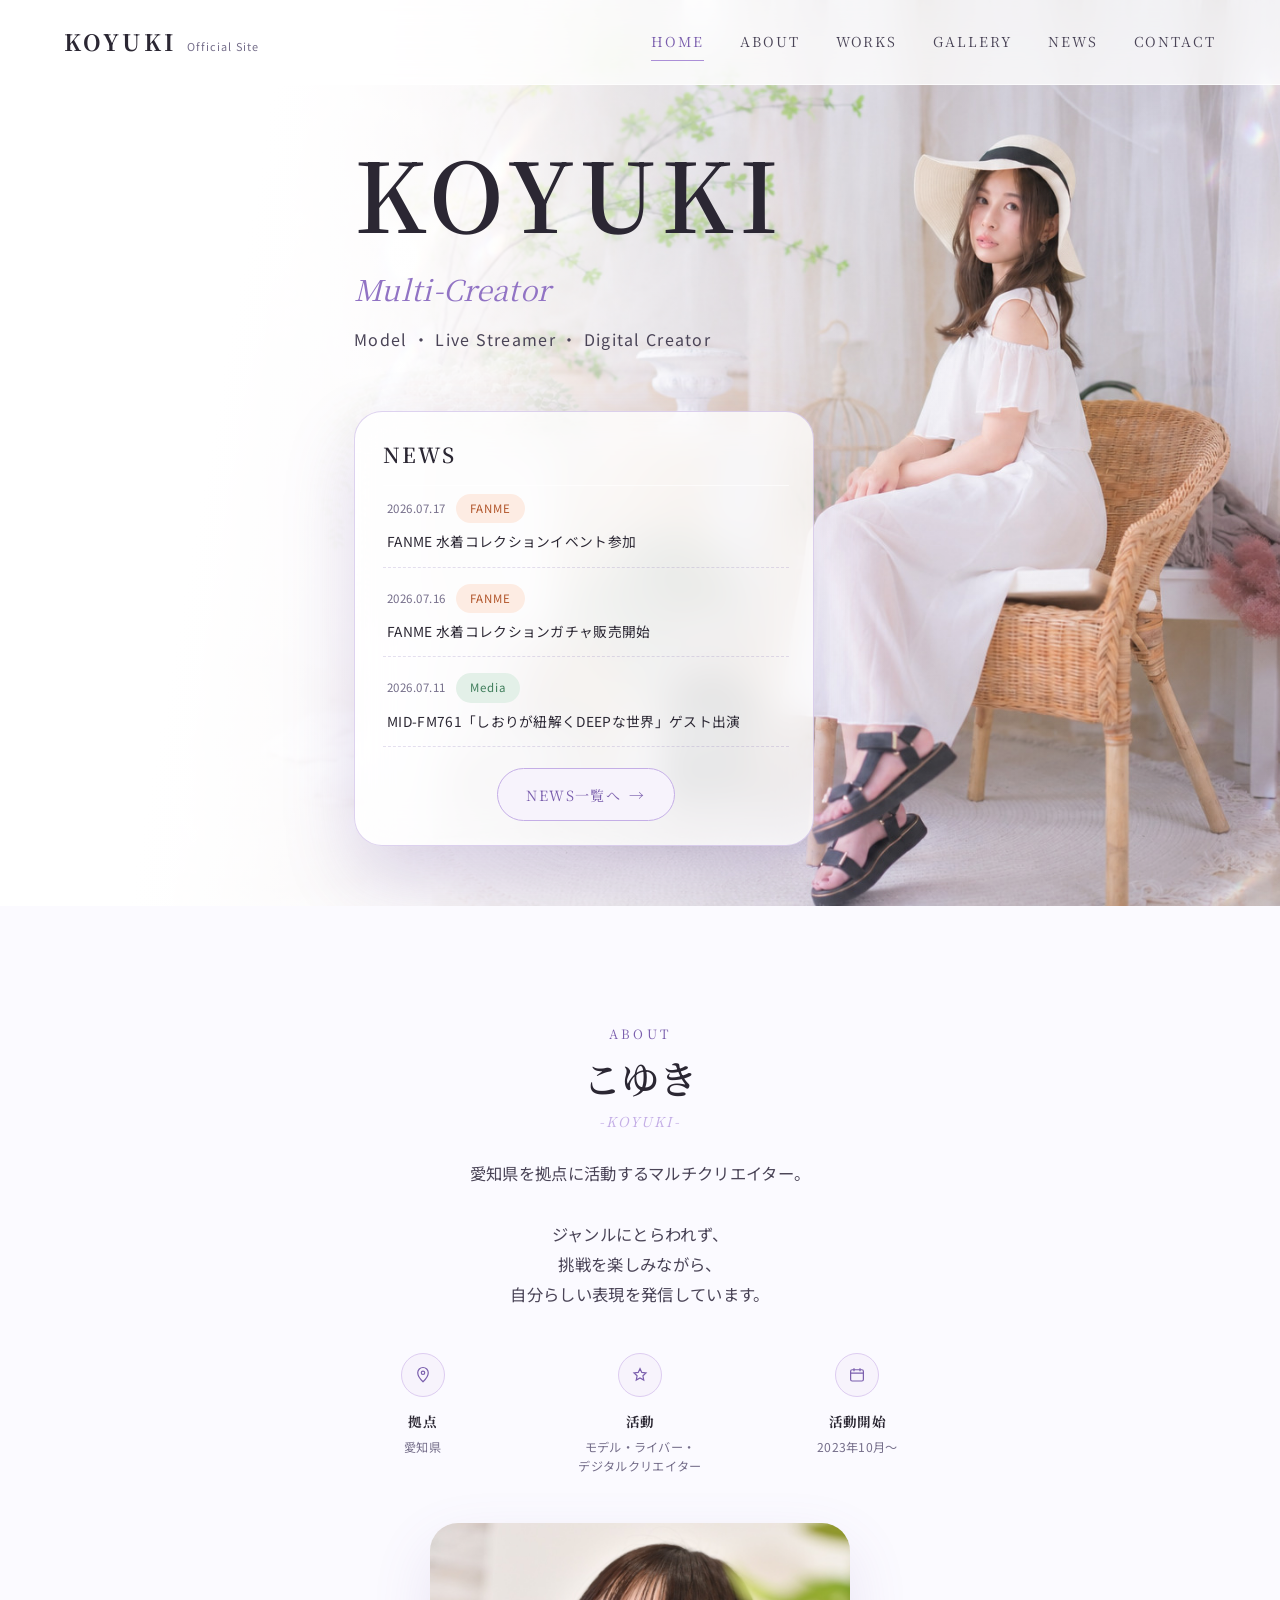
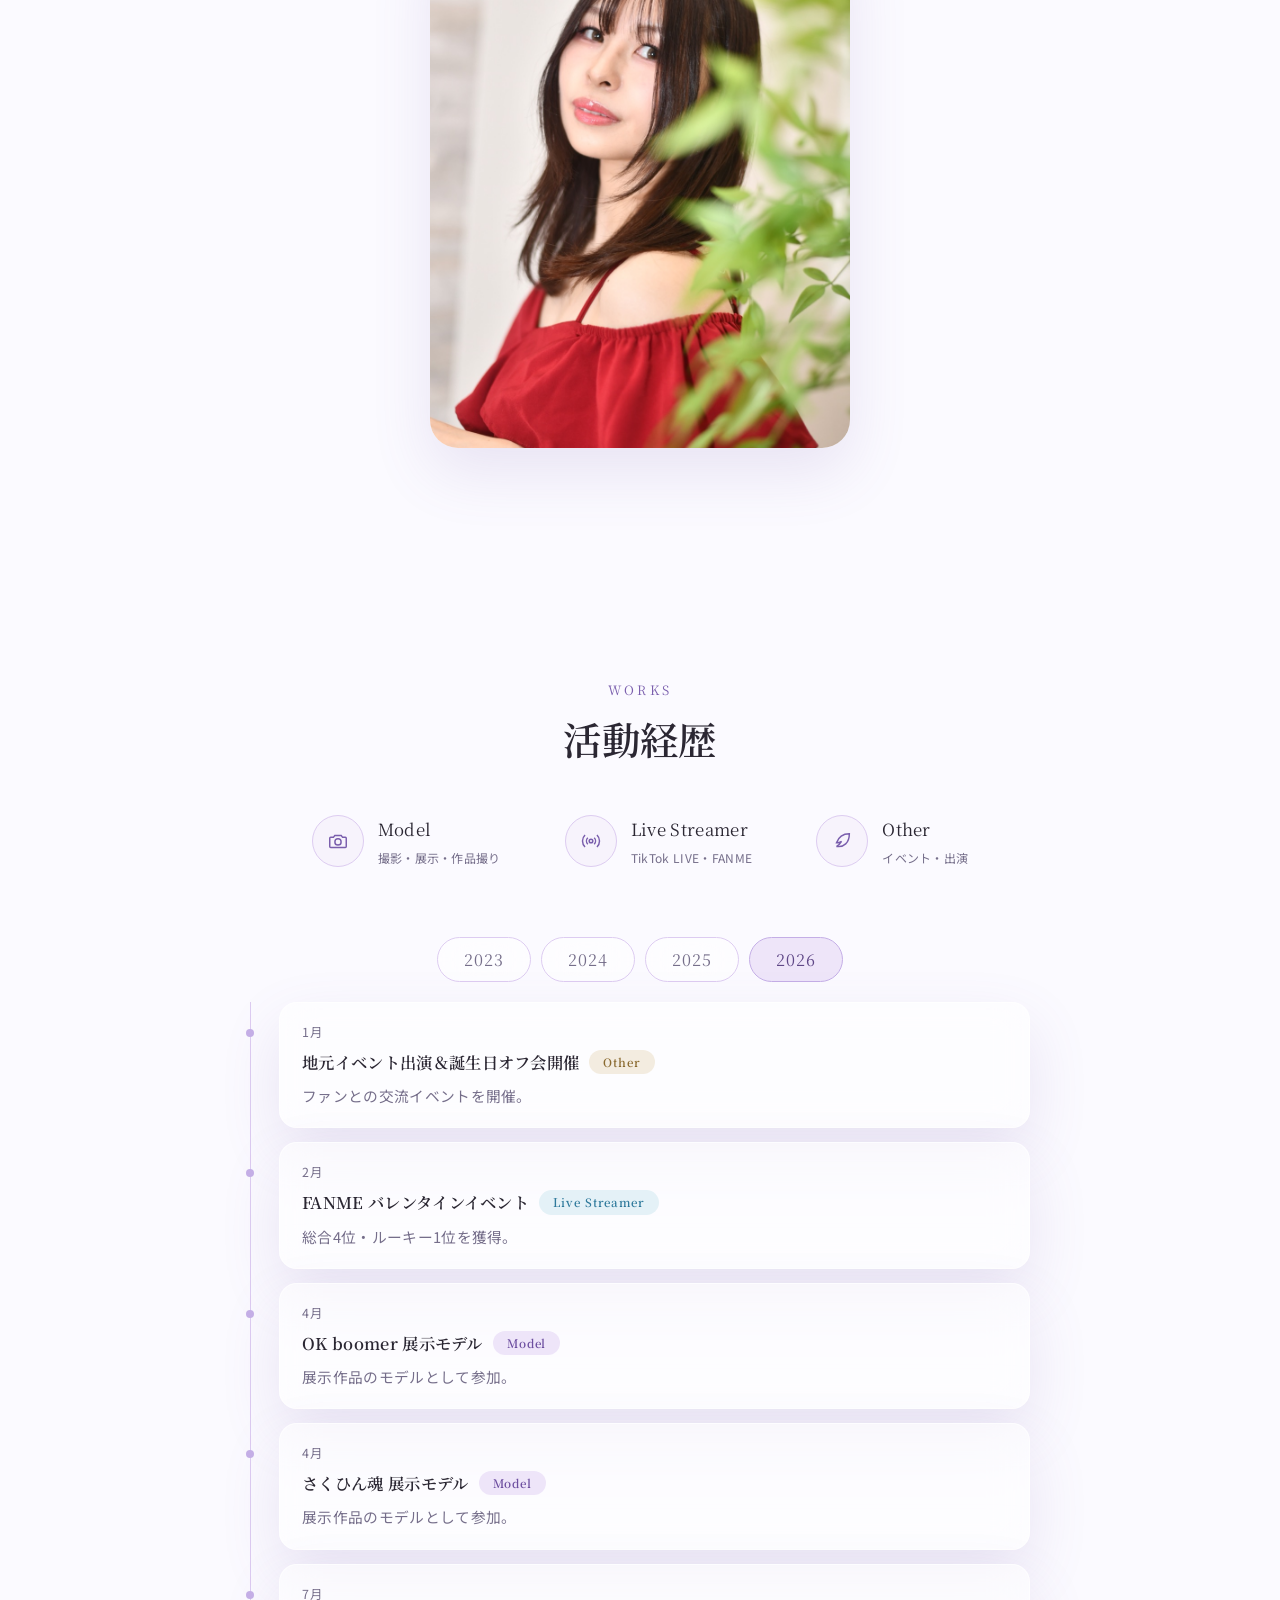
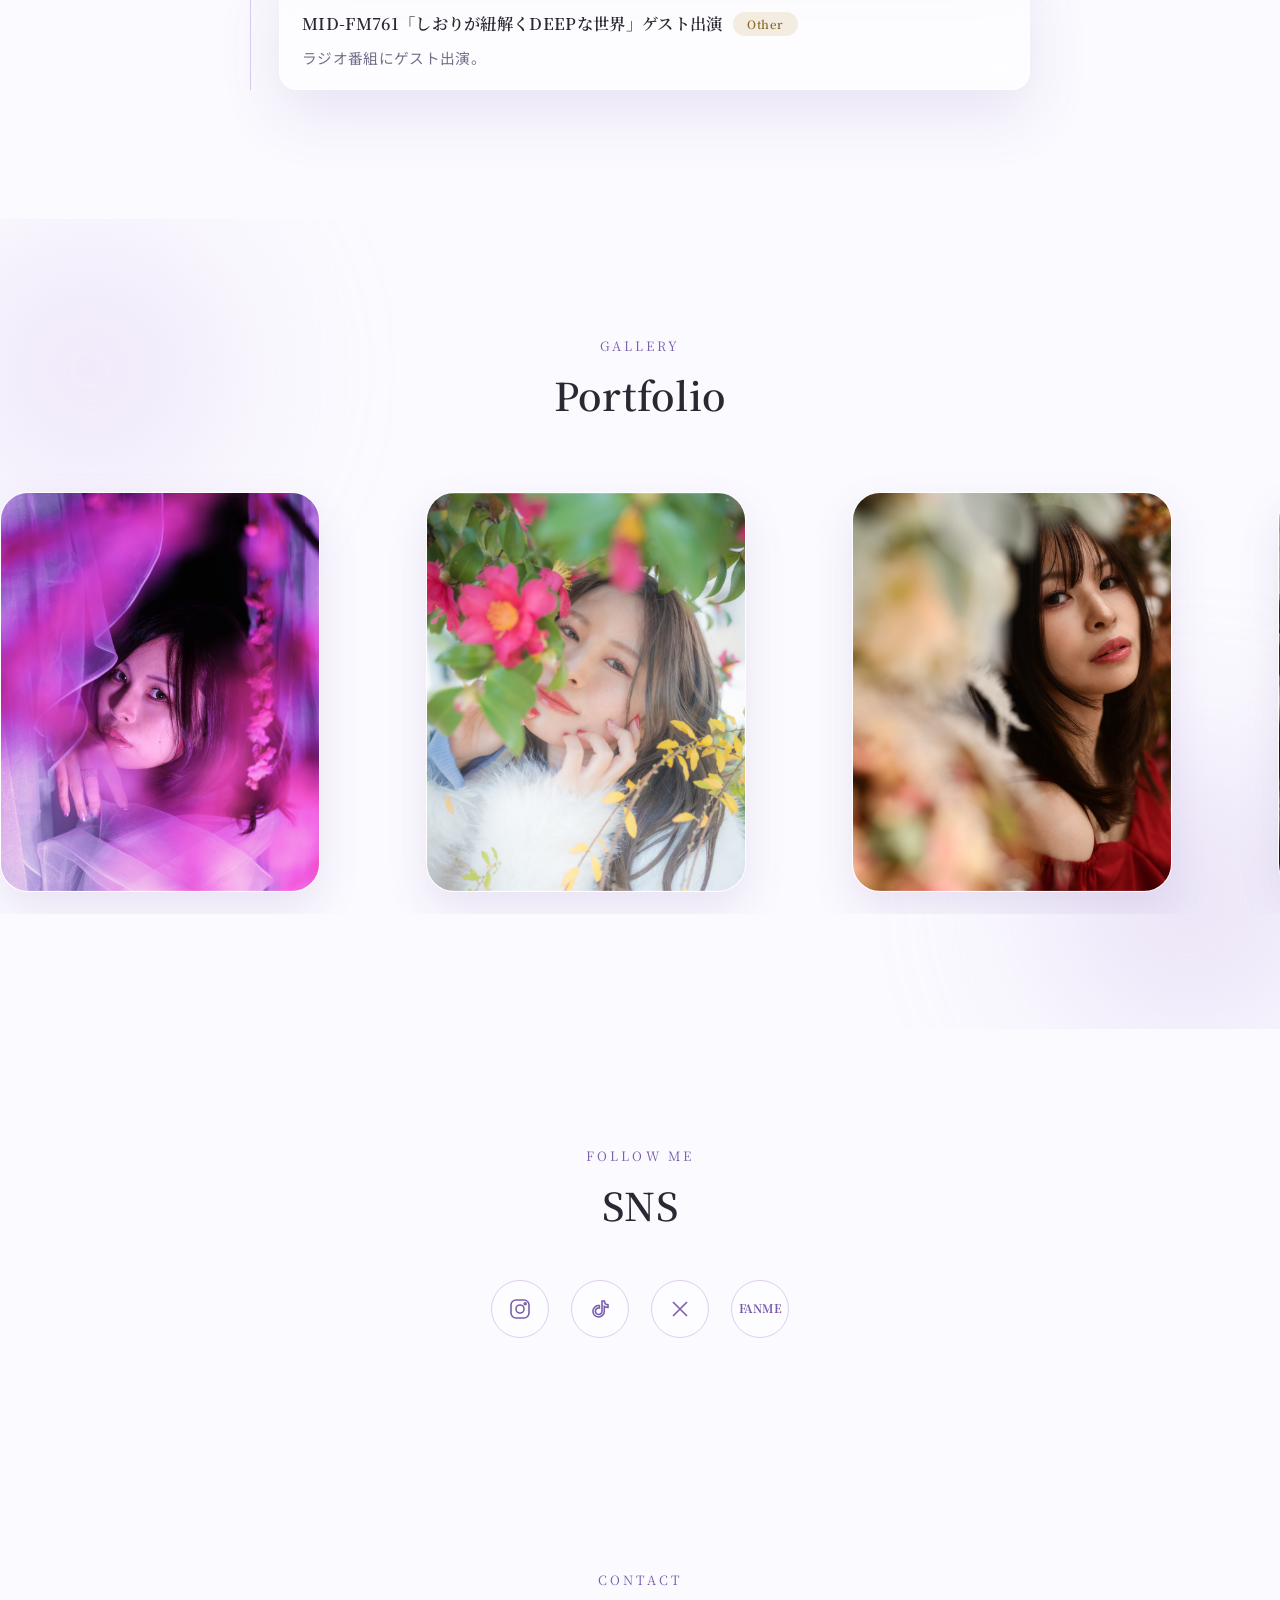
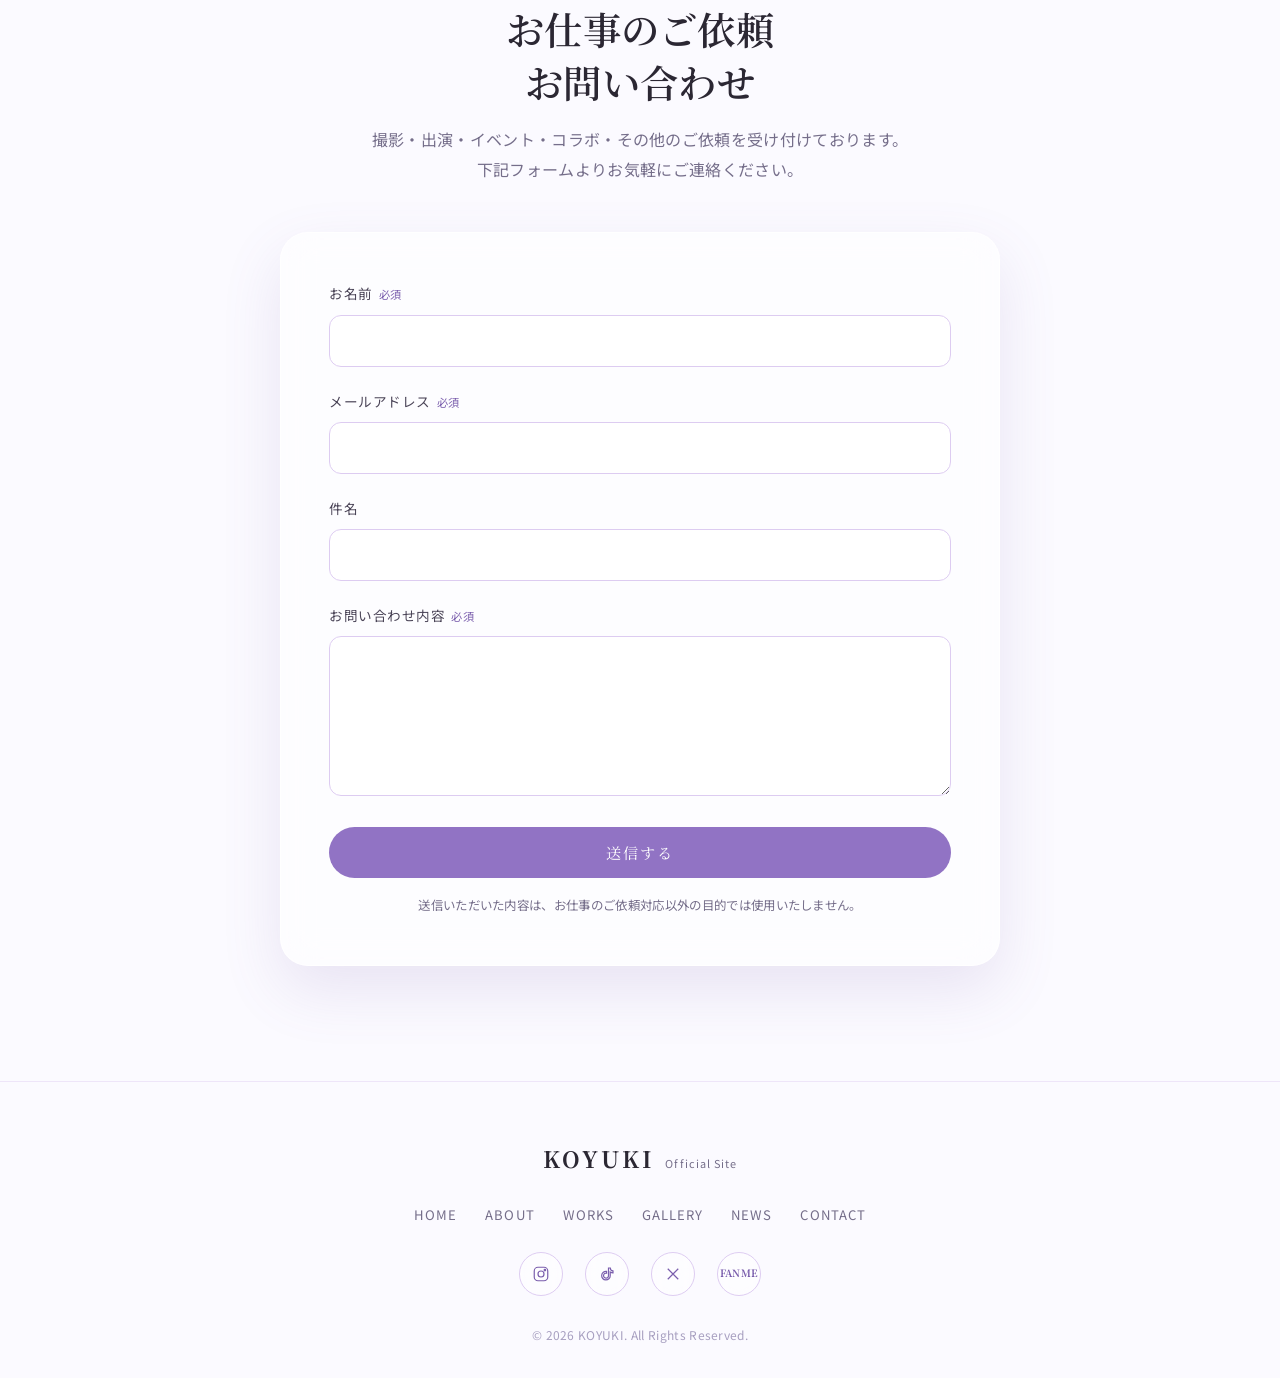
==== commit de6a8688: "About: redesign profile meta as icon cards in a fixed 3-column grid Co-Authored-By: Claude Sonnet 5 " ====
--- a/index.html
+++ b/index.html
@@ -175,13 +175,33 @@
 挑戦を楽しみながら、
 自分らしい表現を発信しています。</p>
 
+        <!--
+          運用メモ：3項目は常に横3列（PC・スマホ問わず）で表示されます。
+          「活動」の文章が長くなって2行になっても、grid側で3項目の高さが
+          自動的に揃うようになっています。
+        -->
         <div class="about-meta">
-          <div><strong>拠点</strong>愛知県</div>
-          <div>
+          <div class="about-meta-item">
+            <span class="about-meta-icon" aria-hidden="true">
+              <svg viewBox="0 0 24 24" fill="none" stroke="currentColor" stroke-width="1.6"><path d="M12 21s7-6.5 7-12a7 7 0 1 0-14 0c0 5.5 7 12 7 12Z"/><circle cx="12" cy="9" r="2.3"/></svg>
+            </span>
+            <strong>拠点</strong>
+            <p>愛知県</p>
+          </div>
+          <div class="about-meta-item">
+            <span class="about-meta-icon" aria-hidden="true">
+              <svg viewBox="0 0 24 24" fill="none" stroke="currentColor" stroke-width="1.6"><path d="M12 3.5l2.4 5.1 5.6.6-4.1 3.9 1.1 5.6L12 15.9l-5 2.8 1.1-5.6-4.1-3.9 5.6-.6L12 3.5Z"/></svg>
+            </span>
             <strong>活動</strong>
-            モデル・ライバー・<span class="nowrap-ja">デジタルクリエイター</span>
+            <p>モデル・ライバー・<span class="nowrap-ja">デジタルクリエイター</span></p>
           </div>
-          <div><strong>活動開始</strong>2023年10月〜</div>
+          <div class="about-meta-item">
+            <span class="about-meta-icon" aria-hidden="true">
+              <svg viewBox="0 0 24 24" fill="none" stroke="currentColor" stroke-width="1.6"><rect x="3.5" y="5" width="17" height="15" rx="2"/><path d="M3.5 9.5h17M8 3v4M16 3v4"/></svg>
+            </span>
+            <strong>活動開始</strong>
+            <p>2023年10月〜</p>
+          </div>
         </div>
       </div>
       <div class="about-photo">
--- a/css/style.css
+++ b/css/style.css
@@ -504,21 +504,47 @@
   white-space: pre-line;
 }
 
+/* 拠点・活動・活動開始は常に横3列（PC・スマホ問わず）。
+   grid-template-columnsで固定しているため、「活動」が2行になっても
+   1項目だけ次の段に落ちて孤立することがなく、3項目とも高さが揃う。 */
 .about-meta {
-  display: flex;
-  justify-content: center;
-  gap: 40px;
-  margin-top: 36px;
-  flex-wrap: wrap;
-  text-align: left;
-}
-.about-meta div { font-size: 0.85rem; color: var(--ink-500); }
-.about-meta strong {
+  display: grid;
+  grid-template-columns: repeat(3, 1fr);
+  gap: 12px;
+  margin-top: 40px;
+  text-align: center;
+}
+.about-meta-item {
+  display: flex;
+  flex-direction: column;
+  align-items: center;
+  padding: 4px 4px 0;
+}
+.about-meta-icon {
+  display: flex;
+  align-items: center;
+  justify-content: center;
+  width: 44px;
+  height: 44px;
+  margin-bottom: 12px;
+  border-radius: 50%;
+  border: 1px solid var(--lavender-200);
+  background: var(--lavender-50);
+  color: var(--lavender-600);
+}
+.about-meta-icon svg { width: 18px; height: 18px; }
+.about-meta-item strong {
   display: block;
   font-family: var(--font-serif);
-  font-size: 1rem;
+  font-size: 0.85rem;
   color: var(--ink-900);
   margin-bottom: 4px;
+}
+.about-meta-item p {
+  margin: 0;
+  font-size: 0.76rem;
+  line-height: 1.5;
+  color: var(--ink-500);
 }
 
 /* 7) Works ------------------------------------------------------- */
@@ -1135,7 +1161,12 @@
      余白は変更せず、NEWSカード内の縦スクロール領域だけを少し詰めています） */
   .hero { min-height: 88svh; }
   .hero-news-list { max-height: 190px; }
-  .about-meta { gap: 24px; }
+  /* 3列gridのまま、スマホ幅では余白とアイコンを少し詰めてコンパクトにする */
+  .about-meta { gap: 6px; }
+  .about-meta-icon { width: 38px; height: 38px; margin-bottom: 8px; }
+  .about-meta-icon svg { width: 16px; height: 16px; }
+  .about-meta-item strong { font-size: 0.78rem; }
+  .about-meta-item p { font-size: 0.7rem; }
   #gallery { --gallery-card-h: 250px; --gallery-gap: 12px; }
   .gallery-viewport { padding-left: 18px; padding-right: 18px; }
   .gallery-item { border-radius: var(--radius-md); }
